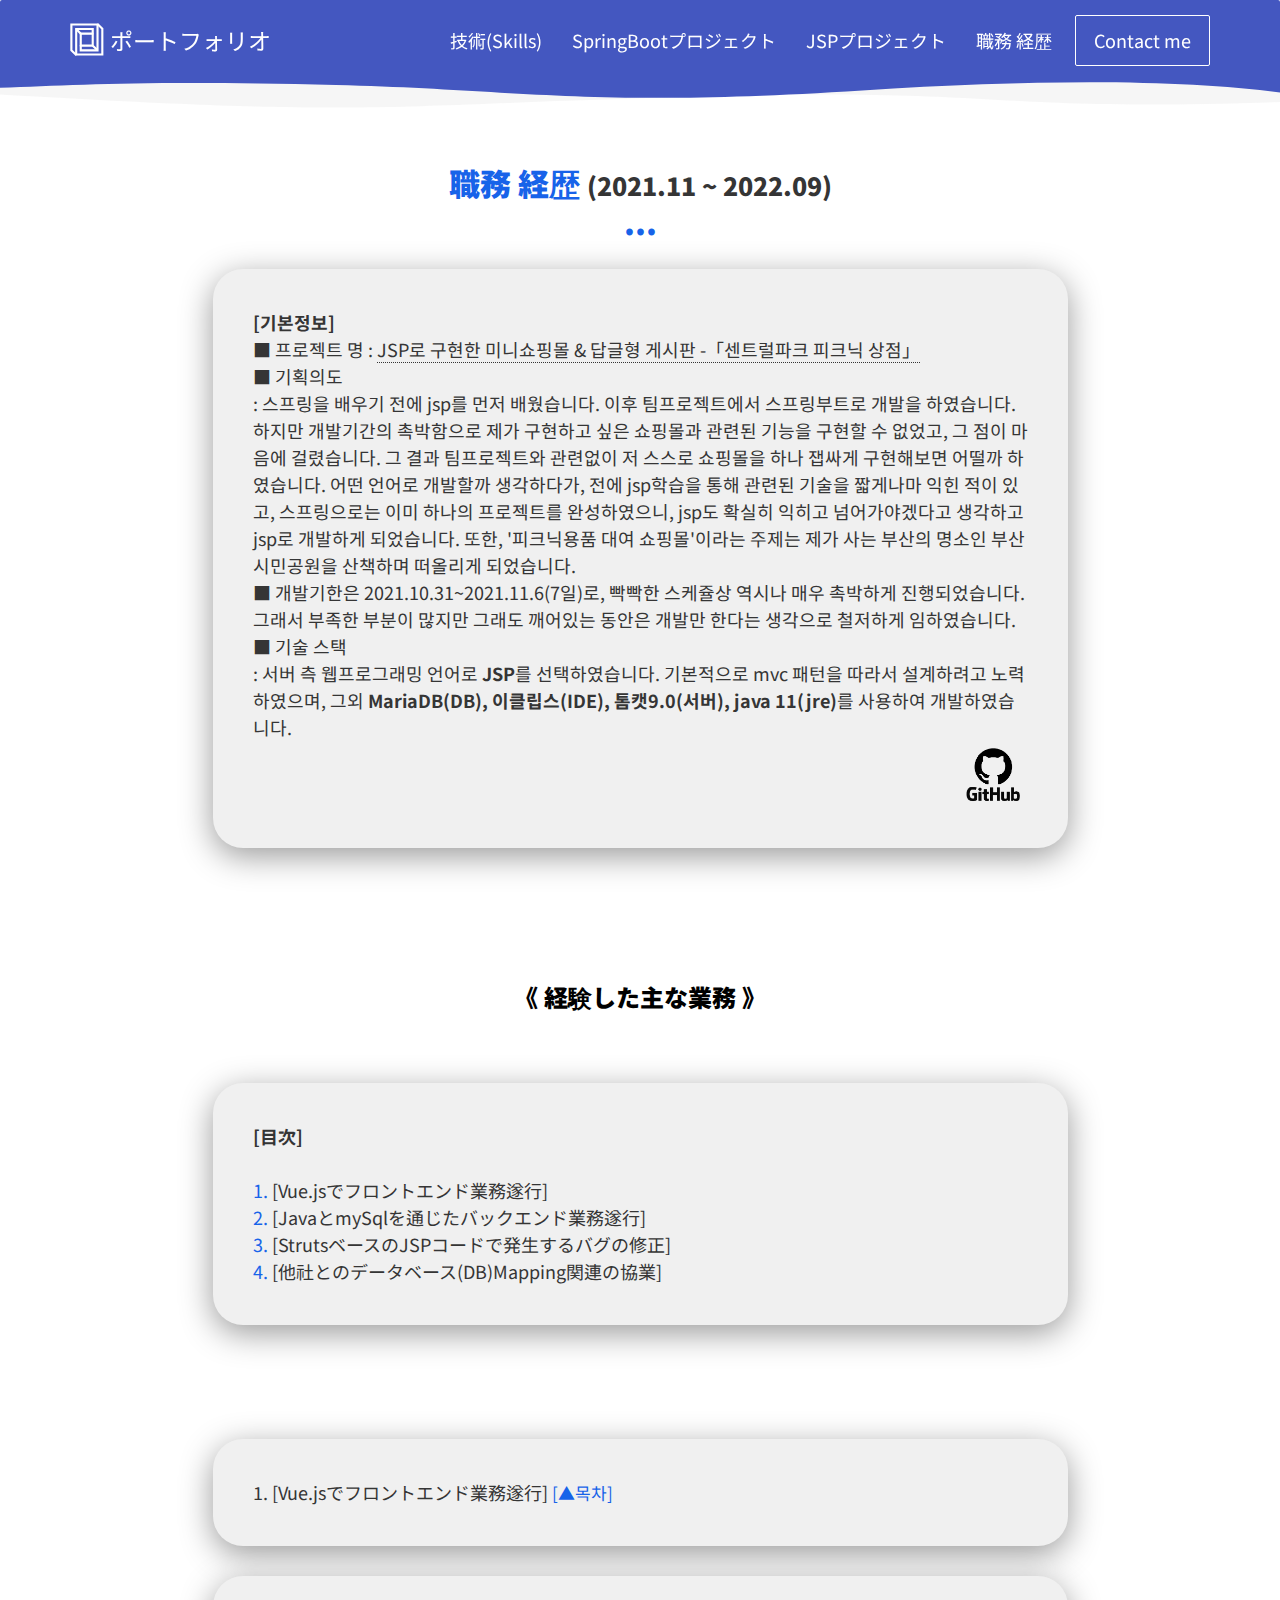
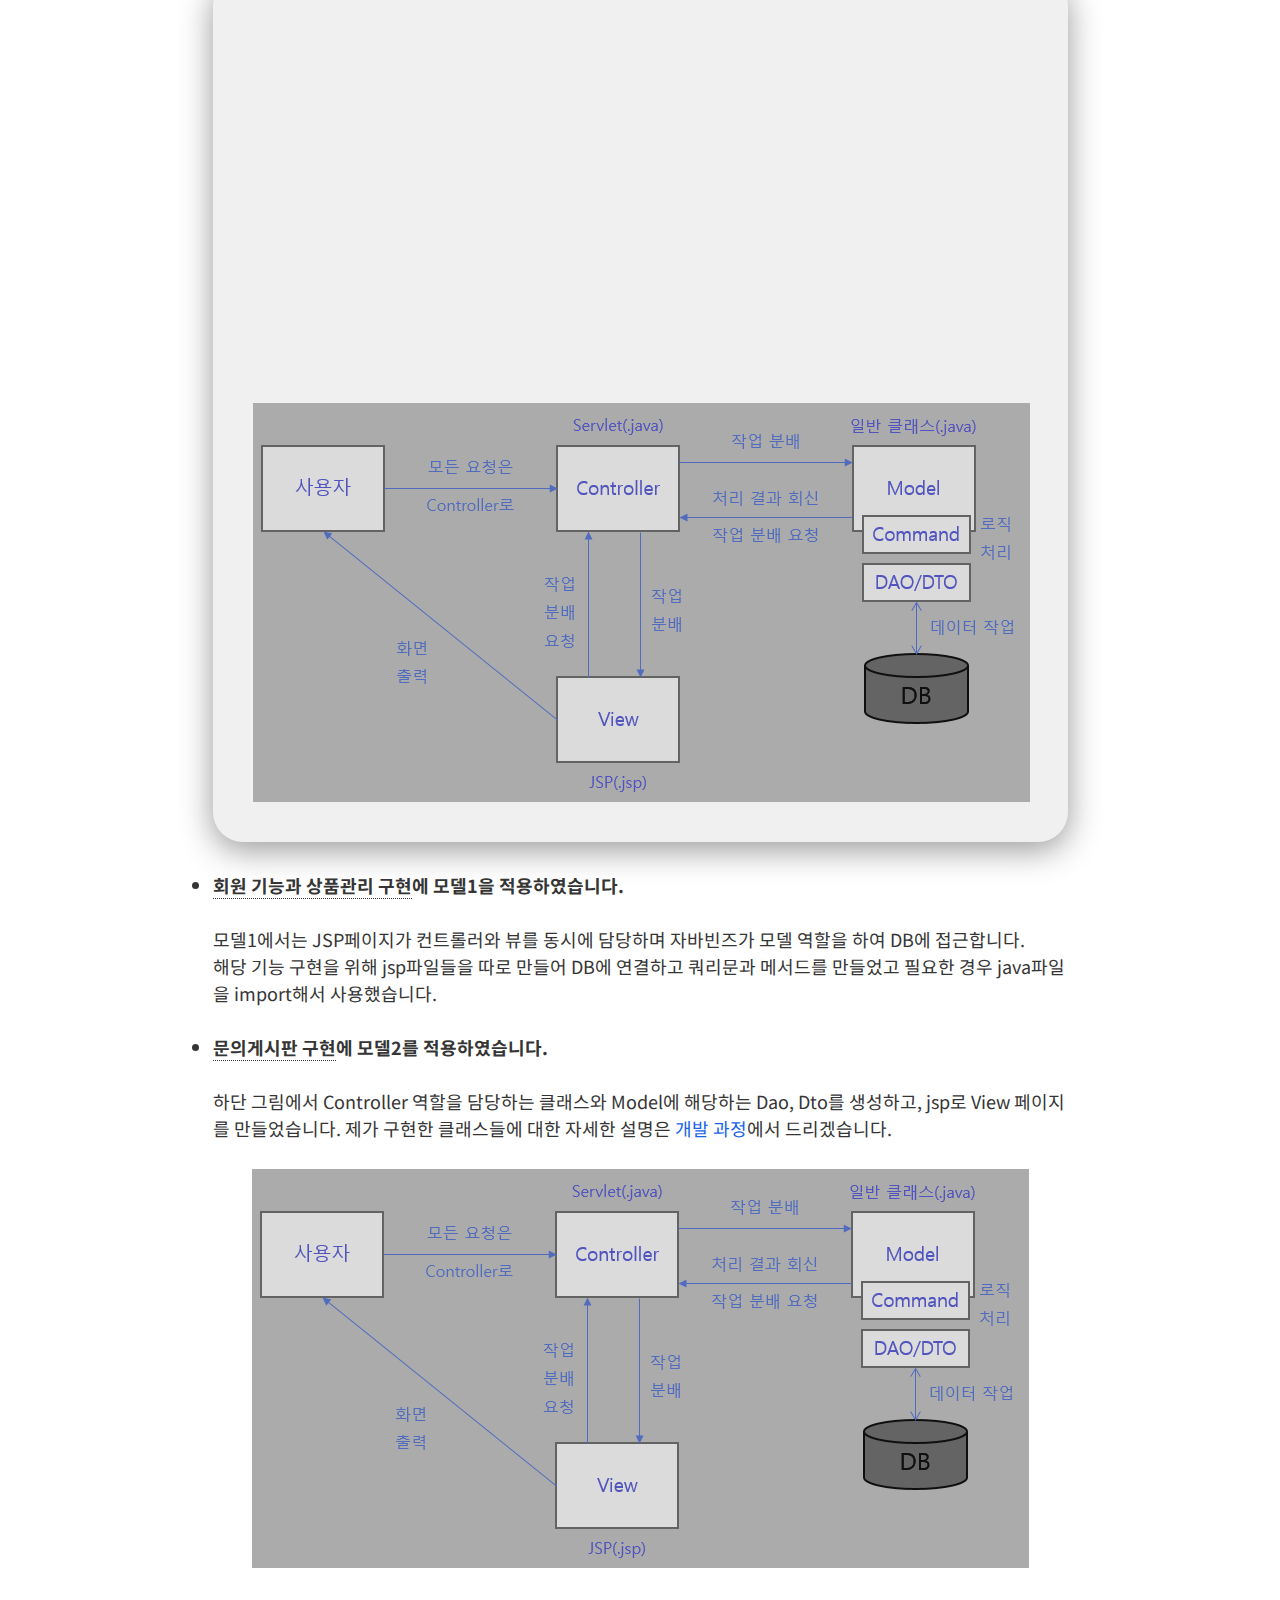
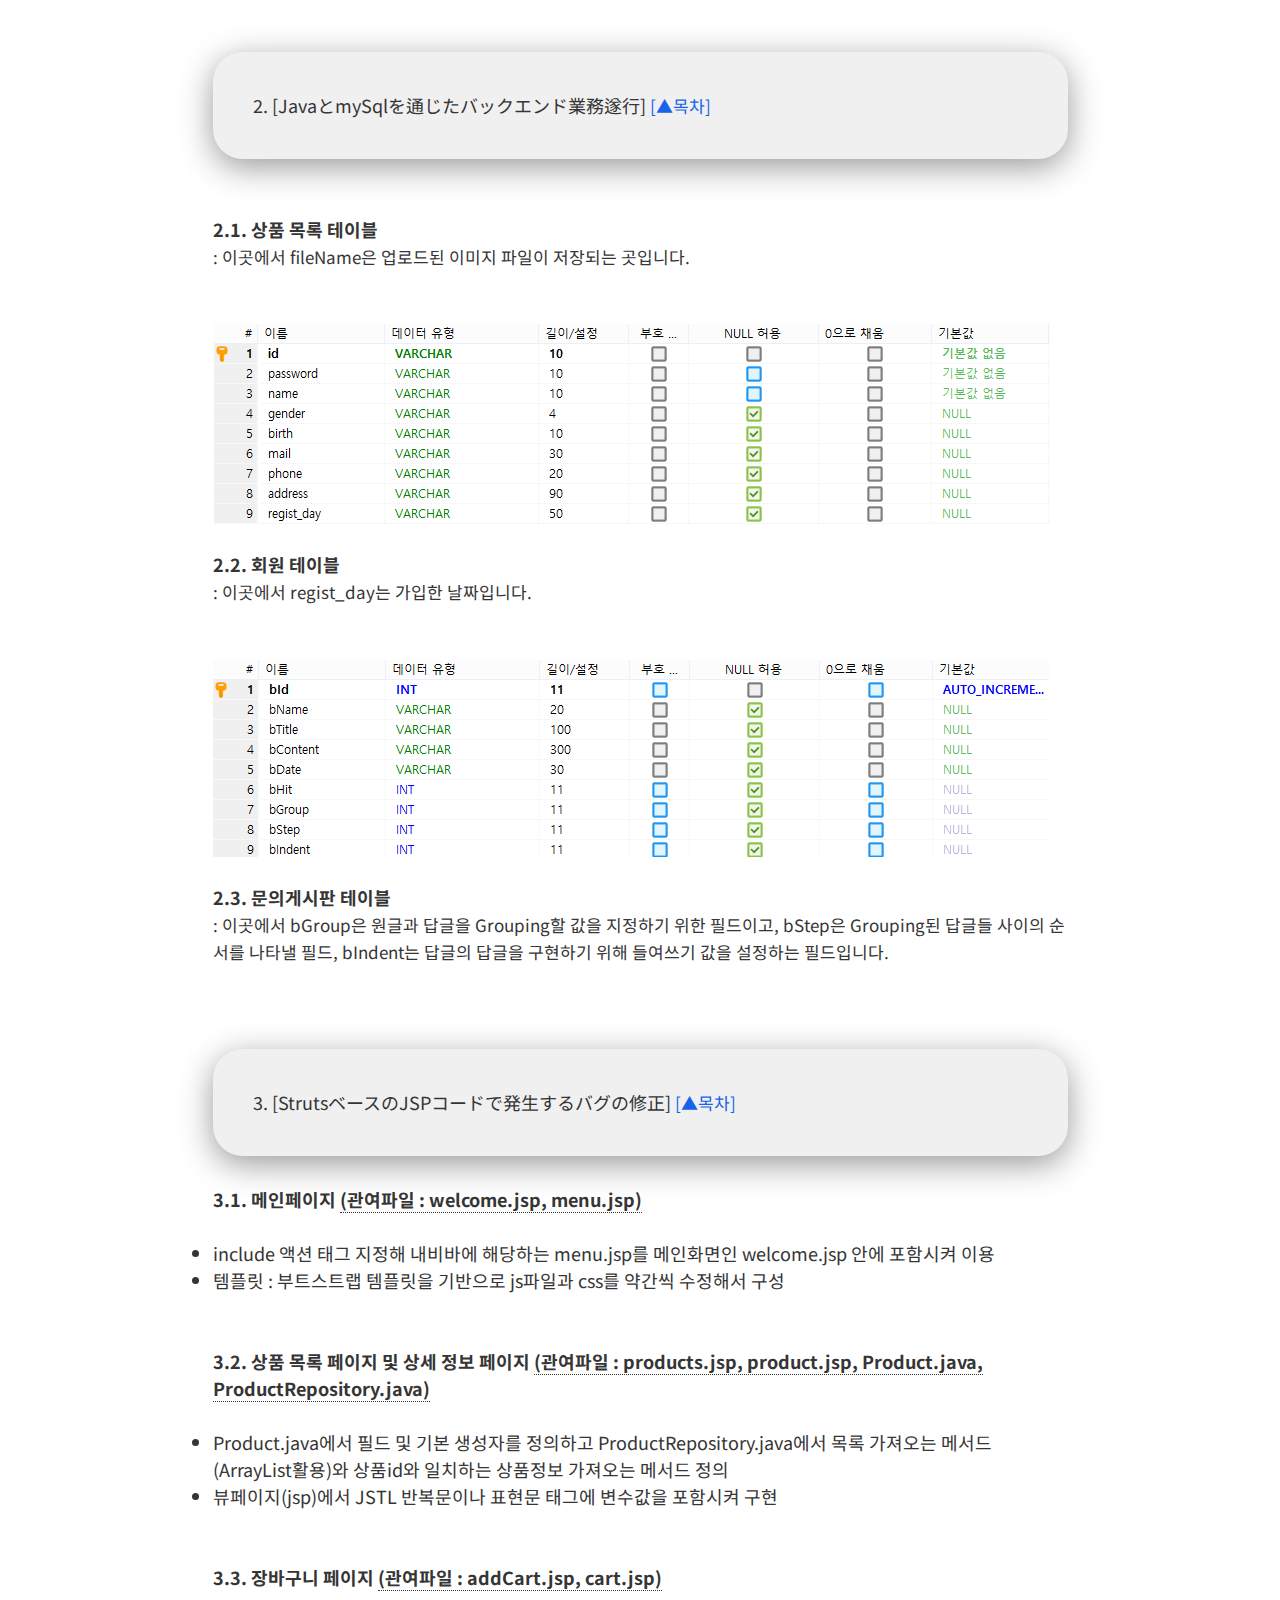
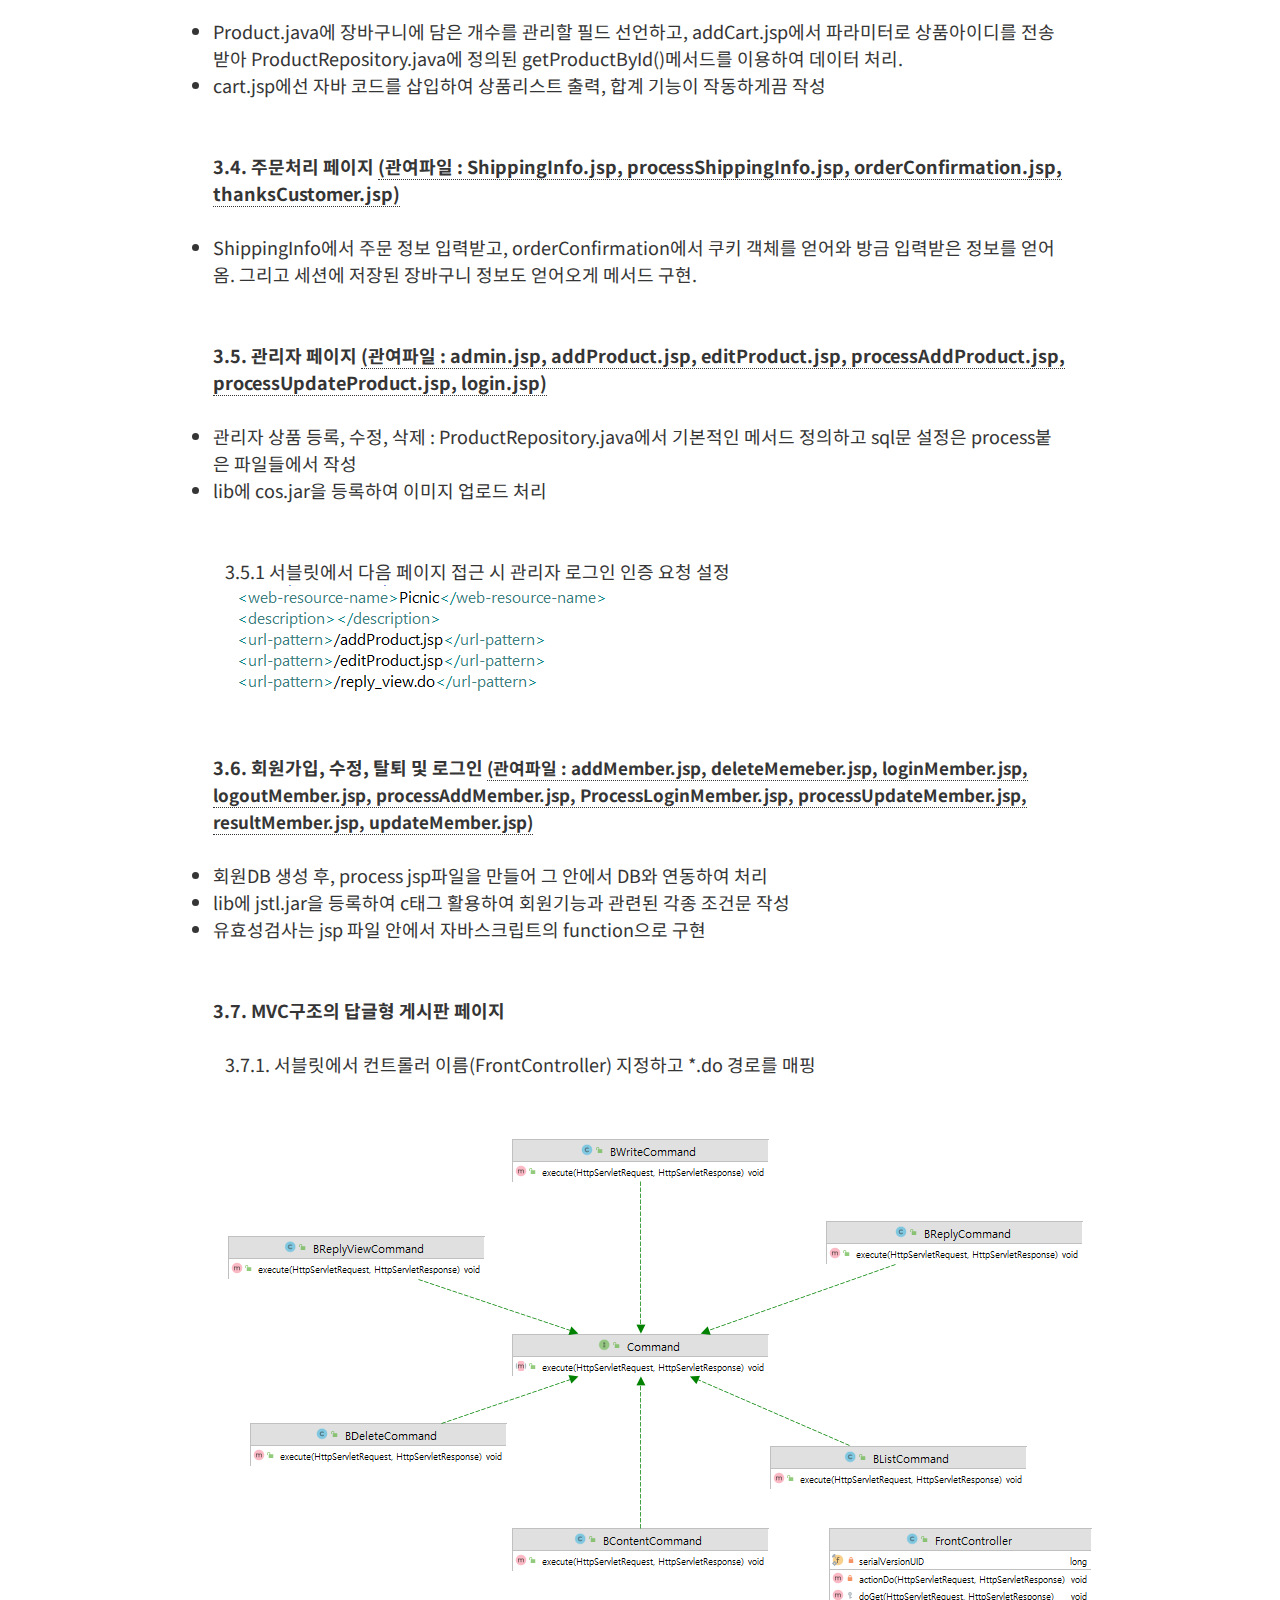
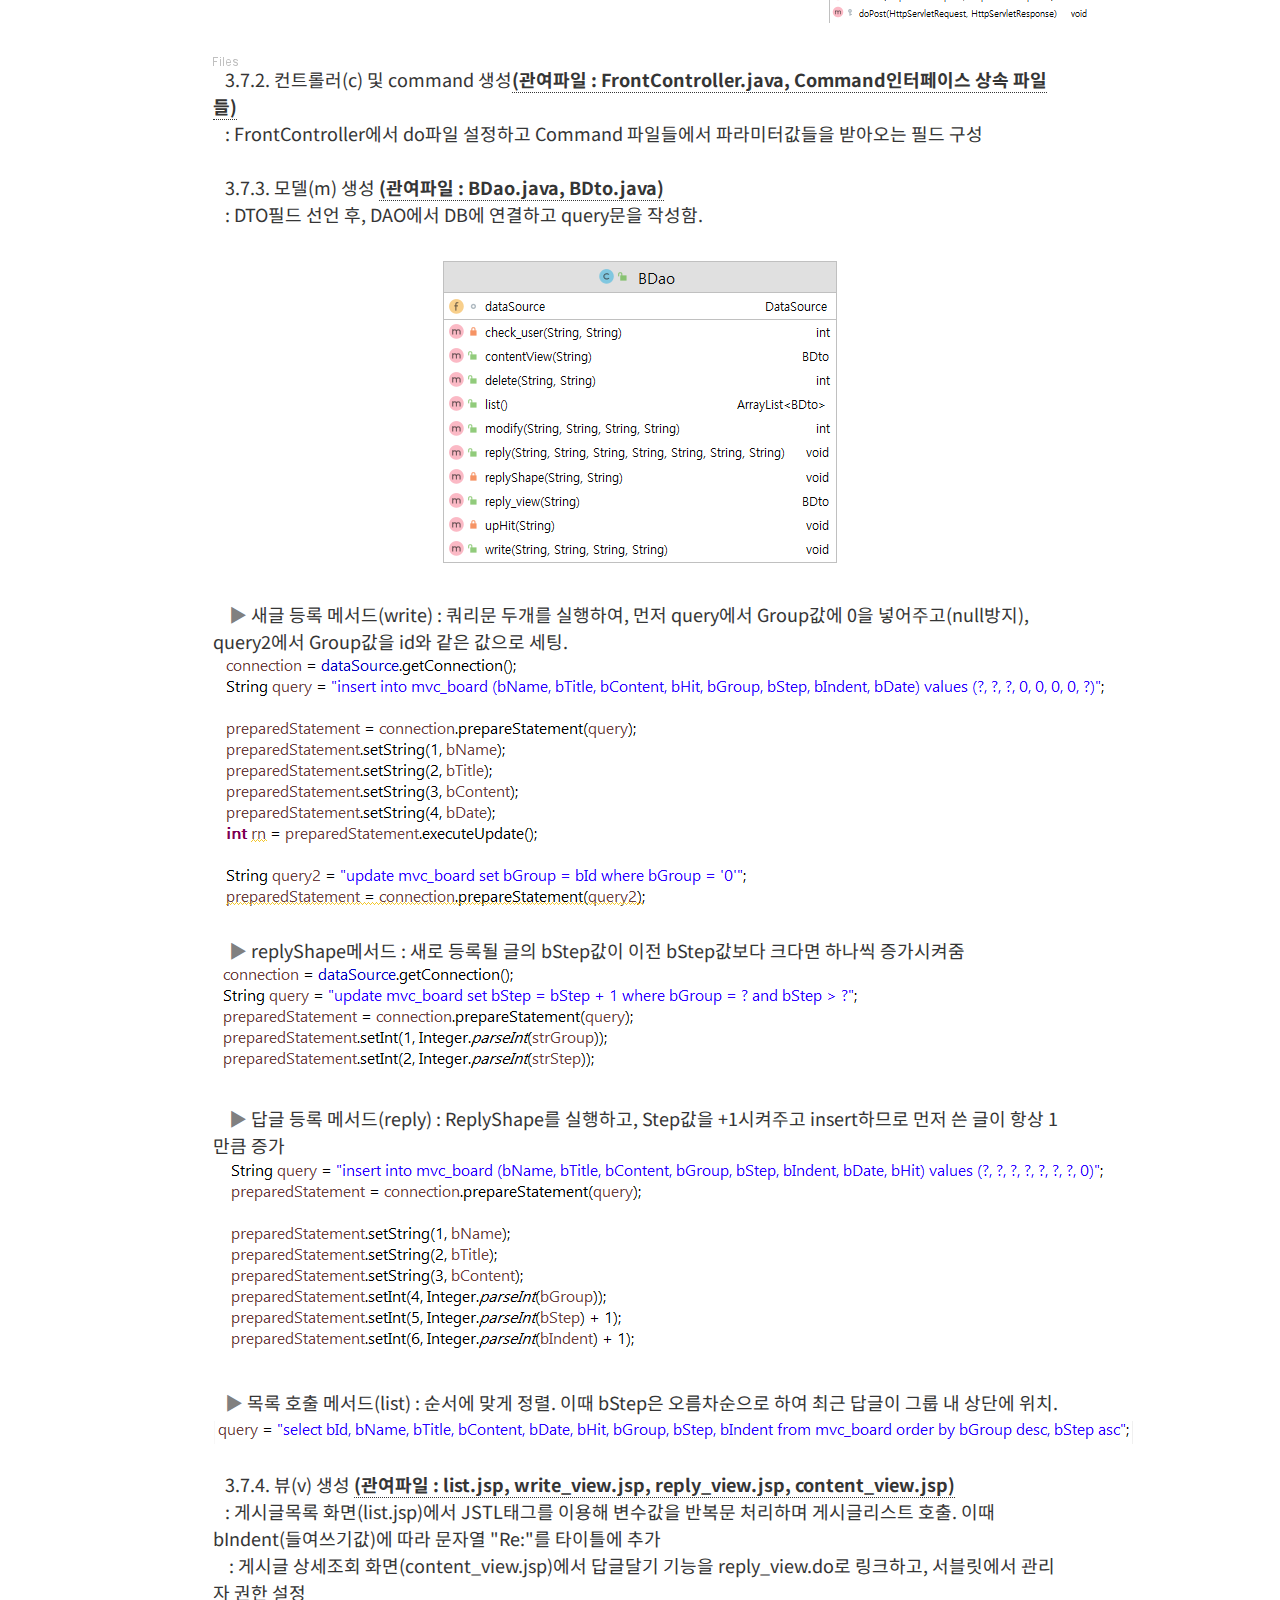
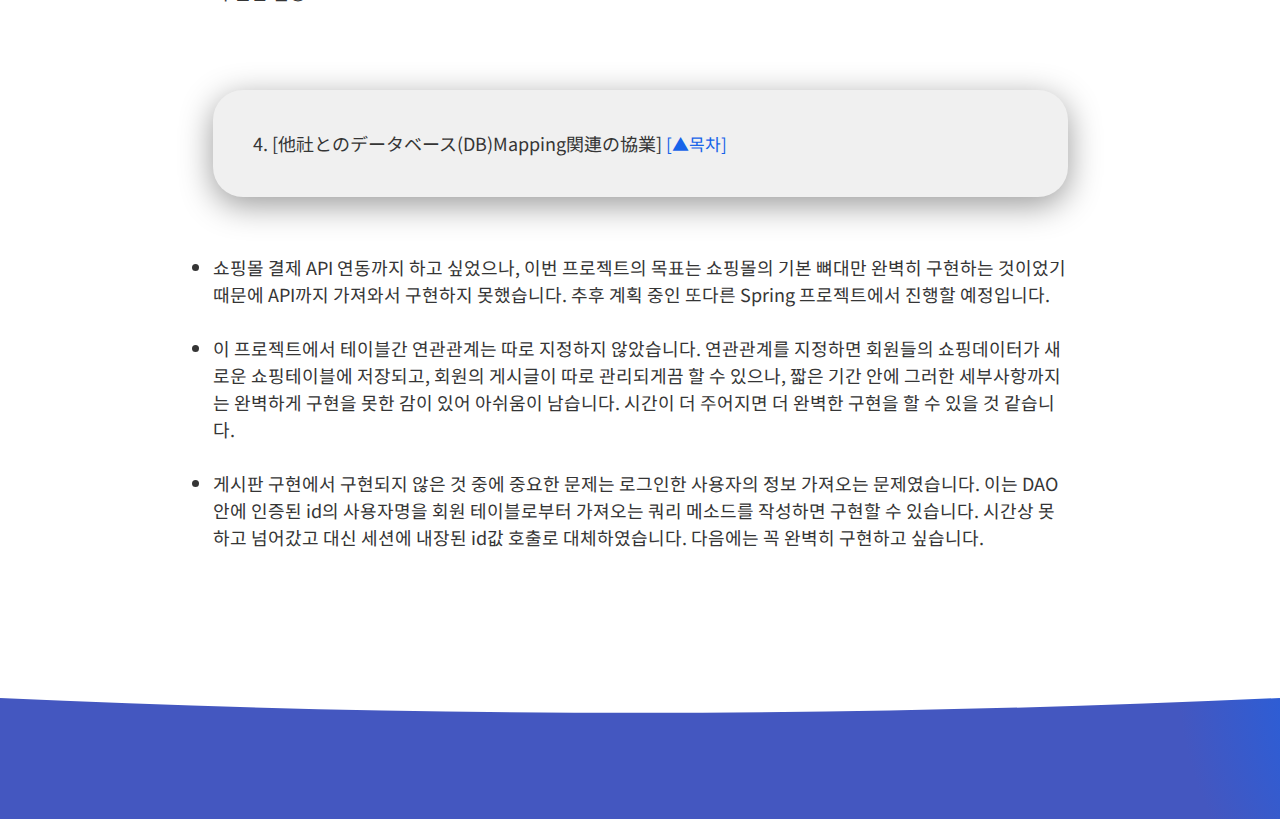
==== career.html @ 06908268 "Update career.html" ====
<!DOCTYPE html>
<html lang="en">

<head>
  <meta charset="UTF-8">
  <meta content="IE=edge" http-equiv="X-UA-Compatible">
  <meta content="width=device-width,initial-scale=1" name="viewport">
  <meta content="description" name="description">
  <meta name="google" content="notranslate" />
  <meta content="Mashup templates have been developped by Orson.io team" name="author">

  <!-- Disable tap highlight on IE -->
  <meta name="msapplication-tap-highlight" content="no">
  
  
  <link rel="apple-touch-icon" sizes="180x180" href="./assets/apple-icon-180x180.png">
  <link href="./assets/favicon.ico" rel="icon">

  <link href="" rel="stylesheet">
  <link rel="preconnect" href="https://fonts.googleapis.com">
  <link rel="preconnect" href="https://fonts.gstatic.com" crossorigin>
  <link href="https://fonts.googleapis.com/css2?family=Noto+Sans+KR&display=swap" rel="stylesheet">

  <title>ポートフォリオ</title>

  <link href="./main.550dcf66.css" rel="stylesheet"></head><style>*{
    font-family: 'Noto Sans KR', sans-serif;
    color:#353535;
    
  line-height: 150%;
  } 
   
  
  .video {
    width: 100%;
    max-width: 900px;
    margin: 30px auto;
    border-radius: 30px;
    background-color: #f0f0f0;
    padding: 40px;
    box-sizing: border-box;
    box-shadow: 0px 8px 33px #999;
  }
  
  .video-container {
    position: relative;
    width: 100%;
    height: auto;
    padding-top: 50%;
  }
  
  iframe {
    z-index: 1;
    top: 0;
    left: 0;
    position: absolute;
    width: 100%;
    height: 100%;
  }
  
  .ddd{
     width: 70%; /* 정렬하려는 요소의 넓이를 반드시 지정 */ margin: 0 auto; 
     text-align: left; 
  
  }
  
  
  .ddd1{
     width: 75%; /* 정렬하려는 요소의 넓이를 반드시 지정 */ margin: 0 auto; 
     text-align: left; 
  
  } 

@media screen and (max-width: 1011px) { 
#data{width:100%;} 

.g{width:100%;}
.ddd1{
     width: 100%; /* 정렬하려는 요소의 넓이를 반드시 지정 */ margin: 0 auto; 
     text-align: left; 
  
  }

  .ddd{
     width: 100%; /* 정렬하려는 요소의 넓이를 반드시 지정 */ margin: 0 auto; 
     text-align: left; 
  
  }


}
 
  </style>
  <body>
      <header>
          <nav class="navbar navbar-default active">
            <div class="container">
              <div class="navbar-header">
                <button type="button" class="navbar-toggle collapsed" data-toggle="collapse" data-target="#navbar-collapse" aria-expanded="false">
                  <span class="sr-only">Toggle navigation</span>
                  <span class="icon-bar"></span>
                  <span class="icon-bar"></span>
                  <span class="icon-bar"></span>
                </button>
                <a class="navbar-brand" href="./index.html" title="">
                  <img src="./assets/images/mashup-icon.svg" class="navbar-logo-img" alt="">
                  ポートフォリオ
                </a>
              </div>
        
              <div class="collapse navbar-collapse" id="navbar-collapse">
                <ul class="nav navbar-nav navbar-right"> 
                  
                <li><a href="./skills.html" title="">技術(Skills)</a></li> 
                
                <li><a href="./projectSpring.html" title="">SpringBootプロジェクト</a></li>
            
                <li><a href="./projectJSP.html" title="">JSPプロジェクト</a></li>
                
                 <li><a href="./career.html">職務 経歴&nbsp;&nbsp;</a></li> 
        
                  <li>
                    <p>
                      <a href="./index.html#contact" class="btn btn-default navbar-btn" title="">Contact me</a>
                    </p>
                  </li>
        
                </ul>
              </div> 
            </div>
          </nav>
        </header>
        
         
        <div class="section-container" id="d">
          <div class="container text-center">
            <div class="row section-container-spacer">
              <div class="col-xs-12 col-md-12" style="font-family: 'Noto Sans KR', sans-serif;">
                <br><br><br>
                <h2>職務 経歴 <span style="font-size: 25px;">(2021.11 ~ 2022.09)</span></h2>
             <div class="ddd1">   <div class="video">
                 <b> [기본정보]<br></b>
                 ■ 프로젝트 명 : <span style=" border-bottom: 1px dotted #353535;">JSP로 구현한 미니쇼핑몰 & 답글형 게시판 -「센트럴파크 피크닉 상점」 </span><br>
                 ■ 기획의도<br>: 스프링을 배우기 전에 jsp를 먼저 배웠습니다. 이후 팀프로젝트에서 스프링부트로 개발을 하였습니다. 하지만 개발기간의 촉박함으로 제가 구현하고 싶은 쇼핑몰과 관련된 기능을 구현할 수 없었고, 그 점이 마음에 걸렸습니다. 그 결과 팀프로젝트와 관련없이 저 스스로 쇼핑몰을 하나 잽싸게 구현해보면 어떨까 하였습니다. 어떤 언어로 개발할까 생각하다가, 전에 jsp학습을 통해 관련된 기술을 짧게나마 익힌 적이 있고, 스프링으로는 이미 하나의 프로젝트를 완성하였으니, jsp도 확실히 익히고 넘어가야겠다고 생각하고 jsp로 개발하게 되었습니다. 또한, '피크닉용품 대여 쇼핑몰'이라는 주제는 제가 사는 부산의 명소인 부산시민공원을 산책하며 떠올리게 되었습니다.  <br> 
  ■ 개발기한은 2021.10.31~2021.11.6(7일)로, 빡빡한 스케쥴상 역시나 매우 촉박하게 진행되었습니다. 그래서 부족한 부분이 많지만 그래도 깨어있는 동안은 개발만 한다는 생각으로 철저하게 임하였습니다.<br>
  ■ 기술 스택 <br>
  : 서버 측 웹프로그래밍 언어로 <b>JSP</b>를 선택하였습니다. 기본적으로 mvc 패턴을 따라서 설계하려고 노력하였으며, 그외 <b>MariaDB(DB), 이클립스(IDE), 톰캣9.0(서버), java 11(jre)</b>를 사용하여 개발하였습니다.
   <br>
   <a href="https://github.com/KGWon/Picnic_mall.git"  target="_blank" ><img src ="./assets/images/output/10.png" style="width:70px; display:block; margin : 0 0 0 auto ;"></a>

  </div></div>
              <div id="aa">
  <br>
          <br><br>    
                <!--<h3>1) 経験した主な業務<span style="font-size: 18px;"></span></h3><br>
  <div class="video">
      <div class="video-container">
        <iframe width="100%" height="100%" src="https://www.youtube.com/embed/Kf-r8ZPbB6E" frameborder="0" allow="accelerometer; autoplay; encrypted-media; gyroscope; picture-in-picture" allowfullscreen></iframe>
      </div> 
  </div> 
 

  <div class="ddd"><br>
  <b>[상품 주문 및 관리자 상품 관리(CRUD) 기능 구현]</b><br>
  <br>
  ■ 메인페이지에서 상품 목록 페이지로 이동 <br>
  ■ 상품 목록 페이지 : 상품 데이터 불러오기<br>
  ■ 상품 상세정보 조회 페이지 : 상품 장바구니 추가<br>
  ■ 장바구니에서 결제 영수증으로 이어지게 구현<br>
  ■ 관리자 페이지에서 관리자로 로그인 후 상품 등록, 수정, 삭제 기능<br>
  <br>
  <br></div>
  <div class="video"> 
    <div class="video-container">
      <iframe width="100%" height="100%" src="https://www.youtube.com/embed/4EKLRb3iBXA" frameborder="0" allow="accelerometer; autoplay; encrypted-media; gyroscope; picture-in-picture" allowfullscreen></iframe>
    </div> 
  </div>  
  <div class="ddd"><br>
  <b>[답글형 게시판 및 회원 기능 구현]</b><br>
  <br>
  ■ 게시판 새글 등록 기능 구현<br>
  ■ 회원가입 구현 및 회원가입 후 세션ID값을 작성자명으로 자동 등록 <br>
  ■ 답글은 관리자만 권한 부여, 답글 작성시 관리자로 로그인<br>
  ■ 게시판 답글 작성 구현<br>
  ■ 로그인한 회원에게만 '마이페이지' 메뉴 노출<br>
  ■ 마이페이지에서 회원정보 수정과 삭제 가능<br>
   
  
  </div> 
  <div id="tt">
  <br><br><br>
  <h3>2) 活かせる経験、知識、技術<span style="font-size: 18px;"></span></h3>-->
                
                
                <h3>《 経験した主な業務 》<span style="font-size: 18px;"></span></h3>
                
  <div id="list">
    
    <br>
  <div class="ddd1">   <div class="video">
    <b> [目次] </b>
  <br><br>
    <a href="#list1">1.</a> [Vue.jsでフロントエンド業務遂行]<br>
    <a href="#list2">2.</a> [JavaとmySqlを通じたバックエンド業務遂行]<br>
    <a href="#list3">3.</a> [StrutsベースのJSPコードで発生するバグの修正]<br>
    <a href="#list4">4.</a> [他社とのデータベース(DB)Mapping関連の協業]
  
  </div></div> </div>
  <div id = "list1">  
    <br><br>
  <div class="ddd1" >
    <div class="video">
      1. [Vue.jsでフロントエンド業務遂行] <span style="font-size:17px;"><a href="#list">[▲목차]</a></span>
  </div> 
  <div class="video">
      <div class="video-container">
        <img src="./assets/images/output/d001.png">

    </div> 
  </div> 
 <li><b><span style=" border-bottom: 1px dotted #353535;">회원 기능과 상품관리 구현</span>에 모델1을 적용하였습니다.</b></li> <br>
모델1에서는 JSP페이지가 컨트롤러와 뷰를 동시에 담당하며 자바빈즈가 모델 역할을 하여 DB에 접근합니다.<br>해당 기능 구현을 위해 jsp파일들을 따로 만들어 DB에 연결하고 쿼리문과 메서드를 만들었고 필요한 경우 java파일을 import해서 사용했습니다. <br>
  <br>
<li><b><span style=" border-bottom: 1px dotted #353535;">문의게시판 구현</span>에 모델2를 적용하였습니다.</b></li><br>
하단 그림에서 Controller 역할을 담당하는 클래스와 Model에 해당하는 Dao, Dto를 생성하고, jsp로 View 페이지를 만들었습니다. 제가 구현한 클래스들에 대한 자세한 설명은 <a href="#list3">개발 과정</a>에서 드리겠습니다.
 <br>  <br>

</div> 
 <img  class="g" src="./assets/images/output/d001.png" >
</div>
  <div id = "list2">
    
    <br><br>
  <div class="ddd1">   
    <div class="video">
  2. [JavaとmySqlを通じたバックエンド業務遂行] <span style="font-size:17px;"><a href="#list">[▲목차]</a></span></div>

<br> 
<b>2.1. 상품 목록 테이블</b><br>
<span style="font-size: 17px;">: 이곳에서 fileName은 업로드된 이미지 파일이 저장되는 곳입니다.</span>
<br> 
<br> <br>  

<img class="g"  src="./assets/images/pic/member.png" ><br><br>   <b>2.2. 회원 테이블</b><br>
<span style="font-size: 17px;">: 이곳에서 regist_day는 가입한 날짜입니다.</span>
<br><br>  
<br>
<img  class="g" src="./assets/images/pic/mvc_board.png" ><br> <br>   <b>2.3. 문의게시판 테이블</b> <br>
<span style="font-size: 17px;">: 이곳에서 bGroup은 원글과 답글을 Grouping할 값을 지정하기 위한 필드이고, bStep은 Grouping된 답글들 사이의 순서를 나타낼 필드, bIndent는 답글의 답글을 구현하기 위해 들여쓰기 값을 설정하는 필드입니다.</span>


</div></div>
  <div id = "list3">
    <br><br> <div class="ddd1">   <div class="video">

    3. [StrutsベースのJSPコードで発生するバグの修正] <span style="font-size:17px;"><a href="#list">[▲목차]</a></span></div>
  
  <b>3.1. 메인페이지  <span style=" border-bottom: 1px dotted #353535;">(관여파일 : welcome.jsp, menu.jsp)</span><br></b><br>
<li>include 액션 태그 지정해 내비바에 해당하는 menu.jsp를 메인화면인 welcome.jsp 안에 포함시켜 이용</li>
<li>템플릿 : 부트스트랩 템플릿을 기반으로 js파일과 css를 약간씩 수정해서 구성</li><br>
  <br>
 <b> 3.2. 상품 목록 페이지 및 상세 정보 페이지  <span style=" border-bottom: 1px dotted #353535;">(관여파일 : products.jsp, product.jsp, Product.java, ProductRepository.java)</span><br><br></b>
 <li>Product.java에서 필드 및 기본 생성자를 정의하고 ProductRepository.java에서 목록 가져오는 메서드(ArrayList활용)와 상품id와 일치하는 상품정보 가져오는 메서드 정의</li>
  <li>뷰페이지(jsp)에서 JSTL 반복문이나 표현문 태그에 변수값을 포함시켜 구현</li><br>
  <br>
  <b>3.3. 장바구니 페이지  <span style=" border-bottom: 1px dotted #353535;">(관여파일 : addCart.jsp, cart.jsp)</b></span><br><br>
  <li>Product.java에 장바구니에 담은 개수를 관리할 필드 선언하고, addCart.jsp에서 파라미터로 상품아이디를 전송받아 ProductRepository.java에 정의된 getProductById()메서드를 이용하여 데이터 처리.</li>
  <li>cart.jsp에선 자바 코드를 삽입하여 상품리스트 출력, 합계 기능이 작동하게끔 작성</li>
  <br><br>
 <b>3.4. 주문처리 페이지  <span style=" border-bottom: 1px dotted #353535;">(관여파일 : ShippingInfo.jsp, processShippingInfo.jsp, orderConfirmation.jsp, thanksCustomer.jsp)</b></span> <br><br>
 <li>ShippingInfo에서 주문 정보 입력받고, orderConfirmation에서 쿠키 객체를 얻어와 방금 입력받은 정보를 얻어옴. 그리고 세션에 저장된 장바구니 정보도 얻어오게 메서드 구현.</li>
  <br><br> 
  <b>3.5. 관리자 페이지  <span style=" border-bottom: 1px dotted #353535;">(관여파일 : admin.jsp, addProduct.jsp, editProduct.jsp, processAddProduct.jsp, processUpdateProduct.jsp, login.jsp)</span><br></b><br> 
  <li>관리자 상품 등록, 수정, 삭제 : ProductRepository.java에서 기본적인 메서드 정의하고 sql문 설정은 process붙은 파일들에서 작성</li> 
  <li>lib에 cos.jar을 등록하여 이미지 업로드 처리</li><br>
  <br>&nbsp;&nbsp;&nbsp;3.5.1 서블릿에서 다음 페이지 접근 시 관리자 로그인 인증 요청 설정<br>  
  <img class="g"  src="./assets/images/pic/serv-auth.png" ><br><br>  
 <br>
 <b> 3.6. 회원가입, 수정, 탈퇴 및 로그인  <span style=" border-bottom: 1px dotted #353535;"><span style="font-size: 17px;">(관여파일 : addMember.jsp, deleteMemeber.jsp, loginMember.jsp, logoutMember.jsp, processAddMember.jsp, ProcessLoginMember.jsp, processUpdateMember.jsp, resultMember.jsp, updateMember.jsp)</span></b></span><br><br>
  <li>회원DB 생성 후, process jsp파일을 만들어 그 안에서 DB와 연동하여 처리</li>  
  <li> lib에 jstl.jar을 등록하여 c태그 활용하여 회원기능과 관련된 각종 조건문 작성</li> 
 <li>유효성검사는 jsp 파일 안에서 자바스크립트의 function으로 구현 </li>
  <br> 
  <b><br>3.7. MVC구조의 답글형 게시판 페이지 </b><br>
  <br>&nbsp;&nbsp;&nbsp;3.7.1. 서블릿에서 컨트롤러 이름(FrontController) 지정하고 *.do 경로를 매핑<br><br><br>  
  <img class="g"  src="./assets/images/picpic/command.png" >
  <br>&nbsp;&nbsp;&nbsp;3.7.2. 컨트롤러(c) 및 command 생성<b><span style=" border-bottom: 1px dotted #353535;">(관여파일 : FrontController.java, Command인터페이스 상속 파일들)</b></span> <br>
  &nbsp;&nbsp;&nbsp;: FrontController에서 do파일 설정하고 Command 파일들에서 파라미터값들을 받아오는 필드 구성<br>
  <br>&nbsp;&nbsp;&nbsp;3.7.3. 모델(m) 생성  <b><span style=" border-bottom: 1px dotted #353535;">(관여파일 : BDao.java, BDto.java)</b></span><br>

  &nbsp;&nbsp;&nbsp;: DTO필드 선언 후, DAO에서 DB에 연결하고 query문을 작성함.<br> <br> <img class="g"  src="./assets/images/picpic/Bdao.png" style=" display:block; margin:0 auto;" ><br>
  &nbsp;&nbsp;&nbsp; <span style="color:gray;">▶</span> 새글 등록 메서드(write) : 쿼리문 두개를 실행하여, 먼저 query에서 Group값에 0을 넣어주고(null방지), query2에서 Group값을 id와 같은 값으로 세팅.<br>  
  <img class="g"  src="./assets/images/pic/111.png" ><br><br>  
  &nbsp;&nbsp;&nbsp; <span style="color:gray;">▶</span> replyShape메서드 : 새로 등록될 글의 bStep값이 이전 bStep값보다 크다면 하나씩 증가시켜줌<br>  
  <img  class="g" src="./assets/images/pic/replyShape.png" ><br><br>  
  &nbsp;&nbsp;&nbsp; <span style="color:gray;">▶</span> 답글 등록 메서드(reply) :  ReplyShape를 실행하고, Step값을 +1시켜주고 insert하므로 먼저 쓴 글이 항상 1만큼 증가<br>  
  <img class="g"  src="./assets/images/pic/reply.png" ><br><br>  
  &nbsp;&nbsp;&nbsp;<span style="color:gray;">▶</span> 목록 호출 메서드(list) : 순서에 맞게 정렬. 이때 bStep은 오름차순으로 하여 최근 답글이 그룹 내 상단에 위치.<br>
<img class="g"  src="./assets/images/pic/query.png" ><br>

 <br>&nbsp;&nbsp;&nbsp;3.7.4. 뷰(v) 생성<b>
   <span style=" border-bottom: 1px dotted #353535;">(관여파일 : list.jsp, write_view.jsp, reply_view.jsp, content_view.jsp)</b><br>  </span> 
 &nbsp;&nbsp;&nbsp;: 게시글목록 화면(list.jsp)에서 JSTL태그를 이용해 변수값을 반복문 처리하며 게시글리스트 호출. 이때 bIndent(들여쓰기값)에 따라 문자열 "Re:"를 타이틀에 추가<br>  
 &nbsp;&nbsp;&nbsp; : 게시글 상세조회 화면(content_view.jsp)에서 답글달기 기능을 reply_view.do로 링크하고, 서블릿에서 관리자 권한 설정 


</div></div> 
  <div id = "list4">
    <br><br> <div class="ddd1">   <div class="video">
    4. [他社とのデータベース(DB)Mapping関連の協業] <span style="font-size:17px;"><a href="#list">[▲목차]</a></span></div><br>
    <li>쇼핑몰 결제 API 연동까지 하고 싶었으나, 이번 프로젝트의 목표는 쇼핑몰의 기본 뼈대만 완벽히 구현하는 것이었기 때문에 API까지 가져와서 구현하지 못했습니다. 추후 계획 중인 또다른 Spring 프로젝트에서 진행할 예정입니다. 

    </li> <br>
    
<li> 이 프로젝트에서 테이블간 연관관계는 따로 지정하지 않았습니다. 연관관계를 지정하면 회원들의 쇼핑데이터가 새로운 쇼핑테이블에 저장되고, 회원의 게시글이 따로 관리되게끔 할 수 있으나, 짧은 기간 안에 그러한 세부사항까지는 완벽하게 구현을 못한 감이 있어 아쉬움이 남습니다. 시간이 더 주어지면 더 완벽한 구현을 할 수 있을 것 같습니다. </li> <br>

  <li> 게시판 구현에서 구현되지 않은 것 중에 중요한 문제는 로그인한 사용자의 정보 가져오는 문제였습니다.
이는 DAO 안에 인증된 id의 사용자명을 회원 테이블로부터 가져오는 쿼리 메소드를 작성하면 구현할 수 있습니다. 시간상 못하고 넘어갔고 대신 세션에 내장된 id값 호출로 대체하였습니다. 다음에는 꼭 완벽히 구현하고 싶습니다.</li><br> 
  </div></div>
  <div class="ddd">
  
  </div></div>
                </div>  
            </div>
            
          </div> </div></div>
        
  <script>
    document.addEventListener("DOMContentLoaded", function (event) {
      navActivePage();
      scrollRevelation('.reveal');
    });
  </script>
  
  <!-- Google Analytics: change UA-XXXXX-X to be your site's ID 
  
  <script>
    (function (i, s, o, g, r, a, m) {
      i['GoogleAnalyticsObject'] = r; i[r] = i[r] || function () {
        (i[r].q = i[r].q || []).push(arguments)
      }, i[r].l = 1 * new Date(); a = s.createElement(o),
        m = s.getElementsByTagName(o)[0]; a.async = 1; a.src = g; m.parentNode.insertBefore(a, m)
    })(window, document, 'script', '//www.google-analytics.com/analytics.js', 'ga');
    ga('create', 'UA-XXXXX-X', 'auto');
    ga('send', 'pageview');
  </script>
  
  --> <script type="text/javascript" src="./main.0cf8b554.js"></script></body>
  
  <footer class="footer-container white-text-container">
    <div class="container">
      <div class="row">
  
       
        <div class="col-xs-12">
        <!-- <h3>Mountain</h3>
  
          <div class="row">
            <div class="col-xs-12 col-sm-7">
              <p><small>Website created with <a href="http://www.mashup-template.com/" title="Create website with free html template">Mashup Template</a>/<a href="https://www.unsplash.com/" title="Beautiful Free Images">Unsplash</a></small>
              </p>
            </div>
            <div class="col-xs-12 col-sm-5">
              <p class="text-right">
                <a href="https://facebook.com/" class="social-round-icon white-round-icon fa-icon" title="">
                  <i class="fa fa-facebook" aria-hidden="true"></i>
                </a>
                <a href="https://twitter.com/" class="social-round-icon white-round-icon fa-icon" title="">
                  <i class="fa fa-twitter" aria-hidden="true"></i>
                </a>
                <a href="https://www.linkedin.com/" class="social-round-icon white-round-icon fa-icon" title="">
                  <i class="fa fa-linkedin" aria-hidden="true"></i>
                </a>
              </p>
            </div>
          </div>--> 
          
          
        </div>
      </div>
    </div>
  </footer>
  
  </body></html>
---- main.550dcf66.css ----
@import url(https://fonts.googleapis.com/css?family=Hind+Siliguri:300,600|Martel:400,900);@import url(https://maxcdn.bootstrapcdn.com/font-awesome/4.7.0/css/font-awesome.min.css);/*!
 * Bootstrap v3.3.7 (http://getbootstrap.com)
 * Copyright 2011-2016 Twitter, Inc.
 * Licensed under MIT (https://github.com/twbs/bootstrap/blob/master/LICENSE)
 */
/*! normalize.css v3.0.3 | MIT License | github.com/necolas/normalize.css */html{-ms-text-size-adjust:100%;-webkit-text-size-adjust:100%}body{margin:0}article,aside,details,figcaption,figure,footer,header,hgroup,main,menu,nav,section,summary{display:block}audio,canvas,progress,video{display:inline-block;vertical-align:baseline}audio:not([controls]){display:none;height:0}[hidden],template{display:none}a{background-color:transparent}a:active,a:hover{outline:0}abbr[title]{border-bottom:1px dotted}b,strong{font-weight:700}dfn{font-style:italic}h1{font-size:2em;margin:.67em 0}mark{background:#ff0;color:#000}small{font-size:80%}sub,sup{font-size:75%;line-height:0;position:relative;vertical-align:baseline}sup{top:-.5em}sub{bottom:-.25em}img{border:0}svg:not(:root){overflow:hidden}figure{margin:1em 40px}hr{box-sizing:content-box;height:0}pre{overflow:auto}code,kbd,pre,samp{ font-size:1em}button,input,optgroup,select,textarea{color:inherit;font:inherit;margin:0}button{overflow:visible}button,select{text-transform:none}button,html input[type=button],input[type=reset],input[type=submit]{-webkit-appearance:button;cursor:pointer}button[disabled],html input[disabled]{cursor:default}button::-moz-focus-inner,input::-moz-focus-inner{border:0;padding:0}input{line-height:normal}input[type=checkbox],input[type=radio]{box-sizing:border-box;padding:0}input[type=number]::-webkit-inner-spin-button,input[type=number]::-webkit-outer-spin-button{height:auto}input[type=search]{-webkit-appearance:textfield;box-sizing:content-box}input[type=search]::-webkit-search-cancel-button,input[type=search]::-webkit-search-decoration{-webkit-appearance:none}fieldset{border:1px solid silver;margin:0 2px;padding:.35em .625em .75em}textarea{overflow:auto}optgroup{font-weight:700}table{border-collapse:collapse;border-spacing:0}td,th{padding:0}

/*! Source: https://github.com/h5bp/html5-boilerplate/blob/master/src/css/main.css */@media print{*,:after,:before{background:transparent!important;color:#000!important;box-shadow:none!important;text-shadow:none!important}a,a:visited{text-decoration:underline}a[href]:after{content:" (" attr(href) ")"}abbr[title]:after{content:" (" attr(title) ")"}a[href^="#"]:after,a[href^="javascript:"]:after{content:""}blockquote,pre{border:1px solid #999;page-break-inside:avoid}thead{display:table-header-group}img,tr{page-break-inside:avoid}img{max-width:100%!important}h2,h3,p{orphans:3;widows:3}h2,h3{page-break-after:avoid}.navbar{display:none}.btn>.caret,.dropup>.btn>.caret{border-top-color:#000!important}.label{border:1px solid #000}.table{border-collapse:collapse!important}.table td,.table th{background-color:#fff!important}.table-bordered td,.table-bordered th{border:1px solid #ddd!important}}*,:after,:before{-webkit-box-sizing:border-box;-moz-box-sizing:border-box;box-sizing:border-box}html{font-size:10px;-webkit-tap-highlight-color:transparent}body{font-size:18px;line-height:1.42857;color:#838383;background-color:#fff}button,input,select,textarea{font-family:inherit;font-size:inherit;line-height:inherit}a{color:#1763e9;text-decoration:none}a:focus,a:hover{color:#1045a4;text-decoration:underline}a:focus{outline:5px auto -webkit-focus-ring-color;outline-offset:-2px}figure{margin:0}img{vertical-align:middle}.img-responsive{display:block;max-width:100%;height:auto}.img-rounded{border-radius:4px}.img-thumbnail{padding:4px;line-height:1.42857;background-color:#fff;border:1px solid #ddd;border-radius:2px;-webkit-transition:all .2s ease-in-out;-o-transition:all .2s ease-in-out;transition:all .2s ease-in-out;display:inline-block;max-width:100%;height:auto}.img-circle{border-radius:50%}hr{margin-top:25px;margin-bottom:25px;border:0;border-top:1px solid #eee}.sr-only{position:absolute;width:1px;height:1px;margin:-1px;padding:0;overflow:hidden;clip:rect(0,0,0,0);border:0}.sr-only-focusable:active,.sr-only-focusable:focus{position:static;width:auto;height:auto;margin:0;overflow:visible;clip:auto}[role=button]{cursor:pointer}.h1,.h2,.h3,.h4,.h5,.h6,h1,h2,h3,h4,h5,h6{font-weight:900;line-height:1.1;color:#1763e9}.h1 .small,.h1 small,.h2 .small,.h2 small,.h3 .small,.h3 small,.h4 .small,.h4 small,.h5 .small,.h5 small,.h6 .small,.h6 small,h1 .small,h1 small,h2 .small,h2 small,h3 .small,h3 small,h4 .small,h4 small,h5 .small,h5 small,h6 .small,h6 small{font-weight:400;line-height:1;color:#777}.h1,.h2,.h3,h1,h2,h3{margin-top:25px;margin-bottom:12.5px}.h1 .small,.h1 small,.h2 .small,.h2 small,.h3 .small,.h3 small,h1 .small,h1 small,h2 .small,h2 small,h3 .small,h3 small{font-size:65%}.h4,.h5,.h6,h4,h5,h6{margin-top:12.5px;margin-bottom:12.5px}.h4 .small,.h4 small,.h5 .small,.h5 small,.h6 .small,.h6 small,h4 .small,h4 small,h5 .small,h5 small,h6 .small,h6 small{font-size:75%}.h1,h1{font-size:49px}.h2,h2{font-size:31px}.h3,h3{font-size:24px}.h4,.h5,h4,h5{font-size:18px}.h6,h6{font-size:16px}p{margin:0 0 12.5px}.lead{margin-bottom:25px;font-size:20px;font-weight:300;line-height:1.4}@media (min-width:768px){.lead{font-size:27px}}.small,small{font-size:77%}.mark,mark{background-color:#fcf8e3;padding:.2em}.text-left{text-align:left}.text-right{text-align:right}.text-center{text-align:center}.text-justify{text-align:justify}.text-nowrap{white-space:nowrap}.text-lowercase{text-transform:lowercase}.initialism,.text-uppercase{text-transform:uppercase}.text-capitalize{text-transform:capitalize}.text-muted{color:#777}.text-primary{color:#1763e9}a.text-primary:focus,a.text-primary:hover{color:#124fbb}.text-success{color:#fff}a.text-success:focus,a.text-success:hover{color:#e6e6e6}.text-info{color:#31708f}a.text-info:focus,a.text-info:hover{color:#245269}.text-warning{color:#8a6d3b}a.text-warning:focus,a.text-warning:hover{color:#66512c}.text-danger{color:#fff}a.text-danger:focus,a.text-danger:hover{color:#e6e6e6}.bg-primary{color:#fff;background-color:#1763e9}a.bg-primary:focus,a.bg-primary:hover{background-color:#124fbb}.bg-success{background-color:#08005f}a.bg-success:focus,a.bg-success:hover{background-color:#04002c}.bg-info{background-color:#d9edf7}a.bg-info:focus,a.bg-info:hover{background-color:#afd9ee}.bg-warning{background-color:#fcf8e3}a.bg-warning:focus,a.bg-warning:hover{background-color:#f7ecb5}.bg-danger{background-color:#ca044b}a.bg-danger:focus,a.bg-danger:hover{background-color:#980338}.page-header{padding-bottom:11.5px;margin:50px 0 25px;border-bottom:1px solid #eee}ol,ul{margin-top:0;margin-bottom:12.5px}ol ol,ol ul,ul ol,ul ul{margin-bottom:0}.list-inline,.list-unstyled{padding-left:0;list-style:none}.list-inline{margin-left:-5px}.list-inline>li{display:inline-block;padding-left:5px;padding-right:5px}dl{margin-top:0;margin-bottom:25px}dd,dt{line-height:1.42857}dt{font-weight:700}dd{margin-left:0}.dl-horizontal dd:after,.dl-horizontal dd:before{content:" ";display:table}.dl-horizontal dd:after{clear:both}@media (min-width:768px){.dl-horizontal dt{float:left;width:160px;clear:left;text-align:right;overflow:hidden;text-overflow:ellipsis;white-space:nowrap}.dl-horizontal dd{margin-left:180px}}abbr[data-original-title],abbr[title]{cursor:help;border-bottom:1px dotted #777}.initialism{font-size:90%}blockquote{padding:12.5px 25px;margin:0 0 25px;font-size:22.5px;border-left:5px solid #eee}blockquote ol:last-child,blockquote p:last-child,blockquote ul:last-child{margin-bottom:0}blockquote .small,blockquote footer,blockquote small{display:block;font-size:80%;line-height:1.42857;color:#777}blockquote .small:before,blockquote footer:before,blockquote small:before{content:"\2014   \A0"}.blockquote-reverse,blockquote.pull-right{padding-right:15px;padding-left:0;border-right:5px solid #eee;border-left:0;text-align:right}.blockquote-reverse .small:before,.blockquote-reverse footer:before,.blockquote-reverse small:before,blockquote.pull-right .small:before,blockquote.pull-right footer:before,blockquote.pull-right small:before{content:""}.blockquote-reverse .small:after,.blockquote-reverse footer:after,.blockquote-reverse small:after,blockquote.pull-right .small:after,blockquote.pull-right footer:after,blockquote.pull-right small:after{content:"\A0   \2014"}address{margin-bottom:25px;font-style:normal;line-height:1.42857}code,kbd,pre,samp{font-family:Menlo,Monaco,Consolas,Courier New,monospace}code{color:#c7254e;background-color:#f9f2f4}code,kbd{padding:2px 4px;font-size:90%;border-radius:2px}kbd{color:#fff;background-color:#333;box-shadow:inset 0 -1px 0 rgba(0,0,0,.25)}kbd kbd{padding:0;font-size:100%;font-weight:700;box-shadow:none}pre{display:block;padding:12px;margin:0 0 12.5px;font-size:17px;line-height:1.42857;word-break:break-all;word-wrap:break-word;color:#333;background-color:#f5f5f5;border:1px solid #ccc;border-radius:2px}pre code{padding:0;font-size:inherit;color:inherit;white-space:pre-wrap;background-color:transparent;border-radius:0}.pre-scrollable{max-height:340px;overflow-y:scroll}.container{margin-right:auto;margin-left:auto;padding-left:15px;padding-right:15px}.container:after,.container:before{content:" ";display:table}.container:after{clear:both}@media (min-width:768px){.container{width:750px}}@media (min-width:992px){.container{width:970px}}@media (min-width:1200px){.container{width:1170px}}.container-fluid{margin-right:auto;margin-left:auto;padding-left:15px;padding-right:15px}.container-fluid:after,.container-fluid:before{content:" ";display:table}.container-fluid:after{clear:both}.row{margin-left:-15px;margin-right:-15px}.row:after,.row:before{content:" ";display:table}.row:after{clear:both}.col-lg-1,.col-lg-2,.col-lg-3,.col-lg-4,.col-lg-5,.col-lg-6,.col-lg-7,.col-lg-8,.col-lg-9,.col-lg-10,.col-lg-11,.col-lg-12,.col-md-1,.col-md-2,.col-md-3,.col-md-4,.col-md-5,.col-md-6,.col-md-7,.col-md-8,.col-md-9,.col-md-10,.col-md-11,.col-md-12,.col-sm-1,.col-sm-2,.col-sm-3,.col-sm-4,.col-sm-5,.col-sm-6,.col-sm-7,.col-sm-8,.col-sm-9,.col-sm-10,.col-sm-11,.col-sm-12,.col-xs-1,.col-xs-2,.col-xs-3,.col-xs-4,.col-xs-5,.col-xs-6,.col-xs-7,.col-xs-8,.col-xs-9,.col-xs-10,.col-xs-11,.col-xs-12{position:relative;min-height:1px;padding-left:15px;padding-right:15px}.col-xs-1,.col-xs-2,.col-xs-3,.col-xs-4,.col-xs-5,.col-xs-6,.col-xs-7,.col-xs-8,.col-xs-9,.col-xs-10,.col-xs-11,.col-xs-12{float:left}.col-xs-1{width:8.33333%}.col-xs-2{width:16.66667%}.col-xs-3{width:25%}.col-xs-4{width:33.33333%}.col-xs-5{width:41.66667%}.col-xs-6{width:50%}.col-xs-7{width:58.33333%}.col-xs-8{width:66.66667%}.col-xs-9{width:75%}.col-xs-10{width:83.33333%}.col-xs-11{width:91.66667%}.col-xs-12{width:100%}.col-xs-pull-0{right:auto}.col-xs-pull-1{right:8.33333%}.col-xs-pull-2{right:16.66667%}.col-xs-pull-3{right:25%}.col-xs-pull-4{right:33.33333%}.col-xs-pull-5{right:41.66667%}.col-xs-pull-6{right:50%}.col-xs-pull-7{right:58.33333%}.col-xs-pull-8{right:66.66667%}.col-xs-pull-9{right:75%}.col-xs-pull-10{right:83.33333%}.col-xs-pull-11{right:91.66667%}.col-xs-pull-12{right:100%}.col-xs-push-0{left:auto}.col-xs-push-1{left:8.33333%}.col-xs-push-2{left:16.66667%}.col-xs-push-3{left:25%}.col-xs-push-4{left:33.33333%}.col-xs-push-5{left:41.66667%}.col-xs-push-6{left:50%}.col-xs-push-7{left:58.33333%}.col-xs-push-8{left:66.66667%}.col-xs-push-9{left:75%}.col-xs-push-10{left:83.33333%}.col-xs-push-11{left:91.66667%}.col-xs-push-12{left:100%}.col-xs-offset-0{margin-left:0}.col-xs-offset-1{margin-left:8.33333%}.col-xs-offset-2{margin-left:16.66667%}.col-xs-offset-3{margin-left:25%}.col-xs-offset-4{margin-left:33.33333%}.col-xs-offset-5{margin-left:41.66667%}.col-xs-offset-6{margin-left:50%}.col-xs-offset-7{margin-left:58.33333%}.col-xs-offset-8{margin-left:66.66667%}.col-xs-offset-9{margin-left:75%}.col-xs-offset-10{margin-left:83.33333%}.col-xs-offset-11{margin-left:91.66667%}.col-xs-offset-12{margin-left:100%}@media (min-width:768px){.col-sm-1,.col-sm-2,.col-sm-3,.col-sm-4,.col-sm-5,.col-sm-6,.col-sm-7,.col-sm-8,.col-sm-9,.col-sm-10,.col-sm-11,.col-sm-12{float:left}.col-sm-1{width:8.33333%}.col-sm-2{width:16.66667%}.col-sm-3{width:25%}.col-sm-4{width:33.33333%}.col-sm-5{width:41.66667%}.col-sm-6{width:50%}.col-sm-7{width:58.33333%}.col-sm-8{width:66.66667%}.col-sm-9{width:75%}.col-sm-10{width:83.33333%}.col-sm-11{width:91.66667%}.col-sm-12{width:100%}.col-sm-pull-0{right:auto}.col-sm-pull-1{right:8.33333%}.col-sm-pull-2{right:16.66667%}.col-sm-pull-3{right:25%}.col-sm-pull-4{right:33.33333%}.col-sm-pull-5{right:41.66667%}.col-sm-pull-6{right:50%}.col-sm-pull-7{right:58.33333%}.col-sm-pull-8{right:66.66667%}.col-sm-pull-9{right:75%}.col-sm-pull-10{right:83.33333%}.col-sm-pull-11{right:91.66667%}.col-sm-pull-12{right:100%}.col-sm-push-0{left:auto}.col-sm-push-1{left:8.33333%}.col-sm-push-2{left:16.66667%}.col-sm-push-3{left:25%}.col-sm-push-4{left:33.33333%}.col-sm-push-5{left:41.66667%}.col-sm-push-6{left:50%}.col-sm-push-7{left:58.33333%}.col-sm-push-8{left:66.66667%}.col-sm-push-9{left:75%}.col-sm-push-10{left:83.33333%}.col-sm-push-11{left:91.66667%}.col-sm-push-12{left:100%}.col-sm-offset-0{margin-left:0}.col-sm-offset-1{margin-left:8.33333%}.col-sm-offset-2{margin-left:16.66667%}.col-sm-offset-3{margin-left:25%}.col-sm-offset-4{margin-left:33.33333%}.col-sm-offset-5{margin-left:41.66667%}.col-sm-offset-6{margin-left:50%}.col-sm-offset-7{margin-left:58.33333%}.col-sm-offset-8{margin-left:66.66667%}.col-sm-offset-9{margin-left:75%}.col-sm-offset-10{margin-left:83.33333%}.col-sm-offset-11{margin-left:91.66667%}.col-sm-offset-12{margin-left:100%}}@media (min-width:992px){.col-md-1,.col-md-2,.col-md-3,.col-md-4,.col-md-5,.col-md-6,.col-md-7,.col-md-8,.col-md-9,.col-md-10,.col-md-11,.col-md-12{float:left}.col-md-1{width:8.33333%}.col-md-2{width:16.66667%}.col-md-3{width:25%}.col-md-4{width:33.33333%}.col-md-5{width:41.66667%}.col-md-6{width:50%}.col-md-7{width:58.33333%}.col-md-8{width:66.66667%}.col-md-9{width:75%}.col-md-10{width:83.33333%}.col-md-11{width:91.66667%}.col-md-12{width:100%}.col-md-pull-0{right:auto}.col-md-pull-1{right:8.33333%}.col-md-pull-2{right:16.66667%}.col-md-pull-3{right:25%}.col-md-pull-4{right:33.33333%}.col-md-pull-5{right:41.66667%}.col-md-pull-6{right:50%}.col-md-pull-7{right:58.33333%}.col-md-pull-8{right:66.66667%}.col-md-pull-9{right:75%}.col-md-pull-10{right:83.33333%}.col-md-pull-11{right:91.66667%}.col-md-pull-12{right:100%}.col-md-push-0{left:auto}.col-md-push-1{left:8.33333%}.col-md-push-2{left:16.66667%}.col-md-push-3{left:25%}.col-md-push-4{left:33.33333%}.col-md-push-5{left:41.66667%}.col-md-push-6{left:50%}.col-md-push-7{left:58.33333%}.col-md-push-8{left:66.66667%}.col-md-push-9{left:75%}.col-md-push-10{left:83.33333%}.col-md-push-11{left:91.66667%}.col-md-push-12{left:100%}.col-md-offset-0{margin-left:0}.col-md-offset-1{margin-left:8.33333%}.col-md-offset-2{margin-left:16.66667%}.col-md-offset-3{margin-left:25%}.col-md-offset-4{margin-left:33.33333%}.col-md-offset-5{margin-left:41.66667%}.col-md-offset-6{margin-left:50%}.col-md-offset-7{margin-left:58.33333%}.col-md-offset-8{margin-left:66.66667%}.col-md-offset-9{margin-left:75%}.col-md-offset-10{margin-left:83.33333%}.col-md-offset-11{margin-left:91.66667%}.col-md-offset-12{margin-left:100%}}@media (min-width:1200px){.col-lg-1,.col-lg-2,.col-lg-3,.col-lg-4,.col-lg-5,.col-lg-6,.col-lg-7,.col-lg-8,.col-lg-9,.col-lg-10,.col-lg-11,.col-lg-12{float:left}.col-lg-1{width:8.33333%}.col-lg-2{width:16.66667%}.col-lg-3{width:25%}.col-lg-4{width:33.33333%}.col-lg-5{width:41.66667%}.col-lg-6{width:50%}.col-lg-7{width:58.33333%}.col-lg-8{width:66.66667%}.col-lg-9{width:75%}.col-lg-10{width:83.33333%}.col-lg-11{width:91.66667%}.col-lg-12{width:100%}.col-lg-pull-0{right:auto}.col-lg-pull-1{right:8.33333%}.col-lg-pull-2{right:16.66667%}.col-lg-pull-3{right:25%}.col-lg-pull-4{right:33.33333%}.col-lg-pull-5{right:41.66667%}.col-lg-pull-6{right:50%}.col-lg-pull-7{right:58.33333%}.col-lg-pull-8{right:66.66667%}.col-lg-pull-9{right:75%}.col-lg-pull-10{right:83.33333%}.col-lg-pull-11{right:91.66667%}.col-lg-pull-12{right:100%}.col-lg-push-0{left:auto}.col-lg-push-1{left:8.33333%}.col-lg-push-2{left:16.66667%}.col-lg-push-3{left:25%}.col-lg-push-4{left:33.33333%}.col-lg-push-5{left:41.66667%}.col-lg-push-6{left:50%}.col-lg-push-7{left:58.33333%}.col-lg-push-8{left:66.66667%}.col-lg-push-9{left:75%}.col-lg-push-10{left:83.33333%}.col-lg-push-11{left:91.66667%}.col-lg-push-12{left:100%}.col-lg-offset-0{margin-left:0}.col-lg-offset-1{margin-left:8.33333%}.col-lg-offset-2{margin-left:16.66667%}.col-lg-offset-3{margin-left:25%}.col-lg-offset-4{margin-left:33.33333%}.col-lg-offset-5{margin-left:41.66667%}.col-lg-offset-6{margin-left:50%}.col-lg-offset-7{margin-left:58.33333%}.col-lg-offset-8{margin-left:66.66667%}.col-lg-offset-9{margin-left:75%}.col-lg-offset-10{margin-left:83.33333%}.col-lg-offset-11{margin-left:91.66667%}.col-lg-offset-12{margin-left:100%}}table{background-color:transparent}caption{padding-top:8px;padding-bottom:8px;color:#777}caption,th{text-align:left}.table{width:100%;max-width:100%;margin-bottom:25px}.table>tbody>tr>td,.table>tbody>tr>th,.table>tfoot>tr>td,.table>tfoot>tr>th,.table>thead>tr>td,.table>thead>tr>th{padding:8px;line-height:1.42857;vertical-align:top;border-top:1px solid #ddd}.table>thead>tr>th{vertical-align:bottom;border-bottom:2px solid #ddd}.table>caption+thead>tr:first-child>td,.table>caption+thead>tr:first-child>th,.table>colgroup+thead>tr:first-child>td,.table>colgroup+thead>tr:first-child>th,.table>thead:first-child>tr:first-child>td,.table>thead:first-child>tr:first-child>th{border-top:0}.table>tbody+tbody{border-top:2px solid #ddd}.table .table{background-color:#fff}.table-condensed>tbody>tr>td,.table-condensed>tbody>tr>th,.table-condensed>tfoot>tr>td,.table-condensed>tfoot>tr>th,.table-condensed>thead>tr>td,.table-condensed>thead>tr>th{padding:5px}.table-bordered,.table-bordered>tbody>tr>td,.table-bordered>tbody>tr>th,.table-bordered>tfoot>tr>td,.table-bordered>tfoot>tr>th,.table-bordered>thead>tr>td,.table-bordered>thead>tr>th{border:1px solid #ddd}.table-bordered>thead>tr>td,.table-bordered>thead>tr>th{border-bottom-width:2px}.table-striped>tbody>tr:nth-of-type(odd){background-color:#f9f9f9}.table-hover>tbody>tr:hover{background-color:#f5f5f5}table col[class*=col-]{position:static;float:none;display:table-column}table td[class*=col-],table th[class*=col-]{position:static;float:none;display:table-cell}.table>tbody>tr.active>td,.table>tbody>tr.active>th,.table>tbody>tr>td.active,.table>tbody>tr>th.active,.table>tfoot>tr.active>td,.table>tfoot>tr.active>th,.table>tfoot>tr>td.active,.table>tfoot>tr>th.active,.table>thead>tr.active>td,.table>thead>tr.active>th,.table>thead>tr>td.active,.table>thead>tr>th.active{background-color:#f5f5f5}.table-hover>tbody>tr.active:hover>td,.table-hover>tbody>tr.active:hover>th,.table-hover>tbody>tr:hover>.active,.table-hover>tbody>tr>td.active:hover,.table-hover>tbody>tr>th.active:hover{background-color:#e8e8e8}.table>tbody>tr.success>td,.table>tbody>tr.success>th,.table>tbody>tr>td.success,.table>tbody>tr>th.success,.table>tfoot>tr.success>td,.table>tfoot>tr.success>th,.table>tfoot>tr>td.success,.table>tfoot>tr>th.success,.table>thead>tr.success>td,.table>thead>tr.success>th,.table>thead>tr>td.success,.table>thead>tr>th.success{background-color:#08005f}.table-hover>tbody>tr.success:hover>td,.table-hover>tbody>tr.success:hover>th,.table-hover>tbody>tr:hover>.success,.table-hover>tbody>tr>td.success:hover,.table-hover>tbody>tr>th.success:hover{background-color:#060046}.table>tbody>tr.info>td,.table>tbody>tr.info>th,.table>tbody>tr>td.info,.table>tbody>tr>th.info,.table>tfoot>tr.info>td,.table>tfoot>tr.info>th,.table>tfoot>tr>td.info,.table>tfoot>tr>th.info,.table>thead>tr.info>td,.table>thead>tr.info>th,.table>thead>tr>td.info,.table>thead>tr>th.info{background-color:#d9edf7}.table-hover>tbody>tr.info:hover>td,.table-hover>tbody>tr.info:hover>th,.table-hover>tbody>tr:hover>.info,.table-hover>tbody>tr>td.info:hover,.table-hover>tbody>tr>th.info:hover{background-color:#c4e3f3}.table>tbody>tr.warning>td,.table>tbody>tr.warning>th,.table>tbody>tr>td.warning,.table>tbody>tr>th.warning,.table>tfoot>tr.warning>td,.table>tfoot>tr.warning>th,.table>tfoot>tr>td.warning,.table>tfoot>tr>th.warning,.table>thead>tr.warning>td,.table>thead>tr.warning>th,.table>thead>tr>td.warning,.table>thead>tr>th.warning{background-color:#fcf8e3}.table-hover>tbody>tr.warning:hover>td,.table-hover>tbody>tr.warning:hover>th,.table-hover>tbody>tr:hover>.warning,.table-hover>tbody>tr>td.warning:hover,.table-hover>tbody>tr>th.warning:hover{background-color:#faf2cc}.table>tbody>tr.danger>td,.table>tbody>tr.danger>th,.table>tbody>tr>td.danger,.table>tbody>tr>th.danger,.table>tfoot>tr.danger>td,.table>tfoot>tr.danger>th,.table>tfoot>tr>td.danger,.table>tfoot>tr>th.danger,.table>thead>tr.danger>td,.table>thead>tr.danger>th,.table>thead>tr>td.danger,.table>thead>tr>th.danger{background-color:#ca044b}.table-hover>tbody>tr.danger:hover>td,.table-hover>tbody>tr.danger:hover>th,.table-hover>tbody>tr:hover>.danger,.table-hover>tbody>tr>td.danger:hover,.table-hover>tbody>tr>th.danger:hover{background-color:#b10442}.table-responsive{overflow-x:auto;min-height:.01%}@media screen and (max-width:767px){.table-responsive{width:100%;margin-bottom:18.75px;overflow-y:hidden;-ms-overflow-style:-ms-autohiding-scrollbar;border:1px solid #ddd}.table-responsive>.table{margin-bottom:0}.table-responsive>.table>tbody>tr>td,.table-responsive>.table>tbody>tr>th,.table-responsive>.table>tfoot>tr>td,.table-responsive>.table>tfoot>tr>th,.table-responsive>.table>thead>tr>td,.table-responsive>.table>thead>tr>th{white-space:nowrap}.table-responsive>.table-bordered{border:0}.table-responsive>.table-bordered>tbody>tr>td:first-child,.table-responsive>.table-bordered>tbody>tr>th:first-child,.table-responsive>.table-bordered>tfoot>tr>td:first-child,.table-responsive>.table-bordered>tfoot>tr>th:first-child,.table-responsive>.table-bordered>thead>tr>td:first-child,.table-responsive>.table-bordered>thead>tr>th:first-child{border-left:0}.table-responsive>.table-bordered>tbody>tr>td:last-child,.table-responsive>.table-bordered>tbody>tr>th:last-child,.table-responsive>.table-bordered>tfoot>tr>td:last-child,.table-responsive>.table-bordered>tfoot>tr>th:last-child,.table-responsive>.table-bordered>thead>tr>td:last-child,.table-responsive>.table-bordered>thead>tr>th:last-child{border-right:0}.table-responsive>.table-bordered>tbody>tr:last-child>td,.table-responsive>.table-bordered>tbody>tr:last-child>th,.table-responsive>.table-bordered>tfoot>tr:last-child>td,.table-responsive>.table-bordered>tfoot>tr:last-child>th{border-bottom:0}}fieldset{margin:0;min-width:0}fieldset,legend{padding:0;border:0}legend{display:block;width:100%;margin-bottom:25px;font-size:27px;line-height:inherit;color:#333;border-bottom:1px solid #e5e5e5}label{display:inline-block;max-width:100%;margin-bottom:5px;font-weight:700}input[type=search]{-webkit-box-sizing:border-box;-moz-box-sizing:border-box;box-sizing:border-box}input[type=checkbox],input[type=radio]{margin:4px 0 0;margin-top:1px\9;line-height:normal}input[type=file]{display:block}input[type=range]{display:block;width:100%}select[multiple],select[size]{height:auto}input[type=checkbox]:focus,input[type=file]:focus,input[type=radio]:focus{outline:5px auto -webkit-focus-ring-color;outline-offset:-2px}output{padding-top:13px}.form-control,output{display:block;font-size:18px;line-height:1.42857;color:#555}.form-control{width:100%;height:51px;padding:12px 18px;background-color:#fff;background-image:none;border:1px solid #ddd;border-radius:2px;-webkit-box-shadow:inset 0 1px 1px rgba(0,0,0,.075);box-shadow:inset 0 1px 1px rgba(0,0,0,.075);-webkit-transition:border-color .15s ease-in-out,box-shadow .15s ease-in-out;-o-transition:border-color ease-in-out .15s,box-shadow ease-in-out .15s;transition:border-color .15s ease-in-out,box-shadow .15s ease-in-out}.form-control:focus{border-color:#66afe9;-webkit-box-shadow:inset 0 1px 1px rgba(0,0,0,.075),0 0 8px rgba(102,175,233,.6);box-shadow:inset 0 1px 1px rgba(0,0,0,.075),0 0 8px rgba(102,175,233,.6)}.form-control::-moz-placeholder{color:#999;opacity:1}.form-control:-ms-input-placeholder{color:#999}.form-control::-webkit-input-placeholder{color:#999}.form-control::-ms-expand{border:0;background-color:transparent}.form-control[disabled],.form-control[readonly],fieldset[disabled] .form-control{background-color:#eee;opacity:1}.form-control[disabled],fieldset[disabled] .form-control{cursor:not-allowed}textarea.form-control{height:auto}input[type=search]{-webkit-appearance:none}@media screen and (-webkit-min-device-pixel-ratio:0){input[type=date].form-control,input[type=datetime-local].form-control,input[type=month].form-control,input[type=time].form-control{line-height:51px}.input-group-sm>.input-group-btn>input[type=date].btn,.input-group-sm>.input-group-btn>input[type=datetime-local].btn,.input-group-sm>.input-group-btn>input[type=month].btn,.input-group-sm>.input-group-btn>input[type=time].btn,.input-group-sm>input[type=date].form-control,.input-group-sm>input[type=date].input-group-addon,.input-group-sm>input[type=datetime-local].form-control,.input-group-sm>input[type=datetime-local].input-group-addon,.input-group-sm>input[type=month].form-control,.input-group-sm>input[type=month].input-group-addon,.input-group-sm>input[type=time].form-control,.input-group-sm>input[type=time].input-group-addon,.input-group-sm input[type=date],.input-group-sm input[type=datetime-local],.input-group-sm input[type=month],.input-group-sm input[type=time],input[type=date].input-sm,input[type=datetime-local].input-sm,input[type=month].input-sm,input[type=time].input-sm{line-height:37px}.input-group-lg>.input-group-btn>input[type=date].btn,.input-group-lg>.input-group-btn>input[type=datetime-local].btn,.input-group-lg>.input-group-btn>input[type=month].btn,.input-group-lg>.input-group-btn>input[type=time].btn,.input-group-lg>input[type=date].form-control,.input-group-lg>input[type=date].input-group-addon,.input-group-lg>input[type=datetime-local].form-control,.input-group-lg>input[type=datetime-local].input-group-addon,.input-group-lg>input[type=month].form-control,.input-group-lg>input[type=month].input-group-addon,.input-group-lg>input[type=time].form-control,.input-group-lg>input[type=time].input-group-addon,.input-group-lg input[type=date],.input-group-lg input[type=datetime-local],.input-group-lg input[type=month],.input-group-lg input[type=time],input[type=date].input-lg,input[type=datetime-local].input-lg,input[type=month].input-lg,input[type=time].input-lg{line-height:61px}}.form-group{margin-bottom:15px}.checkbox,.radio{position:relative;display:block;margin-top:10px;margin-bottom:10px}.checkbox label,.radio label{min-height:25px;padding-left:20px;margin-bottom:0;font-weight:400;cursor:pointer}.checkbox-inline input[type=checkbox],.checkbox input[type=checkbox],.radio-inline input[type=radio],.radio input[type=radio]{position:absolute;margin-left:-20px;margin-top:4px\9}.checkbox+.checkbox,.radio+.radio{margin-top:-5px}.checkbox-inline,.radio-inline{position:relative;display:inline-block;padding-left:20px;margin-bottom:0;vertical-align:middle;font-weight:400;cursor:pointer}.checkbox-inline+.checkbox-inline,.radio-inline+.radio-inline{margin-top:0;margin-left:10px}.checkbox-inline.disabled,.checkbox.disabled label,.radio-inline.disabled,.radio.disabled label,fieldset[disabled] .checkbox-inline,fieldset[disabled] .checkbox label,fieldset[disabled] .radio-inline,fieldset[disabled] .radio label,fieldset[disabled] input[type=checkbox],fieldset[disabled] input[type=radio],input[type=checkbox].disabled,input[type=checkbox][disabled],input[type=radio].disabled,input[type=radio][disabled]{cursor:not-allowed}.form-control-static{padding-top:13px;padding-bottom:13px;margin-bottom:0;min-height:43px}.form-control-static.input-lg,.form-control-static.input-sm,.input-group-lg>.form-control-static.form-control,.input-group-lg>.form-control-static.input-group-addon,.input-group-lg>.input-group-btn>.form-control-static.btn,.input-group-sm>.form-control-static.form-control,.input-group-sm>.form-control-static.input-group-addon,.input-group-sm>.input-group-btn>.form-control-static.btn{padding-left:0;padding-right:0}.input-group-sm>.form-control,.input-group-sm>.input-group-addon,.input-group-sm>.input-group-btn>.btn,.input-sm{height:37px;padding:7px 10px;font-size:14px;line-height:1.5;border-radius:2px}.input-group-sm>.input-group-btn>select.btn,.input-group-sm>select.form-control,.input-group-sm>select.input-group-addon,select.input-sm{height:37px;line-height:37px}.input-group-sm>.input-group-btn>select[multiple].btn,.input-group-sm>.input-group-btn>textarea.btn,.input-group-sm>select[multiple].form-control,.input-group-sm>select[multiple].input-group-addon,.input-group-sm>textarea.form-control,.input-group-sm>textarea.input-group-addon,select[multiple].input-sm,textarea.input-sm{height:auto}.form-group-sm .form-control{height:37px;padding:7px 10px;font-size:14px;line-height:1.5;border-radius:2px}.form-group-sm select.form-control{height:37px;line-height:37px}.form-group-sm select[multiple].form-control,.form-group-sm textarea.form-control{height:auto}.form-group-sm .form-control-static{height:37px;min-height:39px;padding:8px 10px;font-size:14px;line-height:1.5}.input-group-lg>.form-control,.input-group-lg>.input-group-addon,.input-group-lg>.input-group-btn>.btn,.input-lg{height:61px;padding:14px 22px;font-size:23px;line-height:1.33333;border-radius:4px}.input-group-lg>.input-group-btn>select.btn,.input-group-lg>select.form-control,.input-group-lg>select.input-group-addon,select.input-lg{height:61px;line-height:61px}.input-group-lg>.input-group-btn>select[multiple].btn,.input-group-lg>.input-group-btn>textarea.btn,.input-group-lg>select[multiple].form-control,.input-group-lg>select[multiple].input-group-addon,.input-group-lg>textarea.form-control,.input-group-lg>textarea.input-group-addon,select[multiple].input-lg,textarea.input-lg{height:auto}.form-group-lg .form-control{height:61px;padding:14px 22px;font-size:23px;line-height:1.33333;border-radius:4px}.form-group-lg select.form-control{height:61px;line-height:61px}.form-group-lg select[multiple].form-control,.form-group-lg textarea.form-control{height:auto}.form-group-lg .form-control-static{height:61px;min-height:48px;padding:15px 22px;font-size:23px;line-height:1.33333}.has-feedback{position:relative}.has-feedback .form-control{padding-right:63.75px}.form-control-feedback{position:absolute;top:0;right:0;z-index:2;display:block;width:51px;height:51px;line-height:51px;text-align:center;pointer-events:none}.form-group-lg .form-control+.form-control-feedback,.input-group-lg+.form-control-feedback,.input-group-lg>.form-control+.form-control-feedback,.input-group-lg>.input-group-addon+.form-control-feedback,.input-group-lg>.input-group-btn>.btn+.form-control-feedback,.input-lg+.form-control-feedback{width:61px;height:61px;line-height:61px}.form-group-sm .form-control+.form-control-feedback,.input-group-sm+.form-control-feedback,.input-group-sm>.form-control+.form-control-feedback,.input-group-sm>.input-group-addon+.form-control-feedback,.input-group-sm>.input-group-btn>.btn+.form-control-feedback,.input-sm+.form-control-feedback{width:37px;height:37px;line-height:37px}.has-success .checkbox,.has-success .checkbox-inline,.has-success.checkbox-inline label,.has-success.checkbox label,.has-success .control-label,.has-success .help-block,.has-success .radio,.has-success .radio-inline,.has-success.radio-inline label,.has-success.radio label{color:#fff}.has-success .form-control{border-color:#fff;-webkit-box-shadow:inset 0 1px 1px rgba(0,0,0,.075);box-shadow:inset 0 1px 1px rgba(0,0,0,.075)}.has-success .form-control:focus{border-color:#e6e6e6;-webkit-box-shadow:inset 0 1px 1px rgba(0,0,0,.075),0 0 6px #fff;box-shadow:inset 0 1px 1px rgba(0,0,0,.075),0 0 6px #fff}.has-success .input-group-addon{color:#fff;border-color:#fff;background-color:#08005f}.has-success .form-control-feedback{color:#fff}.has-warning .checkbox,.has-warning .checkbox-inline,.has-warning.checkbox-inline label,.has-warning.checkbox label,.has-warning .control-label,.has-warning .help-block,.has-warning .radio,.has-warning .radio-inline,.has-warning.radio-inline label,.has-warning.radio label{color:#8a6d3b}.has-warning .form-control{border-color:#8a6d3b;-webkit-box-shadow:inset 0 1px 1px rgba(0,0,0,.075);box-shadow:inset 0 1px 1px rgba(0,0,0,.075)}.has-warning .form-control:focus{border-color:#66512c;-webkit-box-shadow:inset 0 1px 1px rgba(0,0,0,.075),0 0 6px #c0a16b;box-shadow:inset 0 1px 1px rgba(0,0,0,.075),0 0 6px #c0a16b}.has-warning .input-group-addon{color:#8a6d3b;border-color:#8a6d3b;background-color:#fcf8e3}.has-warning .form-control-feedback{color:#8a6d3b}.has-error .checkbox,.has-error .checkbox-inline,.has-error.checkbox-inline label,.has-error.checkbox label,.has-error .control-label,.has-error .help-block,.has-error .radio,.has-error .radio-inline,.has-error.radio-inline label,.has-error.radio label{color:#fff}.has-error .form-control{border-color:#fff;-webkit-box-shadow:inset 0 1px 1px rgba(0,0,0,.075);box-shadow:inset 0 1px 1px rgba(0,0,0,.075)}.has-error .form-control:focus{border-color:#e6e6e6;-webkit-box-shadow:inset 0 1px 1px rgba(0,0,0,.075),0 0 6px #fff;box-shadow:inset 0 1px 1px rgba(0,0,0,.075),0 0 6px #fff}.has-error .input-group-addon{color:#fff;border-color:#fff;background-color:#ca044b}.has-error .form-control-feedback{color:#fff}.has-feedback label~.form-control-feedback{top:30px}.has-feedback label.sr-only~.form-control-feedback{top:0}.help-block{display:block;margin-top:5px;margin-bottom:10px;color:#c3c3c3}@media (min-width:768px){.form-inline .form-group{display:inline-block;margin-bottom:0;vertical-align:middle}.form-inline .form-control{display:inline-block;width:auto;vertical-align:middle}.form-inline .form-control-static{display:inline-block}.form-inline .input-group{display:inline-table;vertical-align:middle}.form-inline .input-group .form-control,.form-inline .input-group .input-group-addon,.form-inline .input-group .input-group-btn{width:auto}.form-inline .input-group>.form-control{width:100%}.form-inline .control-label{margin-bottom:0;vertical-align:middle}.form-inline .checkbox,.form-inline .radio{display:inline-block;margin-top:0;margin-bottom:0;vertical-align:middle}.form-inline .checkbox label,.form-inline .radio label{padding-left:0}.form-inline .checkbox input[type=checkbox],.form-inline .radio input[type=radio]{position:relative;margin-left:0}.form-inline .has-feedback .form-control-feedback{top:0}}.form-horizontal .checkbox,.form-horizontal .checkbox-inline,.form-horizontal .radio,.form-horizontal .radio-inline{margin-top:0;margin-bottom:0;padding-top:13px}.form-horizontal .checkbox,.form-horizontal .radio{min-height:38px}.form-horizontal .form-group{margin-left:-15px;margin-right:-15px}.form-horizontal .form-group:after,.form-horizontal .form-group:before{content:" ";display:table}.form-horizontal .form-group:after{clear:both}@media (min-width:768px){.form-horizontal .control-label{text-align:right;margin-bottom:0;padding-top:13px}}.form-horizontal .has-feedback .form-control-feedback{right:15px}@media (min-width:768px){.form-horizontal .form-group-lg .control-label{padding-top:15px;font-size:23px}}@media (min-width:768px){.form-horizontal .form-group-sm .control-label{padding-top:8px;font-size:14px}}.btn{display:inline-block;margin-bottom:0;font-weight:400;text-align:center;vertical-align:middle;touch-action:manipulation;cursor:pointer;background-image:none;border:1px solid transparent;white-space:nowrap;padding:12px 18px;font-size:18px;line-height:1.42857;border-radius:2px;-webkit-user-select:none;-moz-user-select:none;-ms-user-select:none;user-select:none}.btn.active.focus,.btn.active:focus,.btn.focus,.btn:active.focus,.btn:active:focus,.btn:focus{outline:5px auto -webkit-focus-ring-color;outline-offset:-2px}.btn.focus,.btn:focus,.btn:hover{color:#fff;text-decoration:none}.btn.active,.btn:active{outline:0;background-image:none;-webkit-box-shadow:inset 0 3px 5px rgba(0,0,0,.125);box-shadow:inset 0 3px 5px rgba(0,0,0,.125)}.btn.disabled,.btn[disabled],fieldset[disabled] .btn{cursor:not-allowed;opacity:.65;filter:alpha(opacity=65);-webkit-box-shadow:none;box-shadow:none}a.btn.disabled,fieldset[disabled] a.btn{pointer-events:none}.btn-default{color:#fff;background-color:transparent;border-color:#fff}.btn-default.focus,.btn-default:focus{color:#fff;background-color:transparent;border-color:#bfbfbf}.btn-default.active,.btn-default:active,.btn-default:hover,.open>.btn-default.dropdown-toggle{color:#fff;background-color:transparent;border-color:#e0e0e0}.btn-default.active.focus,.btn-default.active:focus,.btn-default.active:hover,.btn-default:active.focus,.btn-default:active:focus,.btn-default:active:hover,.open>.btn-default.dropdown-toggle.focus,.open>.btn-default.dropdown-toggle:focus,.open>.btn-default.dropdown-toggle:hover{color:#fff;background-color:transparent;border-color:#bfbfbf}.btn-default.active,.btn-default:active,.open>.btn-default.dropdown-toggle{background-image:none}.btn-default.disabled.focus,.btn-default.disabled:focus,.btn-default.disabled:hover,.btn-default[disabled].focus,.btn-default[disabled]:focus,.btn-default[disabled]:hover,fieldset[disabled] .btn-default.focus,fieldset[disabled] .btn-default:focus,fieldset[disabled] .btn-default:hover{background-color:transparent;border-color:#fff}.btn-default .badge{color:transparent;background-color:#fff}.btn-primary{color:#1763e9;background-color:transparent;border-color:#1763e9}.btn-primary.focus,.btn-primary:focus{color:#1763e9;background-color:transparent;border-color:#0b3275}.btn-primary.active,.btn-primary:active,.btn-primary:hover,.open>.btn-primary.dropdown-toggle{color:#1763e9;background-color:transparent;border-color:#114bb2}.btn-primary.active.focus,.btn-primary.active:focus,.btn-primary.active:hover,.btn-primary:active.focus,.btn-primary:active:focus,.btn-primary:active:hover,.open>.btn-primary.dropdown-toggle.focus,.open>.btn-primary.dropdown-toggle:focus,.open>.btn-primary.dropdown-toggle:hover{color:#1763e9;background-color:transparent;border-color:#0b3275}.btn-primary.active,.btn-primary:active,.open>.btn-primary.dropdown-toggle{background-image:none}.btn-primary.disabled.focus,.btn-primary.disabled:focus,.btn-primary.disabled:hover,.btn-primary[disabled].focus,.btn-primary[disabled]:focus,.btn-primary[disabled]:hover,fieldset[disabled] .btn-primary.focus,fieldset[disabled] .btn-primary:focus,fieldset[disabled] .btn-primary:hover{background-color:transparent;border-color:#1763e9}.btn-primary .badge{color:transparent;background-color:#1763e9}.btn-success{color:#5cb85c;background-color:transparent;border-color:#5cb85c}.btn-success.focus,.btn-success:focus{color:#5cb85c;background-color:transparent;border-color:#2d672d}.btn-success.active,.btn-success:active,.btn-success:hover,.open>.btn-success.dropdown-toggle{color:#5cb85c;background-color:transparent;border-color:#419641}.btn-success.active.focus,.btn-success.active:focus,.btn-success.active:hover,.btn-success:active.focus,.btn-success:active:focus,.btn-success:active:hover,.open>.btn-success.dropdown-toggle.focus,.open>.btn-success.dropdown-toggle:focus,.open>.btn-success.dropdown-toggle:hover{color:#5cb85c;background-color:transparent;border-color:#2d672d}.btn-success.active,.btn-success:active,.open>.btn-success.dropdown-toggle{background-image:none}.btn-success.disabled.focus,.btn-success.disabled:focus,.btn-success.disabled:hover,.btn-success[disabled].focus,.btn-success[disabled]:focus,.btn-success[disabled]:hover,fieldset[disabled] .btn-success.focus,fieldset[disabled] .btn-success:focus,fieldset[disabled] .btn-success:hover{background-color:transparent;border-color:#5cb85c}.btn-success .badge{color:transparent;background-color:#5cb85c}.btn-info{border-color:#08005f}.btn-info,.btn-info.focus,.btn-info:focus{color:#08005f;background-color:transparent}.btn-info.focus,.btn-info:focus{border-color:#000}.btn-info.active,.btn-info:active,.btn-info:hover,.open>.btn-info.dropdown-toggle{color:#08005f;background-color:transparent;border-color:#030022}.btn-info.active.focus,.btn-info.active:focus,.btn-info.active:hover,.btn-info:active.focus,.btn-info:active:focus,.btn-info:active:hover,.open>.btn-info.dropdown-toggle.focus,.open>.btn-info.dropdown-toggle:focus,.open>.btn-info.dropdown-toggle:hover{color:#08005f;background-color:transparent;border-color:#000}.btn-info.active,.btn-info:active,.open>.btn-info.dropdown-toggle{background-image:none}.btn-info.disabled.focus,.btn-info.disabled:focus,.btn-info.disabled:hover,.btn-info[disabled].focus,.btn-info[disabled]:focus,.btn-info[disabled]:hover,fieldset[disabled] .btn-info.focus,fieldset[disabled] .btn-info:focus,fieldset[disabled] .btn-info:hover{background-color:transparent;border-color:#08005f}.btn-info .badge{color:transparent;background-color:#08005f}.btn-warning{color:#f0ad4e;background-color:transparent;border-color:#f0ad4e}.btn-warning.focus,.btn-warning:focus{color:#f0ad4e;background-color:transparent;border-color:#b06d0f}.btn-warning.active,.btn-warning:active,.btn-warning:hover,.open>.btn-warning.dropdown-toggle{color:#f0ad4e;background-color:transparent;border-color:#eb9316}.btn-warning.active.focus,.btn-warning.active:focus,.btn-warning.active:hover,.btn-warning:active.focus,.btn-warning:active:focus,.btn-warning:active:hover,.open>.btn-warning.dropdown-toggle.focus,.open>.btn-warning.dropdown-toggle:focus,.open>.btn-warning.dropdown-toggle:hover{color:#f0ad4e;background-color:transparent;border-color:#b06d0f}.btn-warning.active,.btn-warning:active,.open>.btn-warning.dropdown-toggle{background-image:none}.btn-warning.disabled.focus,.btn-warning.disabled:focus,.btn-warning.disabled:hover,.btn-warning[disabled].focus,.btn-warning[disabled]:focus,.btn-warning[disabled]:hover,fieldset[disabled] .btn-warning.focus,fieldset[disabled] .btn-warning:focus,fieldset[disabled] .btn-warning:hover{background-color:transparent;border-color:#f0ad4e}.btn-warning .badge{color:transparent;background-color:#f0ad4e}.btn-danger{color:#d9534f;background-color:transparent;border-color:#d9534f}.btn-danger.focus,.btn-danger:focus{color:#d9534f;background-color:transparent;border-color:#8b211e}.btn-danger.active,.btn-danger:active,.btn-danger:hover,.open>.btn-danger.dropdown-toggle{color:#d9534f;background-color:transparent;border-color:#c12e2a}.btn-danger.active.focus,.btn-danger.active:focus,.btn-danger.active:hover,.btn-danger:active.focus,.btn-danger:active:focus,.btn-danger:active:hover,.open>.btn-danger.dropdown-toggle.focus,.open>.btn-danger.dropdown-toggle:focus,.open>.btn-danger.dropdown-toggle:hover{color:#d9534f;background-color:transparent;border-color:#8b211e}.btn-danger.active,.btn-danger:active,.open>.btn-danger.dropdown-toggle{background-image:none}.btn-danger.disabled.focus,.btn-danger.disabled:focus,.btn-danger.disabled:hover,.btn-danger[disabled].focus,.btn-danger[disabled]:focus,.btn-danger[disabled]:hover,fieldset[disabled] .btn-danger.focus,fieldset[disabled] .btn-danger:focus,fieldset[disabled] .btn-danger:hover{background-color:transparent;border-color:#d9534f}.btn-danger .badge{color:transparent;background-color:#d9534f}.btn-link{color:#1763e9;font-weight:400;border-radius:0}.btn-link,.btn-link.active,.btn-link:active,.btn-link[disabled],fieldset[disabled] .btn-link{background-color:transparent;-webkit-box-shadow:none;box-shadow:none}.btn-link,.btn-link:active,.btn-link:focus,.btn-link:hover{border-color:transparent}.btn-link:focus,.btn-link:hover{color:#1045a4;text-decoration:underline;background-color:transparent}.btn-link[disabled]:focus,.btn-link[disabled]:hover,fieldset[disabled] .btn-link:focus,fieldset[disabled] .btn-link:hover{color:#777;text-decoration:none}.btn-group-lg>.btn,.btn-lg{padding:14px 22px;font-size:23px;line-height:1.33333;border-radius:4px}.btn-group-sm>.btn,.btn-sm{padding:7px 10px;font-size:14px;line-height:1.5;border-radius:2px}.btn-group-xs>.btn,.btn-xs{padding:1px 5px;font-size:14px;line-height:1.5;border-radius:2px}.btn-block{display:block;width:100%}.btn-block+.btn-block{margin-top:5px}input[type=button].btn-block,input[type=reset].btn-block,input[type=submit].btn-block{width:100%}.fade{opacity:0;-webkit-transition:opacity .15s linear;-o-transition:opacity .15s linear;transition:opacity .15s linear}.fade.in{opacity:1}.collapse{display:none}.collapse.in{display:block}tr.collapse.in{display:table-row}tbody.collapse.in{display:table-row-group}.collapsing{position:relative;height:0;overflow:hidden;-webkit-transition-property:height,visibility;transition-property:height,visibility;-webkit-transition-duration:.35s;transition-duration:.35s;-webkit-transition-timing-function:ease;transition-timing-function:ease}.caret{display:inline-block;width:0;height:0;margin-left:2px;vertical-align:middle;border-top:4px dashed;border-top:4px solid\9;border-right:4px solid transparent;border-left:4px solid transparent}.dropdown,.dropup{position:relative}.dropdown-toggle:focus{outline:0}.dropdown-menu{position:absolute;top:100%;left:0;z-index:1000;display:none;float:left;min-width:160px;padding:5px 0;margin:2px 0 0;list-style:none;font-size:18px;text-align:left;background-color:#fff;border:1px solid #ccc;border:1px solid rgba(0,0,0,.15);border-radius:2px;-webkit-box-shadow:0 6px 12px rgba(0,0,0,.175);box-shadow:0 6px 12px rgba(0,0,0,.175);background-clip:padding-box}.dropdown-menu.pull-right{right:0;left:auto}.dropdown-menu .divider{height:1px;margin:11.5px 0;overflow:hidden;background-color:#e5e5e5}.dropdown-menu>li>a{display:block;padding:3px 20px;clear:both;font-weight:400;line-height:1.42857;color:#333;white-space:nowrap}.dropdown-menu>li>a:focus,.dropdown-menu>li>a:hover{text-decoration:none;color:#262626;background-color:#f5f5f5}.dropdown-menu>.active>a,.dropdown-menu>.active>a:focus,.dropdown-menu>.active>a:hover{color:#fff;text-decoration:none;outline:0;background-color:#1763e9}.dropdown-menu>.disabled>a,.dropdown-menu>.disabled>a:focus,.dropdown-menu>.disabled>a:hover{color:#777}.dropdown-menu>.disabled>a:focus,.dropdown-menu>.disabled>a:hover{text-decoration:none;background-color:transparent;background-image:none;filter:progid:DXImageTransform.Microsoft.gradient(enabled = false);cursor:not-allowed}.open>.dropdown-menu{display:block}.open>a{outline:0}.dropdown-menu-right{left:auto;right:0}.dropdown-menu-left{left:0;right:auto}.dropdown-header{display:block;padding:3px 20px;font-size:14px;line-height:1.42857;color:#777;white-space:nowrap}.dropdown-backdrop{position:fixed;left:0;right:0;bottom:0;top:0;z-index:990}.pull-right>.dropdown-menu{right:0;left:auto}.dropup .caret,.navbar-fixed-bottom .dropdown .caret{border-top:0;border-bottom:4px dashed;border-bottom:4px solid\9;content:""}.dropup .dropdown-menu,.navbar-fixed-bottom .dropdown .dropdown-menu{top:auto;bottom:100%;margin-bottom:2px}@media (min-width:768px){.navbar-right .dropdown-menu{right:0;left:auto}.navbar-right .dropdown-menu-left{left:0;right:auto}}.btn-group,.btn-group-vertical{position:relative;display:inline-block;vertical-align:middle}.btn-group-vertical>.btn,.btn-group>.btn{position:relative;float:left}.btn-group-vertical>.btn.active,.btn-group-vertical>.btn:active,.btn-group-vertical>.btn:focus,.btn-group-vertical>.btn:hover,.btn-group>.btn.active,.btn-group>.btn:active,.btn-group>.btn:focus,.btn-group>.btn:hover{z-index:2}.btn-group .btn+.btn,.btn-group .btn+.btn-group,.btn-group .btn-group+.btn,.btn-group .btn-group+.btn-group{margin-left:-1px}.btn-toolbar{margin-left:-5px}.btn-toolbar:after,.btn-toolbar:before{content:" ";display:table}.btn-toolbar:after{clear:both}.btn-toolbar .btn,.btn-toolbar .btn-group,.btn-toolbar .input-group{float:left}.btn-toolbar>.btn,.btn-toolbar>.btn-group,.btn-toolbar>.input-group{margin-left:5px}.btn-group>.btn:not(:first-child):not(:last-child):not(.dropdown-toggle){border-radius:0}.btn-group>.btn:first-child{margin-left:0}.btn-group>.btn:first-child:not(:last-child):not(.dropdown-toggle){border-bottom-right-radius:0;border-top-right-radius:0}.btn-group>.btn:last-child:not(:first-child),.btn-group>.dropdown-toggle:not(:first-child){border-bottom-left-radius:0;border-top-left-radius:0}.btn-group>.btn-group{float:left}.btn-group>.btn-group:not(:first-child):not(:last-child)>.btn{border-radius:0}.btn-group>.btn-group:first-child:not(:last-child)>.btn:last-child,.btn-group>.btn-group:first-child:not(:last-child)>.dropdown-toggle{border-bottom-right-radius:0;border-top-right-radius:0}.btn-group>.btn-group:last-child:not(:first-child)>.btn:first-child{border-bottom-left-radius:0;border-top-left-radius:0}.btn-group .dropdown-toggle:active,.btn-group.open .dropdown-toggle{outline:0}.btn-group>.btn+.dropdown-toggle{padding-left:8px;padding-right:8px}.btn-group-lg.btn-group>.btn+.dropdown-toggle,.btn-group>.btn-lg+.dropdown-toggle{padding-left:12px;padding-right:12px}.btn-group.open .dropdown-toggle{-webkit-box-shadow:inset 0 3px 5px rgba(0,0,0,.125);box-shadow:inset 0 3px 5px rgba(0,0,0,.125)}.btn-group.open .dropdown-toggle.btn-link{-webkit-box-shadow:none;box-shadow:none}.btn .caret{margin-left:0}.btn-group-lg>.btn .caret,.btn-lg .caret{border-width:5px 5px 0;border-bottom-width:0}.dropup .btn-group-lg>.btn .caret,.dropup .btn-lg .caret{border-width:0 5px 5px}.btn-group-vertical>.btn,.btn-group-vertical>.btn-group,.btn-group-vertical>.btn-group>.btn{display:block;float:none;width:100%;max-width:100%}.btn-group-vertical>.btn-group:after,.btn-group-vertical>.btn-group:before{content:" ";display:table}.btn-group-vertical>.btn-group:after{clear:both}.btn-group-vertical>.btn-group>.btn{float:none}.btn-group-vertical>.btn+.btn,.btn-group-vertical>.btn+.btn-group,.btn-group-vertical>.btn-group+.btn,.btn-group-vertical>.btn-group+.btn-group{margin-top:-1px;margin-left:0}.btn-group-vertical>.btn:not(:first-child):not(:last-child){border-radius:0}.btn-group-vertical>.btn:first-child:not(:last-child){border-top-right-radius:2px;border-top-left-radius:2px;border-bottom-right-radius:0;border-bottom-left-radius:0}.btn-group-vertical>.btn:last-child:not(:first-child){border-top-right-radius:0;border-top-left-radius:0;border-bottom-right-radius:2px;border-bottom-left-radius:2px}.btn-group-vertical>.btn-group:not(:first-child):not(:last-child)>.btn{border-radius:0}.btn-group-vertical>.btn-group:first-child:not(:last-child)>.btn:last-child,.btn-group-vertical>.btn-group:first-child:not(:last-child)>.dropdown-toggle{border-bottom-right-radius:0;border-bottom-left-radius:0}.btn-group-vertical>.btn-group:last-child:not(:first-child)>.btn:first-child{border-top-right-radius:0;border-top-left-radius:0}.btn-group-justified{display:table;width:100%;table-layout:fixed;border-collapse:separate}.btn-group-justified>.btn,.btn-group-justified>.btn-group{float:none;display:table-cell;width:1%}.btn-group-justified>.btn-group .btn{width:100%}.btn-group-justified>.btn-group .dropdown-menu{left:auto}[data-toggle=buttons]>.btn-group>.btn input[type=checkbox],[data-toggle=buttons]>.btn-group>.btn input[type=radio],[data-toggle=buttons]>.btn input[type=checkbox],[data-toggle=buttons]>.btn input[type=radio]{position:absolute;clip:rect(0,0,0,0);pointer-events:none}.input-group{position:relative;display:table;border-collapse:separate}.input-group[class*=col-]{float:none;padding-left:0;padding-right:0}.input-group .form-control{position:relative;z-index:2;float:left;width:100%;margin-bottom:0}.input-group .form-control:focus{z-index:3}.input-group-addon,.input-group-btn,.input-group .form-control{display:table-cell}.input-group-addon:not(:first-child):not(:last-child),.input-group-btn:not(:first-child):not(:last-child),.input-group .form-control:not(:first-child):not(:last-child){border-radius:0}.input-group-addon,.input-group-btn{width:1%;white-space:nowrap;vertical-align:middle}.input-group-addon{padding:12px 18px;font-size:18px;font-weight:400;line-height:1;color:#555;text-align:center;background-color:#eee;border:1px solid #ddd;border-radius:2px}.input-group-addon.input-sm,.input-group-sm>.input-group-addon,.input-group-sm>.input-group-btn>.input-group-addon.btn{padding:7px 10px;font-size:14px;border-radius:2px}.input-group-addon.input-lg,.input-group-lg>.input-group-addon,.input-group-lg>.input-group-btn>.input-group-addon.btn{padding:14px 22px;font-size:23px;border-radius:4px}.input-group-addon input[type=checkbox],.input-group-addon input[type=radio]{margin-top:0}.input-group-addon:first-child,.input-group-btn:first-child>.btn,.input-group-btn:first-child>.btn-group>.btn,.input-group-btn:first-child>.dropdown-toggle,.input-group-btn:last-child>.btn-group:not(:last-child)>.btn,.input-group-btn:last-child>.btn:not(:last-child):not(.dropdown-toggle),.input-group .form-control:first-child{border-bottom-right-radius:0;border-top-right-radius:0}.input-group-addon:first-child{border-right:0}.input-group-addon:last-child,.input-group-btn:first-child>.btn-group:not(:first-child)>.btn,.input-group-btn:first-child>.btn:not(:first-child),.input-group-btn:last-child>.btn,.input-group-btn:last-child>.btn-group>.btn,.input-group-btn:last-child>.dropdown-toggle,.input-group .form-control:last-child{border-bottom-left-radius:0;border-top-left-radius:0}.input-group-addon:last-child{border-left:0}.input-group-btn{font-size:0;white-space:nowrap}.input-group-btn,.input-group-btn>.btn{position:relative}.input-group-btn>.btn+.btn{margin-left:-1px}.input-group-btn>.btn:active,.input-group-btn>.btn:focus,.input-group-btn>.btn:hover{z-index:2}.input-group-btn:first-child>.btn,.input-group-btn:first-child>.btn-group{margin-right:-1px}.input-group-btn:last-child>.btn,.input-group-btn:last-child>.btn-group{z-index:2;margin-left:-1px}.nav{margin-bottom:0;padding-left:0;list-style:none}.nav:after,.nav:before{content:" ";display:table}.nav:after{clear:both}.nav>li,.nav>li>a{position:relative;display:block}.nav>li>a{padding:10px 15px}.nav>li>a:focus,.nav>li>a:hover{text-decoration:none;background-color:#eee}.nav>li.disabled>a{color:#777}.nav>li.disabled>a:focus,.nav>li.disabled>a:hover{color:#777;text-decoration:none;background-color:transparent;cursor:not-allowed}.nav .open>a,.nav .open>a:focus,.nav .open>a:hover{background-color:#eee;border-color:#1763e9}.nav .nav-divider{height:1px;margin:11.5px 0;overflow:hidden;background-color:#e5e5e5}.nav>li>a>img{max-width:none}.nav-tabs{border-bottom:1px solid #ddd}.nav-tabs>li{float:left;margin-bottom:-1px}.nav-tabs>li>a{margin-right:2px;line-height:1.42857;border:1px solid transparent;border-radius:2px 2px 0 0}.nav-tabs>li>a:hover{border-color:#eee #eee #ddd}.nav-tabs>li.active>a,.nav-tabs>li.active>a:focus,.nav-tabs>li.active>a:hover{color:#555;background-color:#fff;border:1px solid #ddd;border-bottom-color:transparent;cursor:default}.nav-pills>li{float:left}.nav-pills>li>a{border-radius:2px}.nav-pills>li+li{margin-left:2px}.nav-pills>li.active>a,.nav-pills>li.active>a:focus,.nav-pills>li.active>a:hover{color:#fff;background-color:#1763e9}.nav-stacked>li{float:none}.nav-stacked>li+li{margin-top:2px;margin-left:0}.nav-justified,.nav-tabs.nav-justified{width:100%}.nav-justified>li,.nav-tabs.nav-justified>li{float:none}.nav-justified>li>a,.nav-tabs.nav-justified>li>a{text-align:center;margin-bottom:5px}.nav-justified>.dropdown .dropdown-menu{top:auto;left:auto}@media (min-width:768px){.nav-justified>li,.nav-tabs.nav-justified>li{display:table-cell;width:1%}.nav-justified>li>a,.nav-tabs.nav-justified>li>a{margin-bottom:0}}.nav-tabs-justified,.nav-tabs.nav-justified{border-bottom:0}.nav-tabs-justified>li>a,.nav-tabs.nav-justified>li>a{margin-right:0;border-radius:2px}.nav-tabs-justified>.active>a,.nav-tabs-justified>.active>a:focus,.nav-tabs-justified>.active>a:hover,.nav-tabs.nav-justified>.active>a,.nav-tabs.nav-justified>.active>a:focus,.nav-tabs.nav-justified>.active>a:hover{border:1px solid #ddd}@media (min-width:768px){.nav-tabs-justified>li>a,.nav-tabs.nav-justified>li>a{border-bottom:1px solid #ddd;border-radius:2px 2px 0 0}.nav-tabs-justified>.active>a,.nav-tabs-justified>.active>a:focus,.nav-tabs-justified>.active>a:hover,.nav-tabs.nav-justified>.active>a,.nav-tabs.nav-justified>.active>a:focus,.nav-tabs.nav-justified>.active>a:hover{border-bottom-color:#fff}}.tab-content>.tab-pane{display:none}.tab-content>.active{display:block}.nav-tabs .dropdown-menu{margin-top:-1px;border-top-right-radius:0;border-top-left-radius:0}.navbar{position:fixed;
    margin: 0 auto;
    left: 0;
    right: 0; 
    z-index: 1000;
    
    min-height:80px;margin-bottom:25px;border:0px solid transparent}.navbar:after,.navbar:before{content:" ";display:table}.navbar:after{clear:both}@media (min-width:768px){.navbar{border-radius:2px}}.navbar-header:after,.navbar-header:before{content:" ";display:table}.navbar-header:after{clear:both}@media (min-width:768px){.navbar-header{float:left}}.navbar-collapse{overflow-x:visible;padding-right:15px;padding-left:15px;border-top:1px solid transparent;box-shadow:inset 0 1px 0 hsla(0,0%,100%,.1);-webkit-overflow-scrolling:touch}.navbar-collapse:after,.navbar-collapse:before{content:" ";display:table}.navbar-collapse:after{clear:both}.navbar-collapse.in{overflow-y:auto}@media (min-width:768px){.navbar-collapse{width:auto;border-top:0;box-shadow:none}.navbar-collapse.collapse{display:block!important;height:auto!important;padding-bottom:0;overflow:visible!important}.navbar-collapse.in{overflow-y:visible}.navbar-fixed-bottom .navbar-collapse,.navbar-fixed-top .navbar-collapse,.navbar-static-top .navbar-collapse{padding-left:0;padding-right:0}}.navbar-fixed-bottom .navbar-collapse,.navbar-fixed-top .navbar-collapse{max-height:340px}@media (max-device-width:480px) and (orientation:landscape){.navbar-fixed-bottom .navbar-collapse,.navbar-fixed-top .navbar-collapse{max-height:200px}}.container-fluid>.navbar-collapse,.container-fluid>.navbar-header,.container>.navbar-collapse,.container>.navbar-header{margin-right:-15px;margin-left:-15px}@media (min-width:768px){.container-fluid>.navbar-collapse,.container-fluid>.navbar-header,.container>.navbar-collapse,.container>.navbar-header{margin-right:0;margin-left:0}}.navbar-static-top{z-index:1000;border-width:0 0 1px}@media (min-width:768px){.navbar-static-top{border-radius:0}}.navbar-fixed-bottom,.navbar-fixed-top{position:fixed;right:0;left:0;z-index:1030}@media (min-width:768px){.navbar-fixed-bottom,.navbar-fixed-top{border-radius:0}}.navbar-fixed-top{top:0;border-width:0 0 1px}.navbar-fixed-bottom{bottom:0;margin-bottom:0;border-width:1px 0 0}.navbar-brand{float:left;padding:27.5px 15px;font-size:23px;line-height:25px;height:80px}.navbar-brand:focus,.navbar-brand:hover{text-decoration:none}.navbar-brand>img{display:block}@media (min-width:768px){.navbar>.container-fluid .navbar-brand,.navbar>.container .navbar-brand{margin-left:-15px}}.navbar-toggle{position:fixed;
        
        
    right: 0; 
    top: 0;

        
        float:right;margin-right:15px;padding:9px 10px;margin-top:23px;margin-bottom:23px;background-color:transparent;background-image:none;border:1px solid transparent;border-radius:2px}.navbar-toggle:focus{outline:0}.navbar-toggle .icon-bar{display:block;width:22px;height:2px;border-radius:1px}.navbar-toggle .icon-bar+.icon-bar{margin-top:4px}@media (min-width:768px){.navbar-toggle{display:none}}.navbar-nav{margin:13.75px -15px}.navbar-nav>li>a{padding-top:10px;padding-bottom:10px;line-height:25px}@media (max-width:767px){.navbar-nav .open .dropdown-menu{position:static;float:none;width:auto;margin-top:0;background-color:transparent;border:0;box-shadow:none}.navbar-nav .open .dropdown-menu .dropdown-header,.navbar-nav .open .dropdown-menu>li>a{padding:5px 15px 5px 25px}.navbar-nav .open .dropdown-menu>li>a{line-height:25px}.navbar-nav .open .dropdown-menu>li>a:focus,.navbar-nav .open .dropdown-menu>li>a:hover{background-image:none}}@media (min-width:768px){.navbar-nav{float:left;margin:0}.navbar-nav>li{float:left}.navbar-nav>li>a{padding-top:27.5px;padding-bottom:27.5px}}.navbar-form{margin:14.5px -15px;padding:10px 15px;border-top:1px solid transparent;border-bottom:1px solid transparent;-webkit-box-shadow:inset 0 1px 0 hsla(0,0%,100%,.1),0 1px 0 hsla(0,0%,100%,.1);box-shadow:inset 0 1px 0 hsla(0,0%,100%,.1),0 1px 0 hsla(0,0%,100%,.1)}@media (min-width:768px){.navbar-form .form-group{display:inline-block;margin-bottom:0;vertical-align:middle}.navbar-form .form-control{display:inline-block;width:auto;vertical-align:middle}.navbar-form .form-control-static{display:inline-block}.navbar-form .input-group{display:inline-table;vertical-align:middle}.navbar-form .input-group .form-control,.navbar-form .input-group .input-group-addon,.navbar-form .input-group .input-group-btn{width:auto}.navbar-form .input-group>.form-control{width:100%}.navbar-form .control-label{margin-bottom:0;vertical-align:middle}.navbar-form .checkbox,.navbar-form .radio{display:inline-block;margin-top:0;margin-bottom:0;vertical-align:middle}.navbar-form .checkbox label,.navbar-form .radio label{padding-left:0}.navbar-form .checkbox input[type=checkbox],.navbar-form .radio input[type=radio]{position:relative;margin-left:0}.navbar-form .has-feedback .form-control-feedback{top:0}}@media (max-width:767px){.navbar-form .form-group{margin-bottom:5px}.navbar-form .form-group:last-child{margin-bottom:0}}@media (min-width:768px){.navbar-form{width:auto;border:0;margin-left:0;margin-right:0;padding-top:0;padding-bottom:0;-webkit-box-shadow:none;box-shadow:none}}.navbar-nav>li>.dropdown-menu{margin-top:0;border-top-right-radius:0;border-top-left-radius:0}.navbar-fixed-bottom .navbar-nav>li>.dropdown-menu{margin-bottom:0;border-top-right-radius:2px;border-top-left-radius:2px;border-bottom-right-radius:0;border-bottom-left-radius:0}.navbar-btn{margin-top:14.5px;margin-bottom:14.5px}.btn-group-sm>.navbar-btn.btn,.navbar-btn.btn-sm{margin-top:21.5px;margin-bottom:21.5px}.btn-group-xs>.navbar-btn.btn,.navbar-btn.btn-xs{margin-top:29px;margin-bottom:29px}.navbar-text{margin-top:27.5px;margin-bottom:27.5px}@media (min-width:768px){.navbar-text{float:left;margin-left:15px;margin-right:15px}}@media (min-width:768px){.navbar-left{float:left!important}.navbar-right{float:right!important;margin-right:-15px}.navbar-right~.navbar-right{margin-right:0}}.navbar-default{background-color:transparent;border-color:transparent}.navbar-default .navbar-brand{color:#fff}.navbar-default .navbar-brand:focus,.navbar-default .navbar-brand:hover{color:#e6e6e6;background-color:transparent}.navbar-default .navbar-text{color:#838383}.navbar-default .navbar-nav>li>a{color:#fff}.navbar-default .navbar-nav>li>a:focus,.navbar-default .navbar-nav>li>a:hover{color:#e6e6e6;background-color:transparent}.navbar-default .navbar-nav>.active>a,.navbar-default .navbar-nav>.active>a:focus,.navbar-default .navbar-nav>.active>a:hover{color:#fff;background-color:transparent}.navbar-default .navbar-nav>.disabled>a,.navbar-default .navbar-nav>.disabled>a:focus,.navbar-default .navbar-nav>.disabled>a:hover{color:#ccc;background-color:transparent}.navbar-default .navbar-toggle{border-color:#ddd}.navbar-default .navbar-toggle:focus,.navbar-default .navbar-toggle:hover{background-color:#ddd}.navbar-default .navbar-toggle .icon-bar{background-color:#888}.navbar-default .navbar-collapse,.navbar-default .navbar-form{border-color:transparent}.navbar-default .navbar-nav>.open>a,.navbar-default .navbar-nav>.open>a:focus,.navbar-default .navbar-nav>.open>a:hover{background-color:transparent;color:#fff}@media (max-width:767px){.navbar-default .navbar-nav .open .dropdown-menu>li>a{color:#fff}.navbar-default .navbar-nav .open .dropdown-menu>li>a:focus,.navbar-default .navbar-nav .open .dropdown-menu>li>a:hover{color:#e6e6e6;background-color:transparent}.navbar-default .navbar-nav .open .dropdown-menu>.active>a,.navbar-default .navbar-nav .open .dropdown-menu>.active>a:focus,.navbar-default .navbar-nav .open .dropdown-menu>.active>a:hover{color:#fff;background-color:transparent}.navbar-default .navbar-nav .open .dropdown-menu>.disabled>a,.navbar-default .navbar-nav .open .dropdown-menu>.disabled>a:focus,.navbar-default .navbar-nav .open .dropdown-menu>.disabled>a:hover{color:#ccc;background-color:transparent}}.navbar-default .navbar-link{color:#fff}.navbar-default .navbar-link:hover{color:#e6e6e6}.navbar-default .btn-link{color:#fff}.navbar-default .btn-link:focus,.navbar-default .btn-link:hover{color:#e6e6e6}.navbar-default .btn-link[disabled]:focus,.navbar-default .btn-link[disabled]:hover,fieldset[disabled] .navbar-default .btn-link:focus,fieldset[disabled] .navbar-default .btn-link:hover{color:#ccc}.navbar-inverse{background-color:#222;border-color:#1763e9}.navbar-inverse .navbar-brand{color:#fff}.navbar-inverse .navbar-brand:focus,.navbar-inverse .navbar-brand:hover{color:#fff;background-color:transparent}.navbar-inverse .navbar-nav>li>a,.navbar-inverse .navbar-text{color:#fff}.navbar-inverse .navbar-nav>li>a:focus,.navbar-inverse .navbar-nav>li>a:hover{color:#fff;background-color:transparent}.navbar-inverse .navbar-nav>.active>a,.navbar-inverse .navbar-nav>.active>a:focus,.navbar-inverse .navbar-nav>.active>a:hover{color:#fff;background-color:#090909}.navbar-inverse .navbar-nav>.disabled>a,.navbar-inverse .navbar-nav>.disabled>a:focus,.navbar-inverse .navbar-nav>.disabled>a:hover{color:#444;background-color:transparent}.navbar-inverse .navbar-toggle{border-color:#333}.navbar-inverse .navbar-toggle:focus,.navbar-inverse .navbar-toggle:hover{background-color:#333}.navbar-inverse .navbar-toggle .icon-bar{background-color:#fff}.navbar-inverse .navbar-collapse,.navbar-inverse .navbar-form{border-color:#101010}.navbar-inverse .navbar-nav>.open>a,.navbar-inverse .navbar-nav>.open>a:focus,.navbar-inverse .navbar-nav>.open>a:hover{background-color:#090909;color:#fff}@media (max-width:767px){.navbar-inverse .navbar-nav .open .dropdown-menu>.dropdown-header{border-color:#1763e9}.navbar-inverse .navbar-nav .open .dropdown-menu .divider{background-color:#1763e9}.navbar-inverse .navbar-nav .open .dropdown-menu>li>a{color:#fff}.navbar-inverse .navbar-nav .open .dropdown-menu>li>a:focus,.navbar-inverse .navbar-nav .open .dropdown-menu>li>a:hover{color:#fff;background-color:transparent}.navbar-inverse .navbar-nav .open .dropdown-menu>.active>a,.navbar-inverse .navbar-nav .open .dropdown-menu>.active>a:focus,.navbar-inverse .navbar-nav .open .dropdown-menu>.active>a:hover{color:#fff;background-color:#090909}.navbar-inverse .navbar-nav .open .dropdown-menu>.disabled>a,.navbar-inverse .navbar-nav .open .dropdown-menu>.disabled>a:focus,.navbar-inverse .navbar-nav .open .dropdown-menu>.disabled>a:hover{color:#444;background-color:transparent}}.navbar-inverse .btn-link,.navbar-inverse .btn-link:focus,.navbar-inverse .btn-link:hover,.navbar-inverse .navbar-link,.navbar-inverse .navbar-link:hover{color:#fff}.navbar-inverse .btn-link[disabled]:focus,.navbar-inverse .btn-link[disabled]:hover,fieldset[disabled] .navbar-inverse .btn-link:focus,fieldset[disabled] .navbar-inverse .btn-link:hover{color:#444}.label{display:inline;padding:.2em .6em .3em;font-size:75%;font-weight:700;line-height:1;color:#fff;text-align:center;white-space:nowrap;vertical-align:baseline;border-radius:.25em}.label:empty{display:none}.btn .label{position:relative;top:-1px}a.label:focus,a.label:hover{color:#fff;text-decoration:none;cursor:pointer}.label-default{background-color:#777}.label-default[href]:focus,.label-default[href]:hover{background-color:#5e5e5e}.label-primary{background-color:#1763e9}.label-primary[href]:focus,.label-primary[href]:hover{background-color:#124fbb}.label-success{background-color:#5cb85c}.label-success[href]:focus,.label-success[href]:hover{background-color:#449d44}.label-info{background-color:#08005f}.label-info[href]:focus,.label-info[href]:hover{background-color:#04002c}.label-warning{background-color:#f0ad4e}.label-warning[href]:focus,.label-warning[href]:hover{background-color:#ec971f}.label-danger{background-color:#d9534f}.label-danger[href]:focus,.label-danger[href]:hover{background-color:#c9302c}.badge{display:inline-block;min-width:10px;padding:3px 7px;font-size:14px;font-weight:700;color:#fff;line-height:1;vertical-align:middle;white-space:nowrap;text-align:center;background-color:#777;border-radius:10px}.badge:empty{display:none}.btn .badge{position:relative;top:-1px}.btn-group-xs>.btn .badge,.btn-xs .badge{top:0;padding:1px 5px}.list-group-item.active>.badge,.nav-pills>.active>a>.badge{color:#1763e9;background-color:#fff}.list-group-item>.badge{float:right}.list-group-item>.badge+.badge{margin-right:5px}.nav-pills>li>a>.badge{margin-left:3px}a.badge:focus,a.badge:hover{color:#fff;text-decoration:none;cursor:pointer}.alert{padding:15px;margin-bottom:25px;border:1px solid transparent;border-radius:2px}.alert h4{margin-top:0;color:inherit}.alert .alert-link{font-weight:700}.alert>p,.alert>ul{margin-bottom:0}.alert>p+p{margin-top:5px}.alert-dismissable,.alert-dismissible{padding-right:35px}.alert-dismissable .close,.alert-dismissible .close{position:relative;top:-2px;right:-21px;color:inherit}.alert-success{background-color:#08005f;border-color:#08005f;color:#fff}.alert-success hr{border-top-color:#060046}.alert-success .alert-link{color:#e6e6e6}.alert-info{background-color:#d9edf7;border-color:#bce8f1;color:#31708f}.alert-info hr{border-top-color:#a6e1ec}.alert-info .alert-link{color:#245269}.alert-warning{background-color:#fcf8e3;border-color:#faebcc;color:#8a6d3b}.alert-warning hr{border-top-color:#f7e1b5}.alert-warning .alert-link{color:#66512c}.alert-danger{background-color:#ca044b;border-color:#ca044b;color:#fff}.alert-danger hr{border-top-color:#b10442}.alert-danger .alert-link{color:#e6e6e6}.embed-responsive{position:relative;display:block;height:0;padding:0;overflow:hidden}.embed-responsive .embed-responsive-item,.embed-responsive embed,.embed-responsive iframe,.embed-responsive object,.embed-responsive video{position:absolute;top:0;left:0;bottom:0;height:100%;width:100%;border:0}.embed-responsive-16by9{padding-bottom:56.25%}.embed-responsive-4by3{padding-bottom:75%}.close{float:right;font-size:27px;font-weight:700;line-height:1;color:#000;text-shadow:0 1px 0 #fff;opacity:.2;filter:alpha(opacity=20)}.close:focus,.close:hover{color:#000;text-decoration:none;cursor:pointer;opacity:.5;filter:alpha(opacity=50)}button.close{padding:0;cursor:pointer;background:transparent;border:0;-webkit-appearance:none}.carousel,.carousel-inner{position:relative}.carousel-inner{overflow:hidden;width:100%}.carousel-inner>.item{display:none;position:relative;-webkit-transition:left .6s ease-in-out;-o-transition:.6s ease-in-out left;transition:left .6s ease-in-out}.carousel-inner>.item>a>img,.carousel-inner>.item>img{display:block;height:auto;line-height:1}@media (-webkit-transform-3d),(transform-3d){.carousel-inner>.item{-webkit-transition:-webkit-transform .6s ease-in-out;-moz-transition:-moz-transform .6s ease-in-out;-o-transition:-o-transform .6s ease-in-out;transition:transform .6s ease-in-out;-webkit-backface-visibility:hidden;-moz-backface-visibility:hidden;backface-visibility:hidden;-webkit-perspective:1000px;-moz-perspective:1000px;perspective:1000px}.carousel-inner>.item.active.right,.carousel-inner>.item.next{-webkit-transform:translate3d(100%,0,0);transform:translate3d(100%,0,0);left:0}.carousel-inner>.item.active.left,.carousel-inner>.item.prev{-webkit-transform:translate3d(-100%,0,0);transform:translate3d(-100%,0,0);left:0}.carousel-inner>.item.active,.carousel-inner>.item.next.left,.carousel-inner>.item.prev.right{-webkit-transform:translateZ(0);transform:translateZ(0);left:0}}.carousel-inner>.active,.carousel-inner>.next,.carousel-inner>.prev{display:block}.carousel-inner>.active{left:0}.carousel-inner>.next,.carousel-inner>.prev{position:absolute;top:0;width:100%}.carousel-inner>.next{left:100%}.carousel-inner>.prev{left:-100%}.carousel-inner>.next.left,.carousel-inner>.prev.right{left:0}.carousel-inner>.active.left{left:-100%}.carousel-inner>.active.right{left:100%}.carousel-control{position:absolute;top:0;left:0;bottom:0;width:15%;opacity:.5;filter:alpha(opacity=50);font-size:20px;color:#fff;text-align:center;text-shadow:0 1px 2px rgba(0,0,0,.6);background-color:transparent}.carousel-control.left{background-image:-webkit-linear-gradient(left,rgba(0,0,0,.5),rgba(0,0,0,.0001));background-image:-o-linear-gradient(left,rgba(0,0,0,.5) 0,rgba(0,0,0,.0001) 100%);background-image:linear-gradient(90deg,rgba(0,0,0,.5) 0,rgba(0,0,0,.0001));background-repeat:repeat-x;filter:progid:DXImageTransform.Microsoft.gradient(startColorstr="#80000000",endColorstr="#00000000",GradientType=1)}.carousel-control.right{left:auto;right:0;background-image:-webkit-linear-gradient(left,rgba(0,0,0,.0001),rgba(0,0,0,.5));background-image:-o-linear-gradient(left,rgba(0,0,0,.0001) 0,rgba(0,0,0,.5) 100%);background-image:linear-gradient(90deg,rgba(0,0,0,.0001) 0,rgba(0,0,0,.5));background-repeat:repeat-x;filter:progid:DXImageTransform.Microsoft.gradient(startColorstr="#00000000",endColorstr="#80000000",GradientType=1)}.carousel-control:focus,.carousel-control:hover{outline:0;color:#fff;text-decoration:none;opacity:.9;filter:alpha(opacity=90)}.carousel-control .glyphicon-chevron-left,.carousel-control .glyphicon-chevron-right,.carousel-control .icon-next,.carousel-control .icon-prev{position:absolute;top:50%;margin-top:-10px;z-index:5;display:inline-block}.carousel-control .glyphicon-chevron-left,.carousel-control .icon-prev{left:50%;margin-left:-10px}.carousel-control .glyphicon-chevron-right,.carousel-control .icon-next{right:50%;margin-right:-10px}.carousel-control .icon-next,.carousel-control .icon-prev{width:20px;height:20px;line-height:1;}.carousel-control .icon-prev:before{content:"\2039"}.carousel-control .icon-next:before{content:"\203A"}.carousel-indicators{position:absolute;bottom:10px;left:50%;z-index:15;width:60%;margin-left:-30%;padding-left:0;list-style:none;text-align:center}.carousel-indicators li{display:inline-block;width:10px;height:10px;margin:1px;text-indent:-999px;border:1px solid #fff;border-radius:10px;cursor:pointer;background-color:#000\9;background-color:transparent}.carousel-indicators .active{margin:0;width:12px;height:12px;background-color:#fff}.carousel-caption{position:absolute;left:15%;right:15%;bottom:20px;z-index:10;padding-top:20px;padding-bottom:20px;color:#fff;text-align:center;text-shadow:0 1px 2px rgba(0,0,0,.6)}.carousel-caption .btn{text-shadow:none}@media screen and (min-width:768px){.carousel-control .glyphicon-chevron-left,.carousel-control .glyphicon-chevron-right,.carousel-control .icon-next,.carousel-control .icon-prev{width:30px;height:30px;margin-top:-10px;font-size:30px}.carousel-control .glyphicon-chevron-left,.carousel-control .icon-prev{margin-left:-10px}.carousel-control .glyphicon-chevron-right,.carousel-control .icon-next{margin-right:-10px}.carousel-caption{left:20%;right:20%;padding-bottom:30px}.carousel-indicators{bottom:20px}}.clearfix:after,.clearfix:before{content:" ";display:table}.clearfix:after{clear:both}.center-block{display:block;margin-left:auto;margin-right:auto}.pull-right{float:right!important}.pull-left{float:left!important}.hide{display:none!important}.show{display:block!important}.invisible{visibility:hidden}.text-hide{font:0/0 a;color:transparent;text-shadow:none;background-color:transparent;border:0}.hidden{display:none!important}.affix{position:fixed}@-ms-viewport{width:device-width}.visible-lg,.visible-lg-block,.visible-lg-inline,.visible-lg-inline-block,.visible-md,.visible-md-block,.visible-md-inline,.visible-md-inline-block,.visible-sm,.visible-sm-block,.visible-sm-inline,.visible-sm-inline-block,.visible-xs,.visible-xs-block,.visible-xs-inline,.visible-xs-inline-block{display:none!important}@media (max-width:767px){.visible-xs{display:block!important}table.visible-xs{display:table!important}tr.visible-xs{display:table-row!important}td.visible-xs,th.visible-xs{display:table-cell!important}}@media (max-width:767px){.visible-xs-block{display:block!important}}@media (max-width:767px){.visible-xs-inline{display:inline!important}}@media (max-width:767px){.visible-xs-inline-block{display:inline-block!important}}@media (min-width:768px) and (max-width:991px){.visible-sm{display:block!important}table.visible-sm{display:table!important}tr.visible-sm{display:table-row!important}td.visible-sm,th.visible-sm{display:table-cell!important}}@media (min-width:768px) and (max-width:991px){.visible-sm-block{display:block!important}}@media (min-width:768px) and (max-width:991px){.visible-sm-inline{display:inline!important}}@media (min-width:768px) and (max-width:991px){.visible-sm-inline-block{display:inline-block!important}}@media (min-width:992px) and (max-width:1199px){.visible-md{display:block!important}table.visible-md{display:table!important}tr.visible-md{display:table-row!important}td.visible-md,th.visible-md{display:table-cell!important}}@media (min-width:992px) and (max-width:1199px){.visible-md-block{display:block!important}}@media (min-width:992px) and (max-width:1199px){.visible-md-inline{display:inline!important}}@media (min-width:992px) and (max-width:1199px){.visible-md-inline-block{display:inline-block!important}}@media (min-width:1200px){.visible-lg{display:block!important}table.visible-lg{display:table!important}tr.visible-lg{display:table-row!important}td.visible-lg,th.visible-lg{display:table-cell!important}}@media (min-width:1200px){.visible-lg-block{display:block!important}}@media (min-width:1200px){.visible-lg-inline{display:inline!important}}@media (min-width:1200px){.visible-lg-inline-block{display:inline-block!important}}@media (max-width:767px){.hidden-xs{display:none!important}}@media (min-width:768px) and (max-width:991px){.hidden-sm{display:none!important}}@media (min-width:992px) and (max-width:1199px){.hidden-md{display:none!important}}@media (min-width:1200px){.hidden-lg{display:none!important}}.visible-print{display:none!important}@media print{.visible-print{display:block!important}table.visible-print{display:table!important}tr.visible-print{display:table-row!important}td.visible-print,th.visible-print{display:table-cell!important}}.visible-print-block{display:none!important}@media print{.visible-print-block{display:block!important}}.visible-print-inline{display:none!important}@media print{.visible-print-inline{display:inline!important}}.visible-print-inline-block{display:none!important}@media print{.visible-print-inline-block{display:inline-block!important}}@media print{.hidden-print{display:none!important}}.grid,.no-space{padding:0;overflow:hidden}.list-unstyled li{line-height:1.58em}.section-container{padding:60px 0}.section-container-spacer{margin-bottom:30px}.hero-full-container{padding:20% 0}@media (min-width:992px){.hero-full-container{padding:15% 0}}.hero-container{padding:120px 0 60px}.white-text-container a,.white-text-container h1,.white-text-container h2,.white-text-container h3,.white-text-container h4,.white-text-container h5,.white-text-container p{color:#fff}@media (max-width:992px){.address-container{margin-top:20px}}.background-image-container{text-align:center;background-image:url(./assets/images/wave-hero-background.svg)}.background-image-container,.footer-container{background-size:cover;background-repeat:no-repeat;background-position:top}.footer-container{background-image:url(./assets/images/wave-footer.svg);padding:60px 0;margin-top:30px}.btn{-webkit-transition:all .1s linear;-o-transition:all .1s linear;transition:all .1s linear}.btn-primary:focus,.btn-primary:hover{background-color:#1763e9;color:#fff;border-color:#1763e9}.btn-info:focus,.btn-info:hover{background-color:#08005f;color:#fff;border-color:#08005f}.btn-success:focus,.btn-success:hover{background-color:#5cb85c;color:#fff;border-color:#5cb85c}.btn-danger:focus,.btn-danger:hover{background-color:#d9534f;color:#fff;border-color:#d9534f}.btn-warning:focus,.btn-warning:hover{background-color:#f0ad4e;color:#fff;border-color:#f0ad4e}.navbar-btn{float:left}@media (max-width:992px){.navbar-btn{margin-left:15px;margin-right:15px}}.navbar-default.active{border-color:transparent;-webkit-transition:all .5s linear;-o-transition:all .5s linear;transition:all .5s linear;background-image:url(./assets/images/wave-header.svg);background-position:0 90%;background-repeat:no-repeat;background-size:cover;padding-bottom:30px}@media (max-width:768px){.navbar-default.active .navbar-nav{margin-bottom:60px}}.navbar-brand>.navbar-logo-img{display:inline-block;margin-top:-5px}.navbar-default .navbar-toggle .icon-bar{background-color:#fff}.navbar-default .navbar-toggle:focus .icon-bar,.navbar-default .navbar-toggle:hover .icon-bar{background-color:#888}.navbar-default .navbar-nav>.active>a,.navbar-default .navbar-nav>.active>a:focus,.navbar-default .navbar-nav>.active>a:hover{font-weight:700}.h1,h1{margin-bottom:25px}.h1:after,h1:after{display:none}.h2:after,h2:after{content:"...";color:#1763e9;display:block}.h3,h3{color:#000}.h4,h4{color:#838383;font-weight:300;}img[data-action=zoom]{cursor:pointer;cursor:-webkit-zoom-in;cursor:-moz-zoom-in}.zoom-img,.zoom-img-wrap{position:relative;z-index:666;-webkit-transition:all .3s;-o-transition:all .3s;transition:all .3s}img.zoom-img{cursor:pointer;cursor:-webkit-zoom-out;cursor:-moz-zoom-out}.zoom-overlay{z-index:420;background:#fff;position:fixed;top:0;left:0;right:0;bottom:0;pointer-events:none;filter:"alpha(opacity=0)";opacity:0;-webkit-transition:opacity .3s;-o-transition:opacity .3s;transition:opacity .3s}.zoom-overlay-open .zoom-overlay{filter:"alpha(opacity=100)";opacity:1}.zoom-overlay-open,.zoom-overlay-transitioning{cursor:default}.social-round-icon{border:1px solid #838383;border-radius:50px;-webkit-transition:all .2s linear;-o-transition:all .2s linear;transition:all .2s linear}.social-round-icon:hover{background-color:#1763e9;color:#fff;border-color:#1763e9}.social-round-icon.white-round-icon{border:1px solid #fff;color:#fff}.social-round-icon.white-round-icon:hover{background-color:#fff;color:#1763e9;border-color:#fff}.fa-icon{color:#838383;width:32px;height:32px;display:inline-block;line-height:32px;font-size:15px;text-align:center}.image-center{margin:0 auto}@media (max-width:992px){.image-center{margin:20px auto}}.card-shadow{box-shadow:0 2px 2px rgba(0,0,0,.1),0 4px 4px rgba(0,0,0,.05),0 8px 8px rgba(0,0,0,.05),0 16px 16px rgba(0,0,0,.05),0 32px 32px rgba(0,0,0,.05)}@media (max-width:992px){.card-shadow{box-shadow:none}}.form-control{box-shadow:none}.form-control:focus{border-color:#1763e9;outline:0;box-shadow:0 0 8px #1763e9}label{font-weight:400}.card{background:#fff;padding:2rem;position:relative;z-index:1}@media (min-width:992px){.card{padding:5rem}}.card-container .card-image{height:300px;margin-top:-20%;background-size:cover;background-repeat:no-repeat}.carousel-fade .carousel-inner .item{transition-property:opacity}.carousel-fade .carousel-inner .active.left,.carousel-fade .carousel-inner .active.right,.carousel-fade .carousel-inner .item{opacity:0}.carousel-fade .carousel-inner .active,.carousel-fade .carousel-inner .next.left,.carousel-fade .carousel-inner .prev.right{opacity:1}.carousel-fade .carousel-inner .active.left,.carousel-fade .carousel-inner .active.right,.carousel-fade .carousel-inner .next,.carousel-fade .carousel-inner .prev{left:0;transform:translateZ(0)}.carousel-fade .carousel-control{z-index:2}.carousel-inner{overflow:inherit}.carousel-inner>.item>a>img,.carousel-inner>.item>img{max-width:100%}@media (min-width:992px){.carousel-inner>.item>a>img,.carousel-inner>.item>img{max-width:80%}}.carousel-caption{color:#838383;text-shadow:none;position:relative;background-color:#fff;padding:3rem;text-align:left;left:inherit;right:inherit;bottom:inherit}@media (min-width:992px){.carousel-caption{padding:5rem;margin-top:-20%;margin-left:40%}}.carousel-control{height:32px;background:none;left:auto;width:32px;color:#1763e9;text-shadow:none;opacity:1;top:55px;right:5rem}@media (min-width:992px){.carousel-control{top:75px}}.carousel-control:focus,.carousel-control:hover{color:#1763e9}.carousel-control.right{right:5rem;background-image:none}.carousel-control.left{margin-right:32px;background-image:none}.template-example{margin-bottom:30px}.template-example .template-title-example{font-weight:400;color:#34495e}.template-example .template-title-example:after{display:none}.template-example h2{font-size:32px}.template-example h3{font-size:20px}.template-example .table>tbody>tr>td,.template-example .table>tbody>tr>th,.template-example .table>tfoot>tr>td,.template-example .table>tfoot>tr>th,.template-example .table>thead>tr>td,.template-example .table>thead>tr>th{padding:0 15px}.list-icons{list-style:none;margin:0;padding:0;overflow:hidden}.list-icons li{float:left;margin-right:5px}
/*# sourceMappingURL=main.0cf8b554.map*/
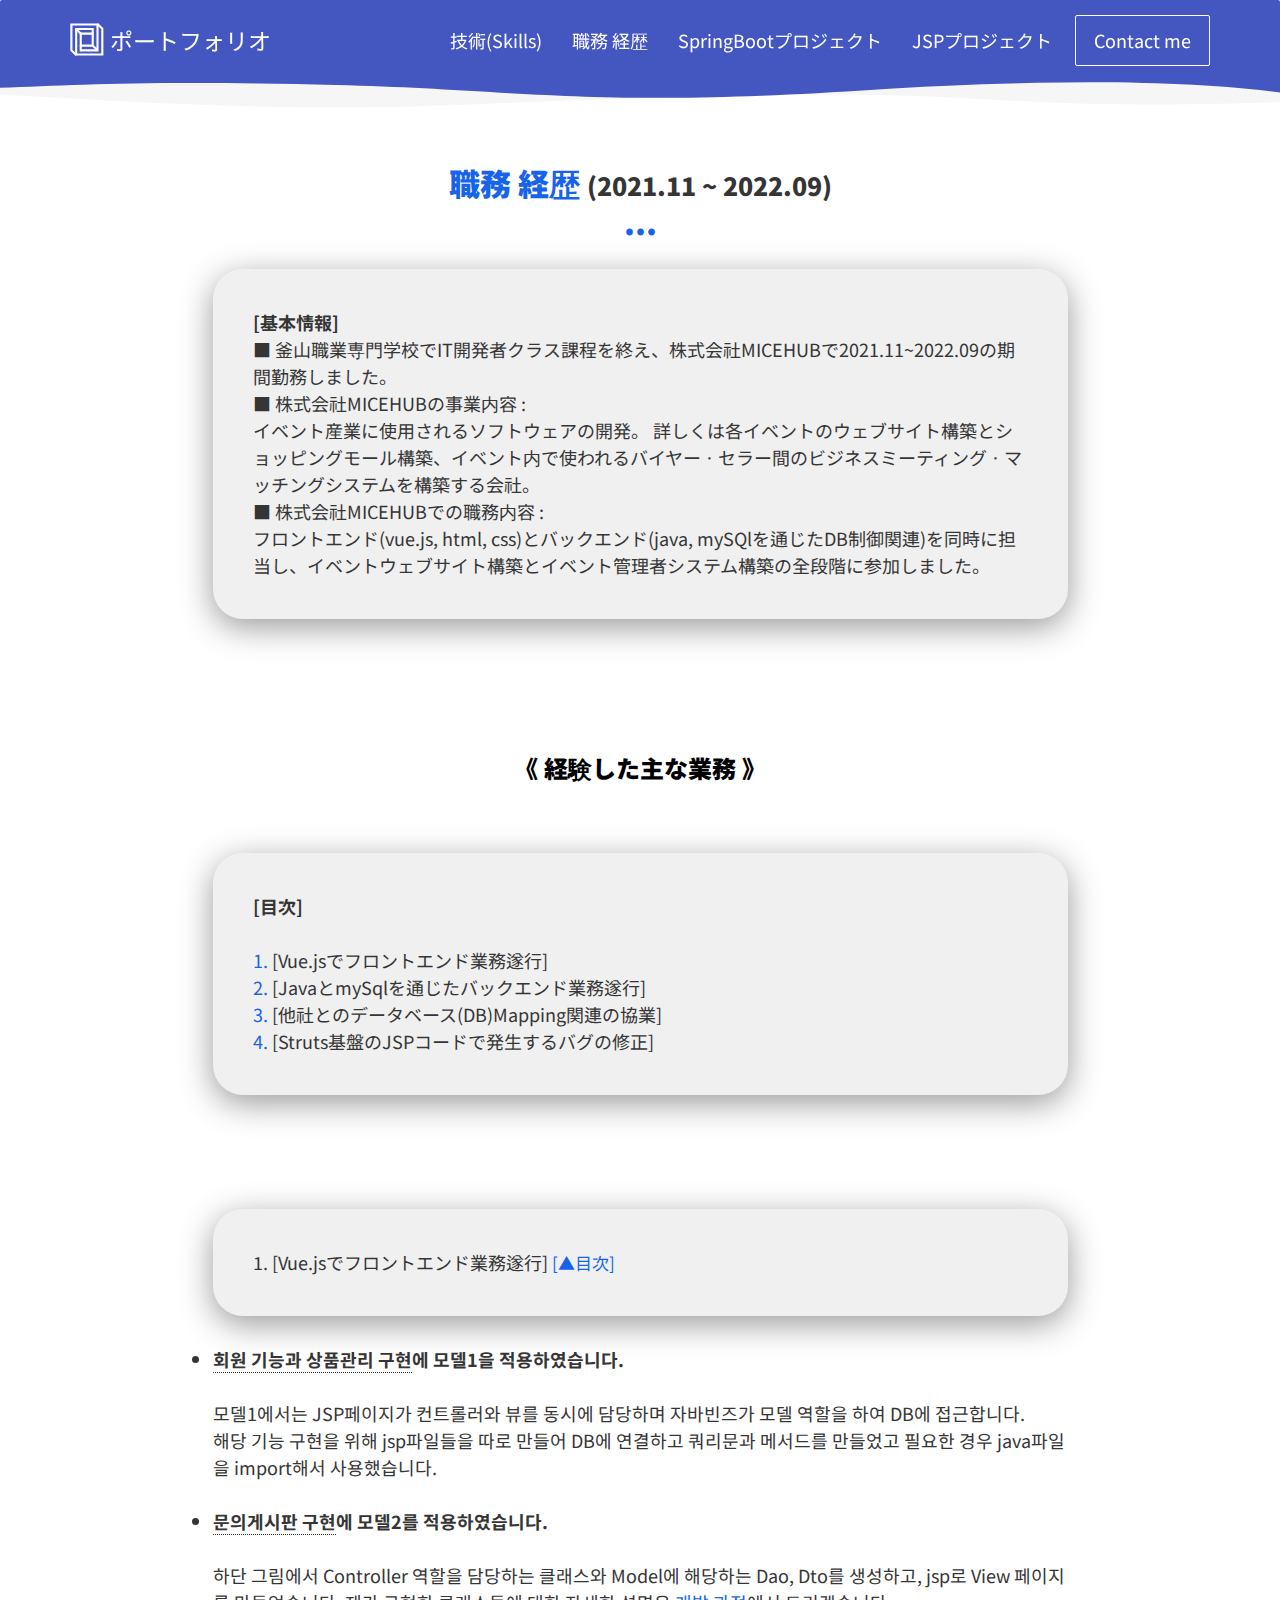
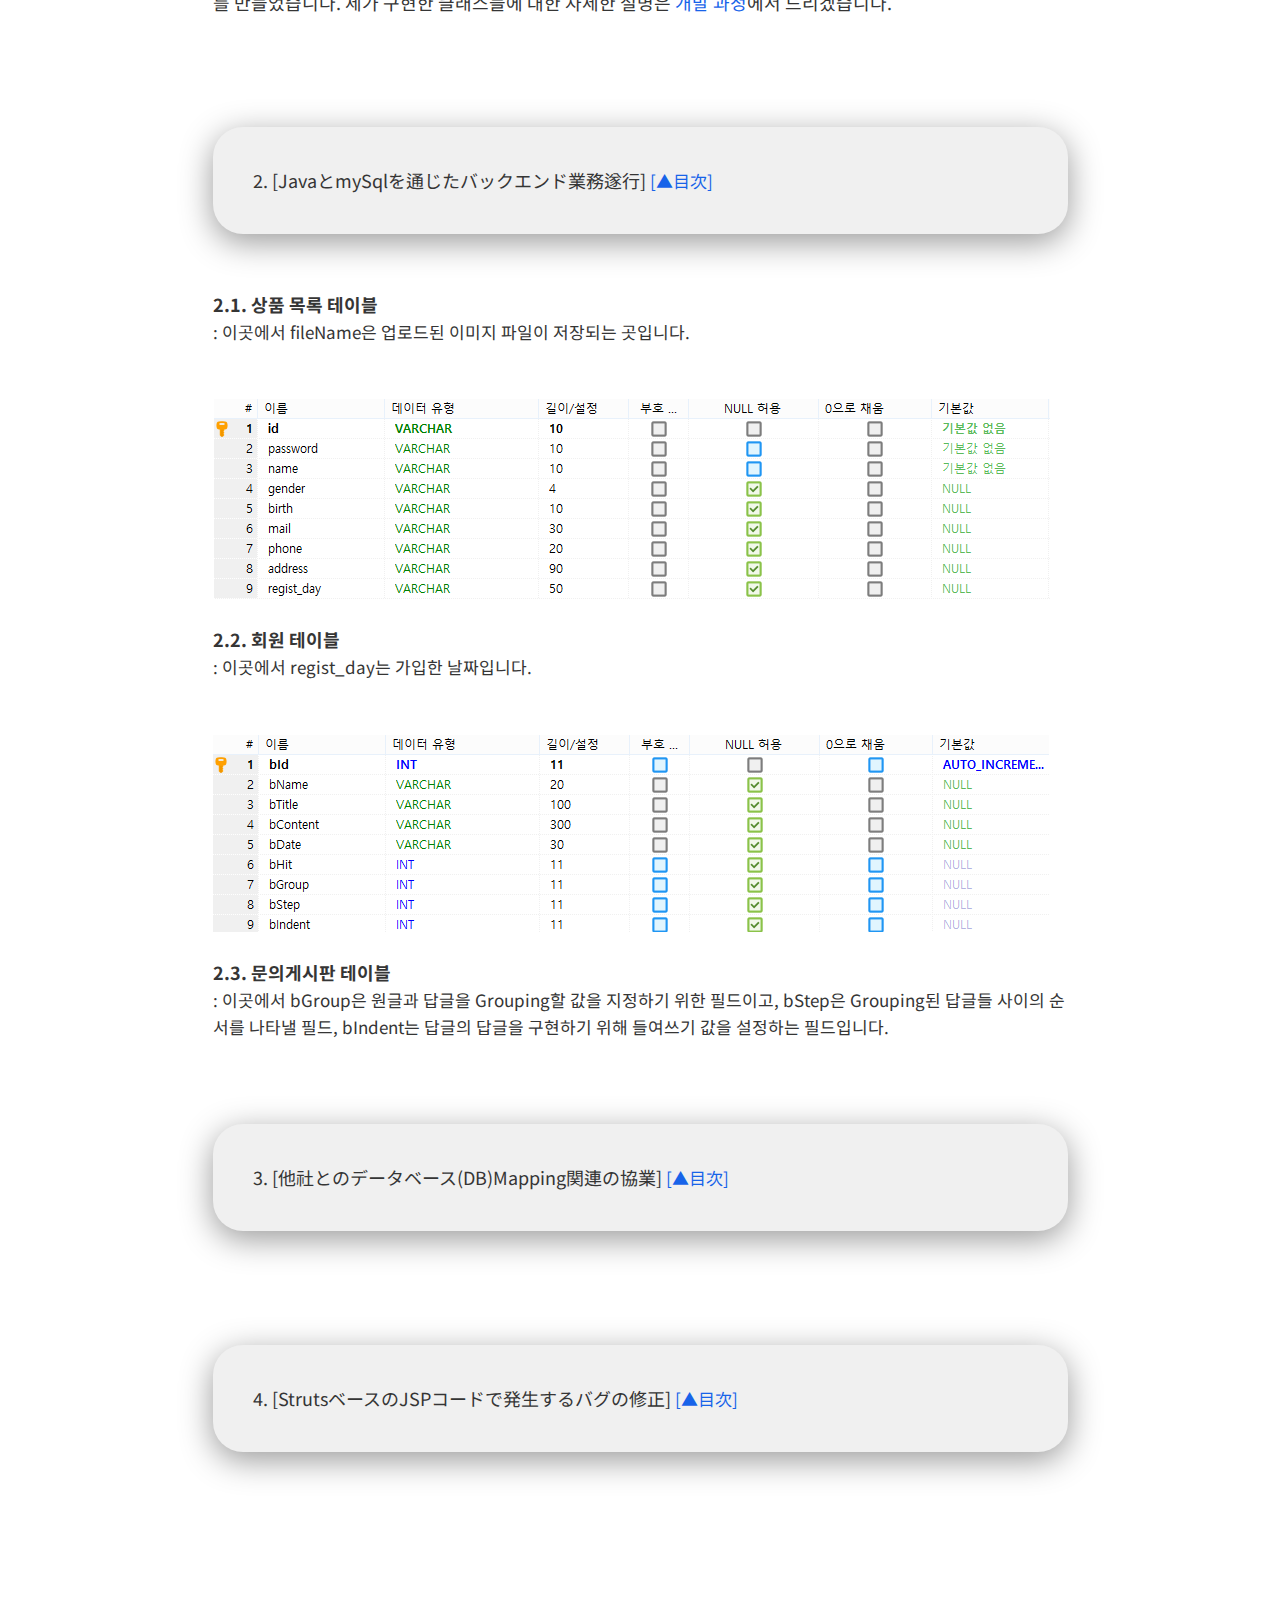
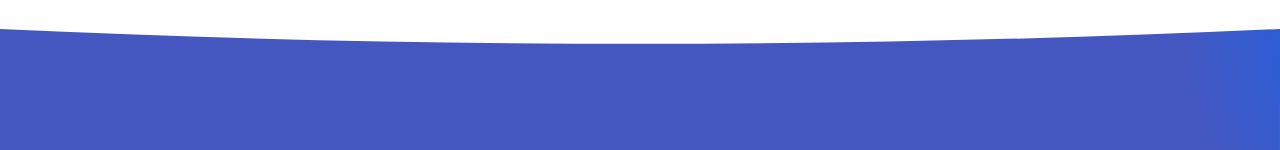
==== commit a20cca19: "Update career.html" ====
--- a/career.html
+++ b/career.html
@@ -112,12 +112,12 @@
                 <ul class="nav navbar-nav navbar-right"> 
                   
                 <li><a href="./skills.html" title="">技術(Skills)</a></li> 
-                
+                 <li><a href="./career.html">職務 経歴</a></li>      
                 <li><a href="./projectSpring.html" title="">SpringBootプロジェクト</a></li>
             
-                <li><a href="./projectJSP.html" title="">JSPプロジェクト</a></li>
-                
-                 <li><a href="./career.html">職務 経歴&nbsp;&nbsp;</a></li> 
+                <li><a href="./projectJSP.html" title="">JSPプロジェクト&nbsp;&nbsp;</a></li>
+                
+           
         
                   <li>
                     <p>
@@ -139,57 +139,18 @@
                 <br><br><br>
                 <h2>職務 経歴 <span style="font-size: 25px;">(2021.11 ~ 2022.09)</span></h2>
              <div class="ddd1">   <div class="video">
-                 <b> [기본정보]<br></b>
-                 ■ 프로젝트 명 : <span style=" border-bottom: 1px dotted #353535;">JSP로 구현한 미니쇼핑몰 & 답글형 게시판 -「센트럴파크 피크닉 상점」 </span><br>
-                 ■ 기획의도<br>: 스프링을 배우기 전에 jsp를 먼저 배웠습니다. 이후 팀프로젝트에서 스프링부트로 개발을 하였습니다. 하지만 개발기간의 촉박함으로 제가 구현하고 싶은 쇼핑몰과 관련된 기능을 구현할 수 없었고, 그 점이 마음에 걸렸습니다. 그 결과 팀프로젝트와 관련없이 저 스스로 쇼핑몰을 하나 잽싸게 구현해보면 어떨까 하였습니다. 어떤 언어로 개발할까 생각하다가, 전에 jsp학습을 통해 관련된 기술을 짧게나마 익힌 적이 있고, 스프링으로는 이미 하나의 프로젝트를 완성하였으니, jsp도 확실히 익히고 넘어가야겠다고 생각하고 jsp로 개발하게 되었습니다. 또한, '피크닉용품 대여 쇼핑몰'이라는 주제는 제가 사는 부산의 명소인 부산시민공원을 산책하며 떠올리게 되었습니다.  <br> 
-  ■ 개발기한은 2021.10.31~2021.11.6(7일)로, 빡빡한 스케쥴상 역시나 매우 촉박하게 진행되었습니다. 그래서 부족한 부분이 많지만 그래도 깨어있는 동안은 개발만 한다는 생각으로 철저하게 임하였습니다.<br>
-  ■ 기술 스택 <br>
-  : 서버 측 웹프로그래밍 언어로 <b>JSP</b>를 선택하였습니다. 기본적으로 mvc 패턴을 따라서 설계하려고 노력하였으며, 그외 <b>MariaDB(DB), 이클립스(IDE), 톰캣9.0(서버), java 11(jre)</b>를 사용하여 개발하였습니다.
+                 <b> [基本情報]<br></b>
+                 ■ 釜山職業専門学校でIT開発者クラス課程を終え、株式会社MICEHUBで2021.11~2022.09の期間勤務しました。</span><br>
+                 ■ 株式会社MICEHUBの事業内容 : <br>
+イベント産業に使用されるソフトウェアの開発。 詳しくは各イベントのウェブサイト構築とショッピングモール構築、イベント内で使われるバイヤーㆍセラー間のビジネスミーティングㆍマッチングシステムを構築する会社。
+ <br>  ■ 株式会社MICEHUBでの職務内容 : <br>
+フロントエンド(vue.js, html, css)とバックエンド(java, mySQlを通じたDB制御関連)を同時に担当し、イベントウェブサイト構築とイベント管理者システム構築の全段階に参加しました。
    <br>
-   <a href="https://github.com/KGWon/Picnic_mall.git"  target="_blank" ><img src ="./assets/images/output/10.png" style="width:70px; display:block; margin : 0 0 0 auto ;"></a>
 
   </div></div>
               <div id="aa">
   <br>
           <br><br>    
-                <!--<h3>1) 経験した主な業務<span style="font-size: 18px;"></span></h3><br>
-  <div class="video">
-      <div class="video-container">
-        <iframe width="100%" height="100%" src="https://www.youtube.com/embed/Kf-r8ZPbB6E" frameborder="0" allow="accelerometer; autoplay; encrypted-media; gyroscope; picture-in-picture" allowfullscreen></iframe>
-      </div> 
-  </div> 
- 
-
-  <div class="ddd"><br>
-  <b>[상품 주문 및 관리자 상품 관리(CRUD) 기능 구현]</b><br>
-  <br>
-  ■ 메인페이지에서 상품 목록 페이지로 이동 <br>
-  ■ 상품 목록 페이지 : 상품 데이터 불러오기<br>
-  ■ 상품 상세정보 조회 페이지 : 상품 장바구니 추가<br>
-  ■ 장바구니에서 결제 영수증으로 이어지게 구현<br>
-  ■ 관리자 페이지에서 관리자로 로그인 후 상품 등록, 수정, 삭제 기능<br>
-  <br>
-  <br></div>
-  <div class="video"> 
-    <div class="video-container">
-      <iframe width="100%" height="100%" src="https://www.youtube.com/embed/4EKLRb3iBXA" frameborder="0" allow="accelerometer; autoplay; encrypted-media; gyroscope; picture-in-picture" allowfullscreen></iframe>
-    </div> 
-  </div>  
-  <div class="ddd"><br>
-  <b>[답글형 게시판 및 회원 기능 구현]</b><br>
-  <br>
-  ■ 게시판 새글 등록 기능 구현<br>
-  ■ 회원가입 구현 및 회원가입 후 세션ID값을 작성자명으로 자동 등록 <br>
-  ■ 답글은 관리자만 권한 부여, 답글 작성시 관리자로 로그인<br>
-  ■ 게시판 답글 작성 구현<br>
-  ■ 로그인한 회원에게만 '마이페이지' 메뉴 노출<br>
-  ■ 마이페이지에서 회원정보 수정과 삭제 가능<br>
-   
-  
-  </div> 
-  <div id="tt">
-  <br><br><br>
-  <h3>2) 活かせる経験、知識、技術<span style="font-size: 18px;"></span></h3>-->
                 
                 
                 <h3>《 経験した主な業務 》<span style="font-size: 18px;"></span></h3>
@@ -202,22 +163,17 @@
   <br><br>
     <a href="#list1">1.</a> [Vue.jsでフロントエンド業務遂行]<br>
     <a href="#list2">2.</a> [JavaとmySqlを通じたバックエンド業務遂行]<br>
-    <a href="#list3">3.</a> [StrutsベースのJSPコードで発生するバグの修正]<br>
-    <a href="#list4">4.</a> [他社とのデータベース(DB)Mapping関連の協業]
+    <a href="#list3">3.</a> [他社とのデータベース(DB)Mapping関連の協業]<br>
+    <a href="#list4">4.</a> [Struts基盤のJSPコードで発生するバグの修正]
   
   </div></div> </div>
   <div id = "list1">  
     <br><br>
   <div class="ddd1" >
     <div class="video">
-      1. [Vue.jsでフロントエンド業務遂行] <span style="font-size:17px;"><a href="#list">[▲목차]</a></span>
+      1. [Vue.jsでフロントエンド業務遂行] <span style="font-size:17px;"><a href="#list">[▲目次]</a></span>
   </div> 
-  <div class="video">
-      <div class="video-container">
-        <img src="./assets/images/output/d001.png">
-
-    </div> 
-  </div> 
+  
  <li><b><span style=" border-bottom: 1px dotted #353535;">회원 기능과 상품관리 구현</span>에 모델1을 적용하였습니다.</b></li> <br>
 모델1에서는 JSP페이지가 컨트롤러와 뷰를 동시에 담당하며 자바빈즈가 모델 역할을 하여 DB에 접근합니다.<br>해당 기능 구현을 위해 jsp파일들을 따로 만들어 DB에 연결하고 쿼리문과 메서드를 만들었고 필요한 경우 java파일을 import해서 사용했습니다. <br>
   <br>
@@ -225,15 +181,14 @@
 하단 그림에서 Controller 역할을 담당하는 클래스와 Model에 해당하는 Dao, Dto를 생성하고, jsp로 View 페이지를 만들었습니다. 제가 구현한 클래스들에 대한 자세한 설명은 <a href="#list3">개발 과정</a>에서 드리겠습니다.
  <br>  <br>
 
-</div> 
- <img  class="g" src="./assets/images/output/d001.png" >
+</div>  
 </div>
   <div id = "list2">
     
     <br><br>
   <div class="ddd1">   
     <div class="video">
-  2. [JavaとmySqlを通じたバックエンド業務遂行] <span style="font-size:17px;"><a href="#list">[▲목차]</a></span></div>
+  2. [JavaとmySqlを通じたバックエンド業務遂行] <span style="font-size:17px;"><a href="#list">[▲目次]</a></span></div>
 
 <br> 
 <b>2.1. 상품 목록 테이블</b><br>
@@ -253,69 +208,14 @@
   <div id = "list3">
     <br><br> <div class="ddd1">   <div class="video">
 
-    3. [StrutsベースのJSPコードで発生するバグの修正] <span style="font-size:17px;"><a href="#list">[▲목차]</a></span></div>
-  
-  <b>3.1. 메인페이지  <span style=" border-bottom: 1px dotted #353535;">(관여파일 : welcome.jsp, menu.jsp)</span><br></b><br>
-<li>include 액션 태그 지정해 내비바에 해당하는 menu.jsp를 메인화면인 welcome.jsp 안에 포함시켜 이용</li>
-<li>템플릿 : 부트스트랩 템플릿을 기반으로 js파일과 css를 약간씩 수정해서 구성</li><br>
-  <br>
- <b> 3.2. 상품 목록 페이지 및 상세 정보 페이지  <span style=" border-bottom: 1px dotted #353535;">(관여파일 : products.jsp, product.jsp, Product.java, ProductRepository.java)</span><br><br></b>
- <li>Product.java에서 필드 및 기본 생성자를 정의하고 ProductRepository.java에서 목록 가져오는 메서드(ArrayList활용)와 상품id와 일치하는 상품정보 가져오는 메서드 정의</li>
-  <li>뷰페이지(jsp)에서 JSTL 반복문이나 표현문 태그에 변수값을 포함시켜 구현</li><br>
-  <br>
-  <b>3.3. 장바구니 페이지  <span style=" border-bottom: 1px dotted #353535;">(관여파일 : addCart.jsp, cart.jsp)</b></span><br><br>
-  <li>Product.java에 장바구니에 담은 개수를 관리할 필드 선언하고, addCart.jsp에서 파라미터로 상품아이디를 전송받아 ProductRepository.java에 정의된 getProductById()메서드를 이용하여 데이터 처리.</li>
-  <li>cart.jsp에선 자바 코드를 삽입하여 상품리스트 출력, 합계 기능이 작동하게끔 작성</li>
-  <br><br>
- <b>3.4. 주문처리 페이지  <span style=" border-bottom: 1px dotted #353535;">(관여파일 : ShippingInfo.jsp, processShippingInfo.jsp, orderConfirmation.jsp, thanksCustomer.jsp)</b></span> <br><br>
- <li>ShippingInfo에서 주문 정보 입력받고, orderConfirmation에서 쿠키 객체를 얻어와 방금 입력받은 정보를 얻어옴. 그리고 세션에 저장된 장바구니 정보도 얻어오게 메서드 구현.</li>
-  <br><br> 
-  <b>3.5. 관리자 페이지  <span style=" border-bottom: 1px dotted #353535;">(관여파일 : admin.jsp, addProduct.jsp, editProduct.jsp, processAddProduct.jsp, processUpdateProduct.jsp, login.jsp)</span><br></b><br> 
-  <li>관리자 상품 등록, 수정, 삭제 : ProductRepository.java에서 기본적인 메서드 정의하고 sql문 설정은 process붙은 파일들에서 작성</li> 
-  <li>lib에 cos.jar을 등록하여 이미지 업로드 처리</li><br>
-  <br>&nbsp;&nbsp;&nbsp;3.5.1 서블릿에서 다음 페이지 접근 시 관리자 로그인 인증 요청 설정<br>  
-  <img class="g"  src="./assets/images/pic/serv-auth.png" ><br><br>  
- <br>
- <b> 3.6. 회원가입, 수정, 탈퇴 및 로그인  <span style=" border-bottom: 1px dotted #353535;"><span style="font-size: 17px;">(관여파일 : addMember.jsp, deleteMemeber.jsp, loginMember.jsp, logoutMember.jsp, processAddMember.jsp, ProcessLoginMember.jsp, processUpdateMember.jsp, resultMember.jsp, updateMember.jsp)</span></b></span><br><br>
-  <li>회원DB 생성 후, process jsp파일을 만들어 그 안에서 DB와 연동하여 처리</li>  
-  <li> lib에 jstl.jar을 등록하여 c태그 활용하여 회원기능과 관련된 각종 조건문 작성</li> 
- <li>유효성검사는 jsp 파일 안에서 자바스크립트의 function으로 구현 </li>
-  <br> 
-  <b><br>3.7. MVC구조의 답글형 게시판 페이지 </b><br>
-  <br>&nbsp;&nbsp;&nbsp;3.7.1. 서블릿에서 컨트롤러 이름(FrontController) 지정하고 *.do 경로를 매핑<br><br><br>  
-  <img class="g"  src="./assets/images/picpic/command.png" >
-  <br>&nbsp;&nbsp;&nbsp;3.7.2. 컨트롤러(c) 및 command 생성<b><span style=" border-bottom: 1px dotted #353535;">(관여파일 : FrontController.java, Command인터페이스 상속 파일들)</b></span> <br>
-  &nbsp;&nbsp;&nbsp;: FrontController에서 do파일 설정하고 Command 파일들에서 파라미터값들을 받아오는 필드 구성<br>
-  <br>&nbsp;&nbsp;&nbsp;3.7.3. 모델(m) 생성  <b><span style=" border-bottom: 1px dotted #353535;">(관여파일 : BDao.java, BDto.java)</b></span><br>
-
-  &nbsp;&nbsp;&nbsp;: DTO필드 선언 후, DAO에서 DB에 연결하고 query문을 작성함.<br> <br> <img class="g"  src="./assets/images/picpic/Bdao.png" style=" display:block; margin:0 auto;" ><br>
-  &nbsp;&nbsp;&nbsp; <span style="color:gray;">▶</span> 새글 등록 메서드(write) : 쿼리문 두개를 실행하여, 먼저 query에서 Group값에 0을 넣어주고(null방지), query2에서 Group값을 id와 같은 값으로 세팅.<br>  
-  <img class="g"  src="./assets/images/pic/111.png" ><br><br>  
-  &nbsp;&nbsp;&nbsp; <span style="color:gray;">▶</span> replyShape메서드 : 새로 등록될 글의 bStep값이 이전 bStep값보다 크다면 하나씩 증가시켜줌<br>  
-  <img  class="g" src="./assets/images/pic/replyShape.png" ><br><br>  
-  &nbsp;&nbsp;&nbsp; <span style="color:gray;">▶</span> 답글 등록 메서드(reply) :  ReplyShape를 실행하고, Step값을 +1시켜주고 insert하므로 먼저 쓴 글이 항상 1만큼 증가<br>  
-  <img class="g"  src="./assets/images/pic/reply.png" ><br><br>  
-  &nbsp;&nbsp;&nbsp;<span style="color:gray;">▶</span> 목록 호출 메서드(list) : 순서에 맞게 정렬. 이때 bStep은 오름차순으로 하여 최근 답글이 그룹 내 상단에 위치.<br>
-<img class="g"  src="./assets/images/pic/query.png" ><br>
-
- <br>&nbsp;&nbsp;&nbsp;3.7.4. 뷰(v) 생성<b>
-   <span style=" border-bottom: 1px dotted #353535;">(관여파일 : list.jsp, write_view.jsp, reply_view.jsp, content_view.jsp)</b><br>  </span> 
- &nbsp;&nbsp;&nbsp;: 게시글목록 화면(list.jsp)에서 JSTL태그를 이용해 변수값을 반복문 처리하며 게시글리스트 호출. 이때 bIndent(들여쓰기값)에 따라 문자열 "Re:"를 타이틀에 추가<br>  
- &nbsp;&nbsp;&nbsp; : 게시글 상세조회 화면(content_view.jsp)에서 답글달기 기능을 reply_view.do로 링크하고, 서블릿에서 관리자 권한 설정 
-
+    3. [他社とのデータベース(DB)Mapping関連の協業] <span style="font-size:17px;"><a href="#list">[▲目次]</a></span></div>
+   
 
 </div></div> 
   <div id = "list4">
     <br><br> <div class="ddd1">   <div class="video">
-    4. [他社とのデータベース(DB)Mapping関連の協業] <span style="font-size:17px;"><a href="#list">[▲목차]</a></span></div><br>
-    <li>쇼핑몰 결제 API 연동까지 하고 싶었으나, 이번 프로젝트의 목표는 쇼핑몰의 기본 뼈대만 완벽히 구현하는 것이었기 때문에 API까지 가져와서 구현하지 못했습니다. 추후 계획 중인 또다른 Spring 프로젝트에서 진행할 예정입니다. 
-
-    </li> <br>
-    
-<li> 이 프로젝트에서 테이블간 연관관계는 따로 지정하지 않았습니다. 연관관계를 지정하면 회원들의 쇼핑데이터가 새로운 쇼핑테이블에 저장되고, 회원의 게시글이 따로 관리되게끔 할 수 있으나, 짧은 기간 안에 그러한 세부사항까지는 완벽하게 구현을 못한 감이 있어 아쉬움이 남습니다. 시간이 더 주어지면 더 완벽한 구현을 할 수 있을 것 같습니다. </li> <br>
-
-  <li> 게시판 구현에서 구현되지 않은 것 중에 중요한 문제는 로그인한 사용자의 정보 가져오는 문제였습니다.
-이는 DAO 안에 인증된 id의 사용자명을 회원 테이블로부터 가져오는 쿼리 메소드를 작성하면 구현할 수 있습니다. 시간상 못하고 넘어갔고 대신 세션에 내장된 id값 호출로 대체하였습니다. 다음에는 꼭 완벽히 구현하고 싶습니다.</li><br> 
+    4. [StrutsベースのJSPコードで発生するバグの修正] <span style="font-size:17px;"><a href="#list">[▲目次]</a></span></div><br>
+ 
   </div></div>
   <div class="ddd">
   
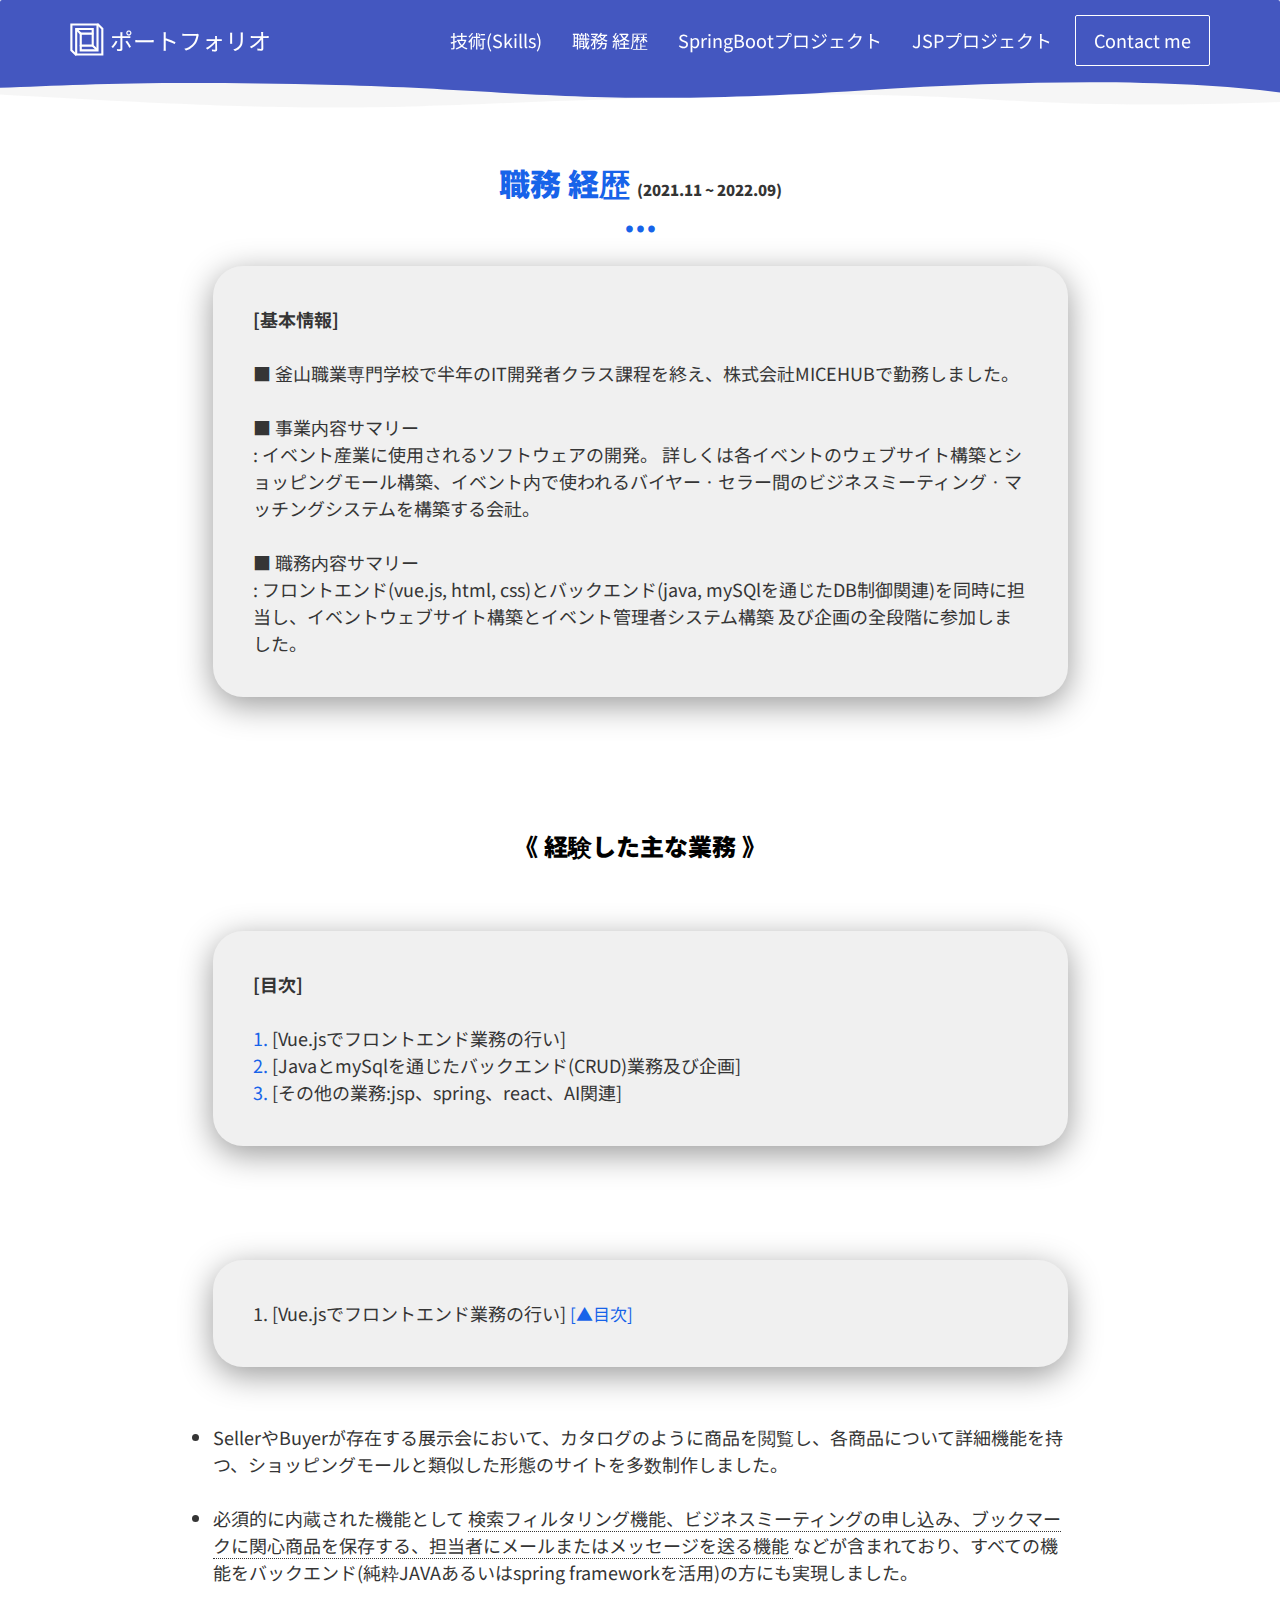
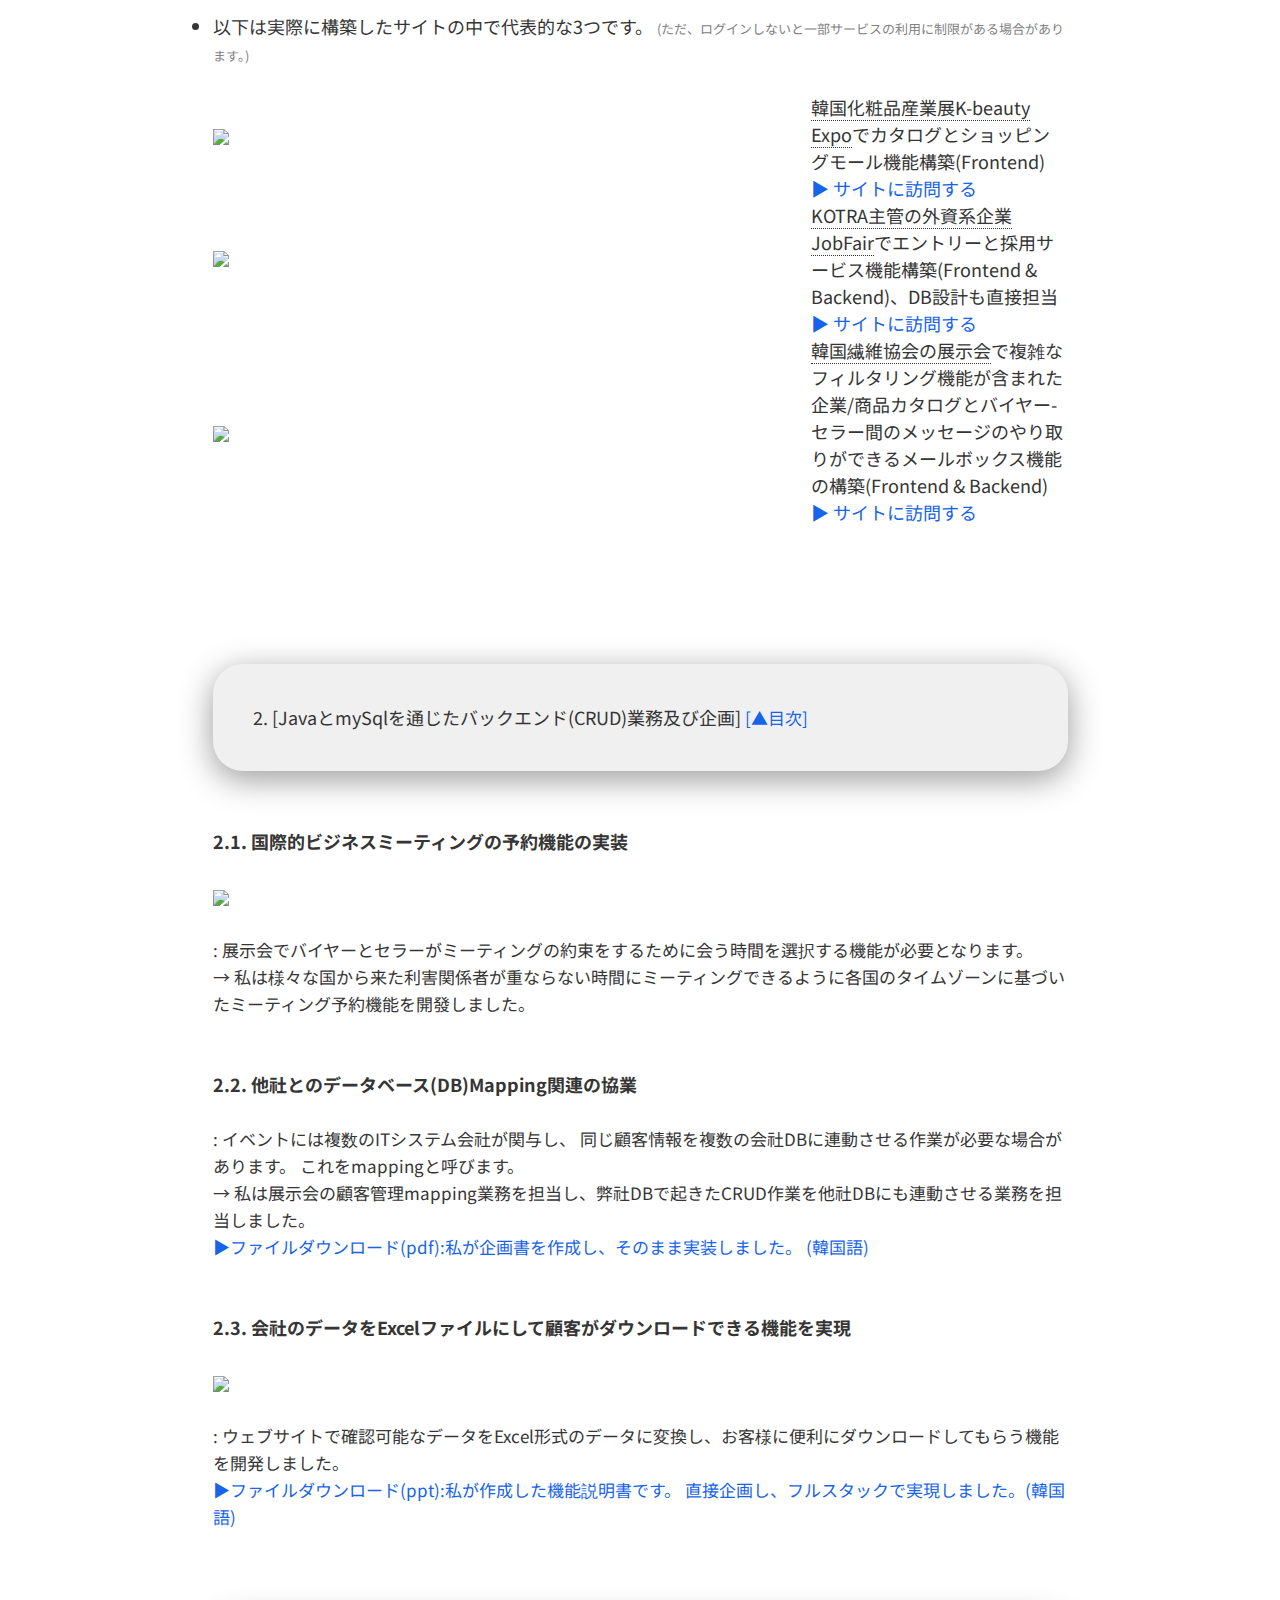
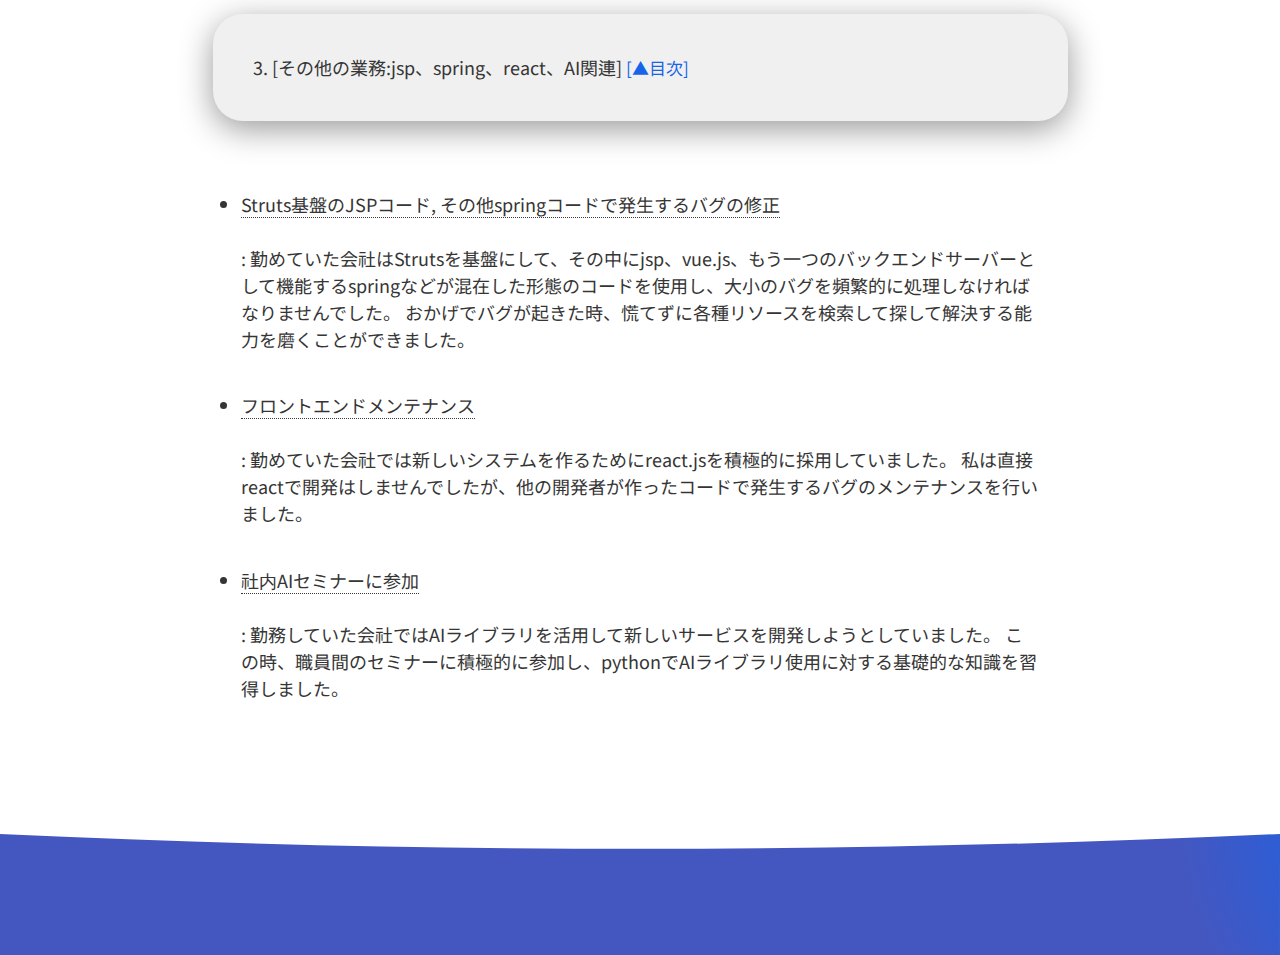
==== commit 18837324: "Add files via upload" ====
--- a/career.html
+++ b/career.html
@@ -29,7 +29,9 @@
     
   line-height: 150%;
   } 
-   
+   .g{
+    width:90%;
+   }
   
   .video {
     width: 100%;
@@ -111,20 +113,20 @@
               <div class="collapse navbar-collapse" id="navbar-collapse">
                 <ul class="nav navbar-nav navbar-right"> 
                   
-                <li><a href="./skills.html" title="">技術(Skills)</a></li> 
-                 <li><a href="./career.html">職務 経歴</a></li>      
-                <li><a href="./projectSpring.html" title="">SpringBootプロジェクト</a></li>
+                  <li><a href="./skills.html" title="">技術(Skills)</a></li> 
+                  <li><a href="./career.html">職務 経歴</a></li>      
+                 <li><a href="./projectSpring.html" title="">SpringBootプロジェクト</a></li>
+             
+                 <li><a href="./projectJSP.html" title="">JSPプロジェクト&nbsp;&nbsp;</a></li>
+                 
             
-                <li><a href="./projectJSP.html" title="">JSPプロジェクト&nbsp;&nbsp;</a></li>
-                
-           
-        
-                  <li>
-                    <p>
-                      <a href="./index.html#contact" class="btn btn-default navbar-btn" title="">Contact me</a>
-                    </p>
-                  </li>
-        
+         
+                   <li>
+                     <p>
+                       <a href="./index.html#contact" class="btn btn-default navbar-btn" title="">Contact me</a>
+                     </p>
+                   </li>
+         
                 </ul>
               </div> 
             </div>
@@ -137,14 +139,16 @@
             <div class="row section-container-spacer">
               <div class="col-xs-12 col-md-12" style="font-family: 'Noto Sans KR', sans-serif;">
                 <br><br><br>
-                <h2>職務 経歴 <span style="font-size: 25px;">(2021.11 ~ 2022.09)</span></h2>
+                <h2>職務 経歴 <span style="font-size: 15px;">(2021.11 ~ 2022.09)</span></h2>
              <div class="ddd1">   <div class="video">
                  <b> [基本情報]<br></b>
-                 ■ 釜山職業専門学校でIT開発者クラス課程を終え、株式会社MICEHUBで2021.11~2022.09の期間勤務しました。</span><br>
-                 ■ 株式会社MICEHUBの事業内容 : <br>
-イベント産業に使用されるソフトウェアの開発。 詳しくは各イベントのウェブサイト構築とショッピングモール構築、イベント内で使われるバイヤーㆍセラー間のビジネスミーティングㆍマッチングシステムを構築する会社。
- <br>  ■ 株式会社MICEHUBでの職務内容 : <br>
-フロントエンド(vue.js, html, css)とバックエンド(java, mySQlを通じたDB制御関連)を同時に担当し、イベントウェブサイト構築とイベント管理者システム構築の全段階に参加しました。
+                 <br>■ 釜山職業専門学校で半年のIT開発者クラス課程を終え、株式会社MICEHUBで勤務しました。</span><br>
+                 <br>             ■ 事業内容サマリー
+                 <br>
+: イベント産業に使用されるソフトウェアの開発。 詳しくは各イベントのウェブサイト構築とショッピングモール構築、イベント内で使われるバイヤーㆍセラー間のビジネスミーティングㆍマッチングシステムを構築する会社。
+<br><br>  ■ 職務内容サマリー
+ <br>
+: フロントエンド(vue.js, html, css)とバックエンド(java, mySQlを通じたDB制御関連)を同時に担当し、イベントウェブサイト構築とイベント管理者システム構築 及び企画の全段階に参加しました。
    <br>
 
   </div></div>
@@ -161,24 +165,60 @@
   <div class="ddd1">   <div class="video">
     <b> [目次] </b>
   <br><br>
-    <a href="#list1">1.</a> [Vue.jsでフロントエンド業務遂行]<br>
-    <a href="#list2">2.</a> [JavaとmySqlを通じたバックエンド業務遂行]<br>
-    <a href="#list3">3.</a> [他社とのデータベース(DB)Mapping関連の協業]<br>
-    <a href="#list4">4.</a> [Struts基盤のJSPコードで発生するバグの修正]
+    <a href="#list1">1.</a> [Vue.jsでフロントエンド業務の行い]<br>
+    <a href="#list2">2.</a> [JavaとmySqlを通じたバックエンド(CRUD)業務及び企画]<br>
+    <a href="#list3">3.</a> [その他の業務:jsp、spring、react、AI関連]
   
   </div></div> </div>
   <div id = "list1">  
     <br><br>
   <div class="ddd1" >
     <div class="video">
-      1. [Vue.jsでフロントエンド業務遂行] <span style="font-size:17px;"><a href="#list">[▲目次]</a></span>
+      1. [Vue.jsでフロントエンド業務の行い] <span style="font-size:17px;"><a href="#list">[▲目次]</a></span>
   </div> 
-  
- <li><b><span style=" border-bottom: 1px dotted #353535;">회원 기능과 상품관리 구현</span>에 모델1을 적용하였습니다.</b></li> <br>
-모델1에서는 JSP페이지가 컨트롤러와 뷰를 동시에 담당하며 자바빈즈가 모델 역할을 하여 DB에 접근합니다.<br>해당 기능 구현을 위해 jsp파일들을 따로 만들어 DB에 연결하고 쿼리문과 메서드를 만들었고 필요한 경우 java파일을 import해서 사용했습니다. <br>
+
   <br>
-<li><b><span style=" border-bottom: 1px dotted #353535;">문의게시판 구현</span>에 모델2를 적용하였습니다.</b></li><br>
-하단 그림에서 Controller 역할을 담당하는 클래스와 Model에 해당하는 Dao, Dto를 생성하고, jsp로 View 페이지를 만들었습니다. 제가 구현한 클래스들에 대한 자세한 설명은 <a href="#list3">개발 과정</a>에서 드리겠습니다.
+<li>SellerやBuyerが存在する展示会において、カタログのように商品を閲覧し、各商品について詳細機能を持つ、ショッピングモールと類似した形態のサイトを多数制作しました。</li>
+<br>
+<li>必須的に内蔵された機能として <span style=" border-bottom: 1px dotted #353535;">検索フィルタリング機能、ビジネスミーティングの申し込み、ブックマークに関心商品を保存する、担当者にメールまたはメッセージを送る機能
+</span>などが含まれており、すべての機能をバックエンド(純粋JAVAあるいはspring frameworkを活用)の方にも実現しました。
+</li>
+<br>
+<li>以下は実際に構築したサイトの中で代表的な3つです。 <span style="color:gray; font-size:13px;">(ただ、ログインしないと一部サービスの利用に制限がある場合があります。)</span>
+</li>
+<br><table style="width:100%">
+  <tr>
+  <td style="width: 70%;">
+
+    <img class="g"  src="./assets/002.png" ><br><br>
+  </td>
+ <td><span style=" border-bottom: 1px dotted #353535;">韓国化粧品産業展K-beauty Expo</span>でカタログとショッピングモール機能構築(Frontend)
+  <br>  <a href="https://www.k-beautyexpo.co.kr/fairOnline.do?selAction=single_page&SYSTEM_IDX=83&FAIRMENU_IDX=11843&hl=KOR#/?TYPE=uci" target="_blank">▶ サイトに訪問する</a>
+</td>
+    
+</tr>
+<tr> 
+  <td style="width: 70%;">
+
+    <img class="g"  src="./assets/010.png" ><br><br>
+  </td>
+ <td><span style=" border-bottom: 1px dotted #353535;">KOTRA主管の外資系企業JobFair</span>でエントリーと採用サービス機能構築(Frontend & Backend)、DB設計も直接担当
+<br>  <a href="https://jobfairfic.kotra.biz/fairContents.do?FAIRMENU_IDX=13849&hl=KOR" target="_blank">▶ サイトに訪問する</a>
+ </td>
+</tr>
+<tr> 
+  <td style="width: 70%;">
+
+    <img class="g"  src="./assets/011.png" >
+  </td>
+ <td><span style=" border-bottom: 1px dotted #353535;">韓国繊維協会の展示会</span>で複雑なフィルタリング機能が含まれた企業/商品カタログとバイヤー-セラー間のメッセージのやり取りができるメールボックス機能の構築(Frontend & Backend)
+  <br>  <a href="https://www.previewinseoul.com/fairOnline.do?selAction=single_page&SYSTEM_IDX=7#/" target="_blank">▶ サイトに訪問する</a>
+  
+ </td>
+</tr>
+</table>
+
+
  <br>  <br>
 
 </div>  
@@ -188,38 +228,58 @@
     <br><br>
   <div class="ddd1">   
     <div class="video">
-  2. [JavaとmySqlを通じたバックエンド業務遂行] <span style="font-size:17px;"><a href="#list">[▲目次]</a></span></div>
+  2. [JavaとmySqlを通じたバックエンド(CRUD)業務及び企画] <span style="font-size:17px;"><a href="#list">[▲目次]</a></span></div>
 
 <br> 
-<b>2.1. 상품 목록 테이블</b><br>
-<span style="font-size: 17px;">: 이곳에서 fileName은 업로드된 이미지 파일이 저장되는 곳입니다.</span>
+<b>2.1. 国際的ビジネスミーティングの予約機能の実装</b><br><br>
+
+
+<img class="g"  src="./assets/005.png" ><br><br>   
+
+<span style="font-size: 17px;">: 展示会でバイヤーとセラーがミーティングの約束をするために会う時間を選択する機能が必要となります。<br>
+ → 私は様々な国から来た利害関係者が重ならない時間にミーティングできるように各国のタイムゾーンに基づいたミーティング予約機能を開發しました。</span>
 <br> 
 <br> <br>  
 
-<img class="g"  src="./assets/images/pic/member.png" ><br><br>   <b>2.2. 회원 테이블</b><br>
-<span style="font-size: 17px;">: 이곳에서 regist_day는 가입한 날짜입니다.</span>
+<b>2.2. 他社とのデータベース(DB)Mapping関連の協業</b><br><br>
+<span style="font-size: 17px;">: イベントには複数のITシステム会社が関与し、 
+  同じ顧客情報を複数の会社DBに連動させる作業が必要な場合があります。 これをmappingと呼びます。<br>
+  → 私は展示会の顧客管理mapping業務を担当し、弊社DBで起きたCRUD作業を他社DBにも連動させる業務を担当しました。
+ <br>
+  <a href="./assets/CRM Mapping Suggetion and Developing Plan.pdf" target="_blank">▶ファイルダウンロード(pdf):私が企画書を作成し、そのまま実装しました。 (韓国語)</a>
+</span>
 <br><br>  
 <br>
-<img  class="g" src="./assets/images/pic/mvc_board.png" ><br> <br>   <b>2.3. 문의게시판 테이블</b> <br>
-<span style="font-size: 17px;">: 이곳에서 bGroup은 원글과 답글을 Grouping할 값을 지정하기 위한 필드이고, bStep은 Grouping된 답글들 사이의 순서를 나타낼 필드, bIndent는 답글의 답글을 구현하기 위해 들여쓰기 값을 설정하는 필드입니다.</span>
+<b>2.3. 会社のデータをExcelファイルにして顧客がダウンロードできる機能を実現</b> <br><br>
+<img  class="g" src="./assets/004.png" ><br> <br>   
+
+<span style="font-size: 17px;">: ウェブサイトで確認可能なデータをExcel形式のデータに変換し、お客様に便利にダウンロードしてもらう機能を開発しました。
+
+<br>
+  <a href="./assets/DB to Excel Download Manual.pptx" target="_blank">▶ファイルダウンロード(ppt):私が作成した機能説明書です。 直接企画し、フルスタックで実現しました。(韓国語)
+  </a></span>
 
 
 </div></div>
   <div id = "list3">
     <br><br> <div class="ddd1">   <div class="video">
 
-    3. [他社とのデータベース(DB)Mapping関連の協業] <span style="font-size:17px;"><a href="#list">[▲目次]</a></span></div>
-   
-
-</div></div> 
-  <div id = "list4">
-    <br><br> <div class="ddd1">   <div class="video">
-    4. [StrutsベースのJSPコードで発生するバグの修正] <span style="font-size:17px;"><a href="#list">[▲目次]</a></span></div><br>
+    3. [その他の業務:jsp、spring、react、AI関連] <span style="font-size:17px;"><a href="#list">[▲目次]</a></span></div><br>
  
   </div></div>
   <div class="ddd">
-  
-  </div></div>
+ <p> <li>  <span style=" border-bottom: 1px dotted #353535;">Struts基盤のJSPコード, その他springコードで発生するバグの修正</span></li>
+<br>
+  :  勤めていた会社はStrutsを基盤にして、その中にjsp、vue.js、もう一つのバックエンドサーバーとして機能するspringなどが混在した形態のコードを使用し、大小のバグを頻繁的に処理しなければなりませんでした。 おかげでバグが起きた時、慌てずに各種リソースを検索して探して解決する能力を磨くことができました。<br><br>  
+ </p><p>   <li> <span style=" border-bottom: 1px dotted #353535;">フロントエンドメンテナンス</span></li>  <br>
+  :  勤めていた会社では新しいシステムを作るためにreact.jsを積極的に採用していました。 私は直接reactで開発はしませんでしたが、他の開発者が作ったコードで発生するバグのメンテナンスを行いました。
+  <br>  <br>
+
+</p><p><li> <span style=" border-bottom: 1px dotted #353535;">社内AIセミナーに参加</span></li> <br>
+:  勤務していた会社ではAIライブラリを活用して新しいサービスを開発しようとしていました。 この時、職員間のセミナーに積極的に参加し、pythonでAIライブラリ使用に対する基礎的な知識を習得しました。
+
+</p>
+</div></div>
                 </div>  
             </div>
             
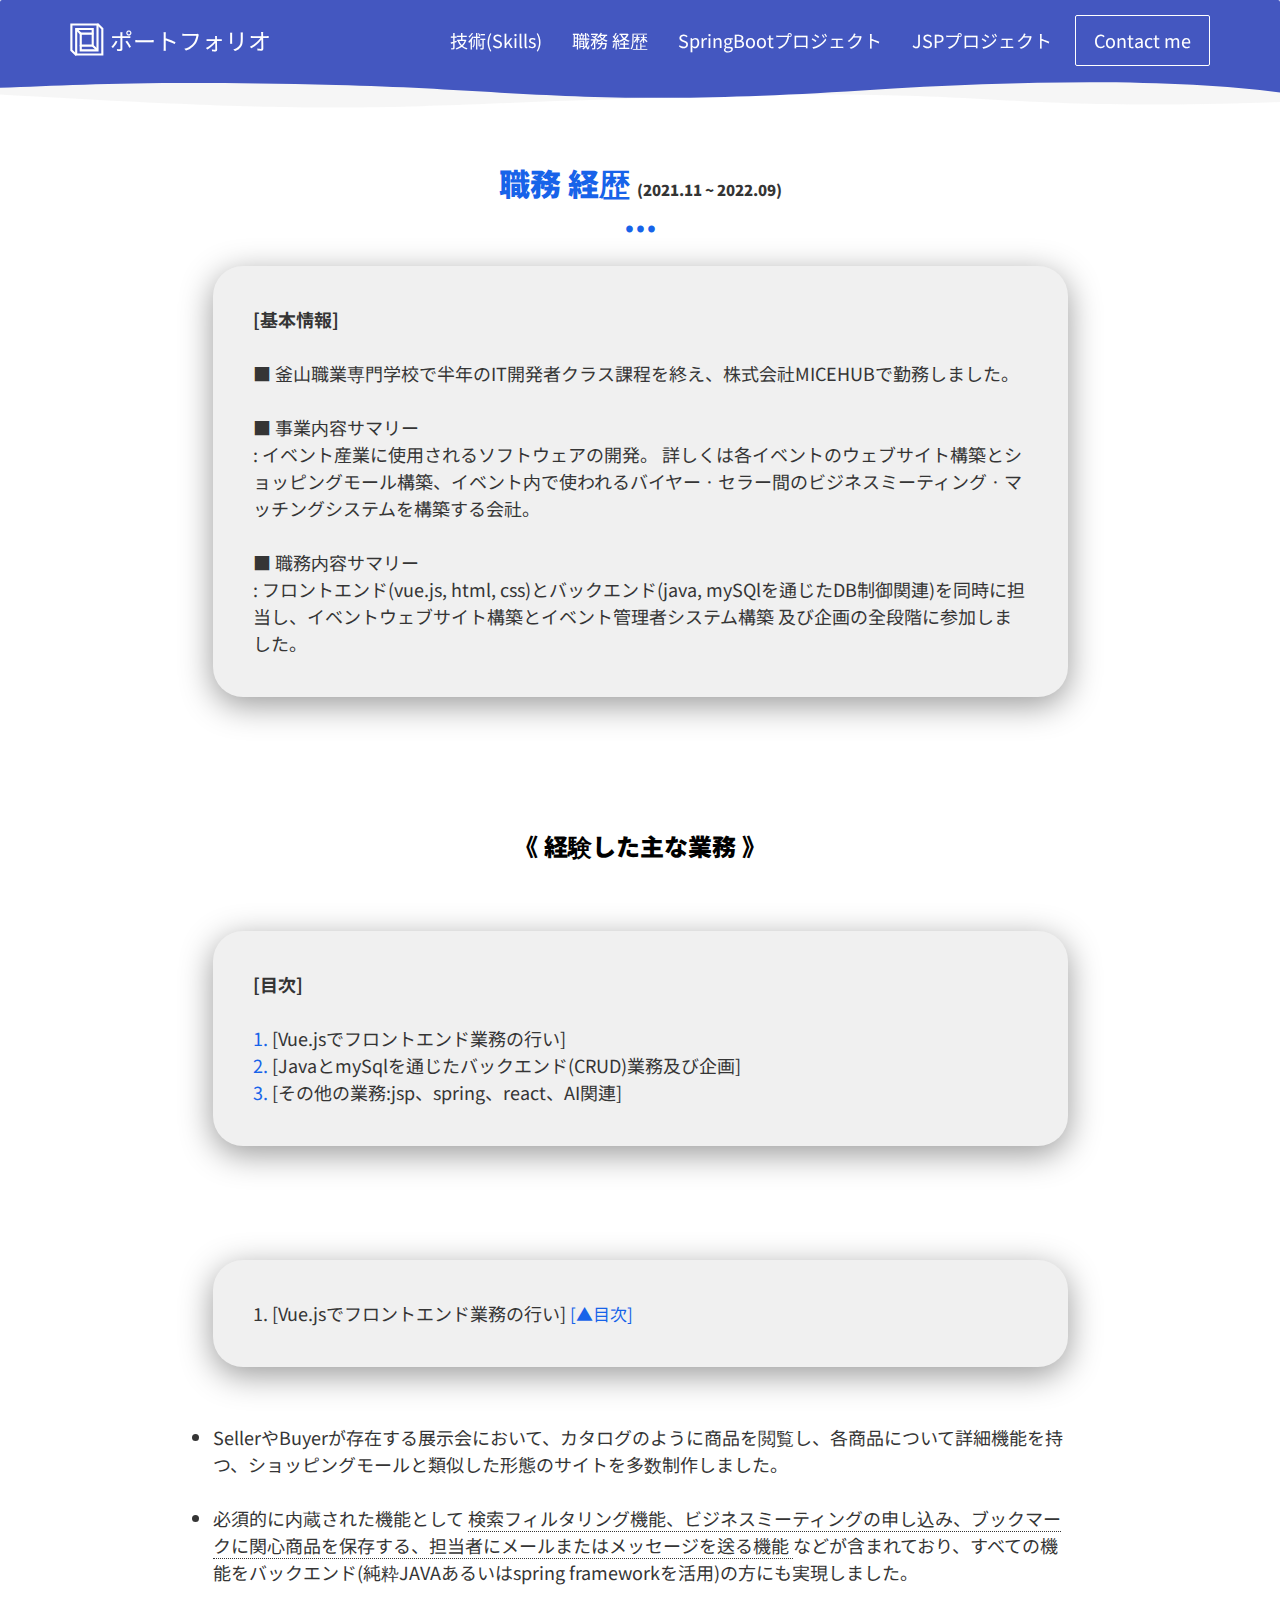
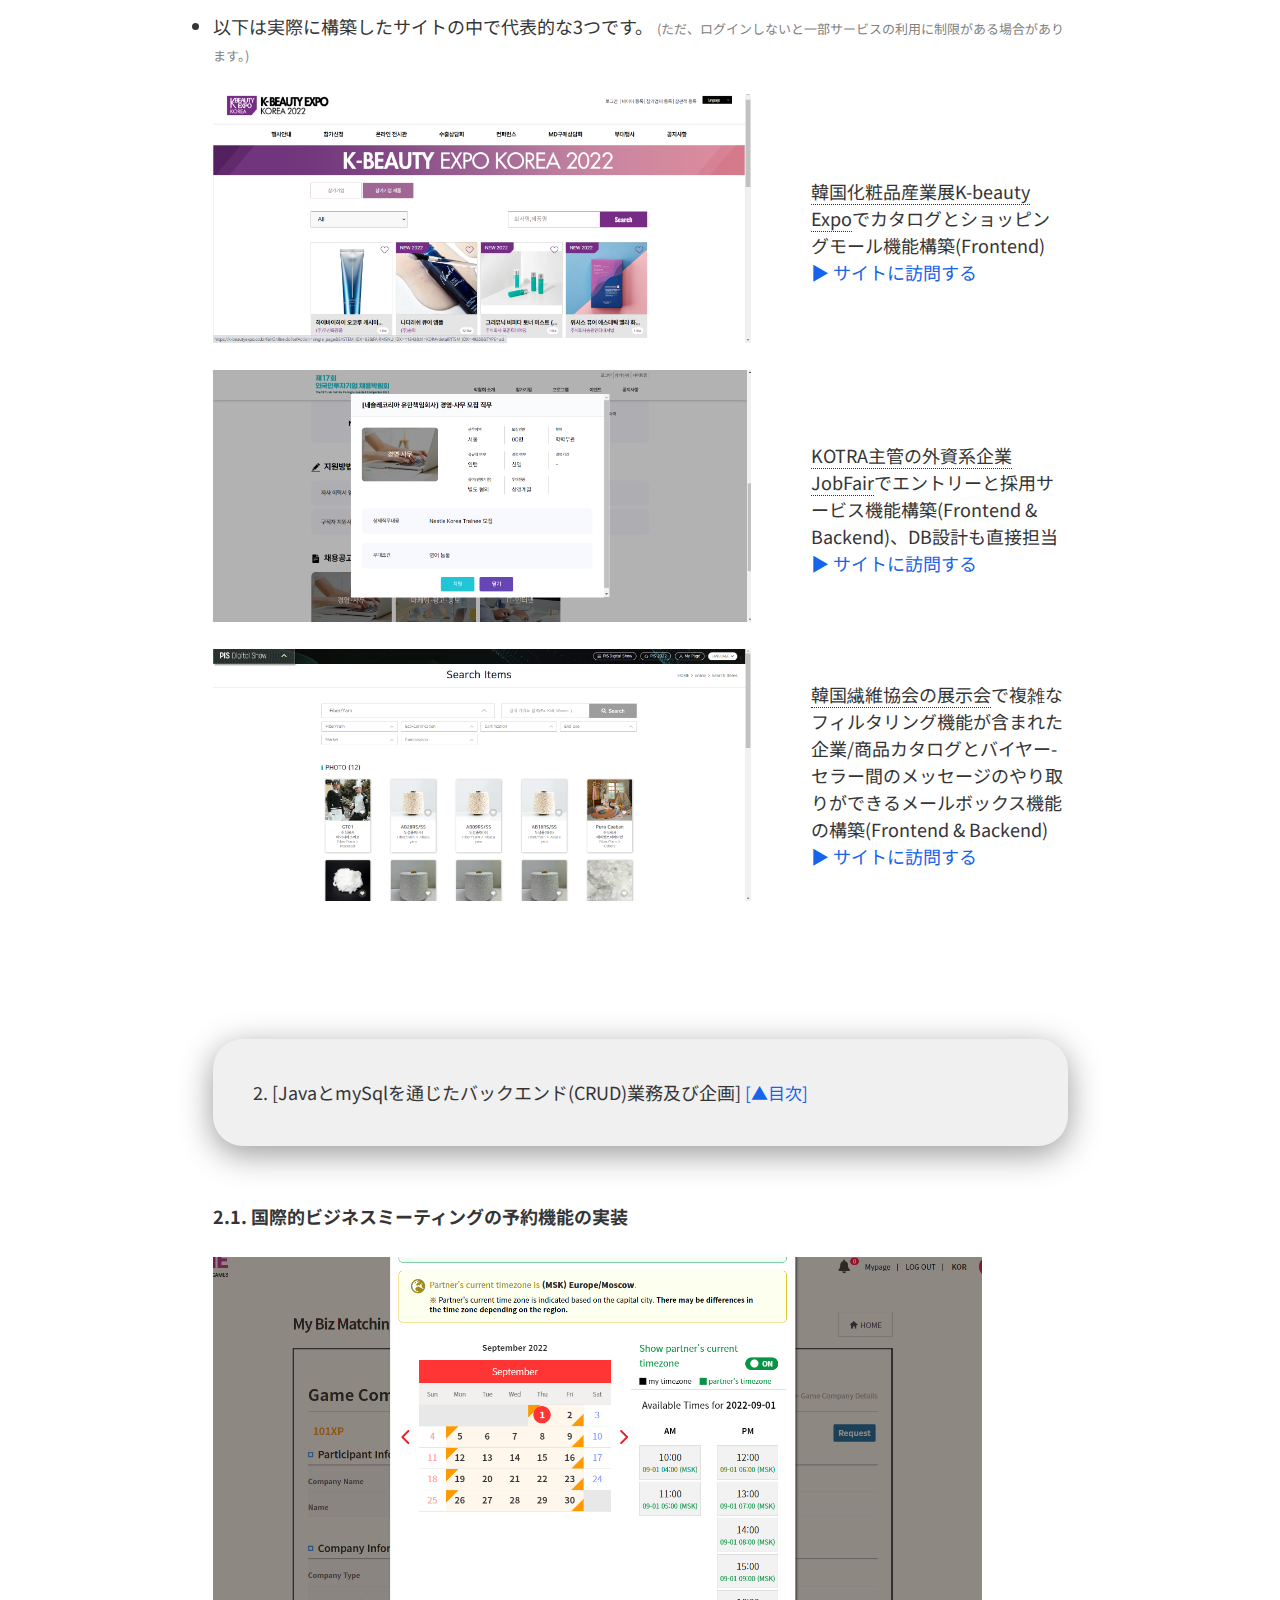
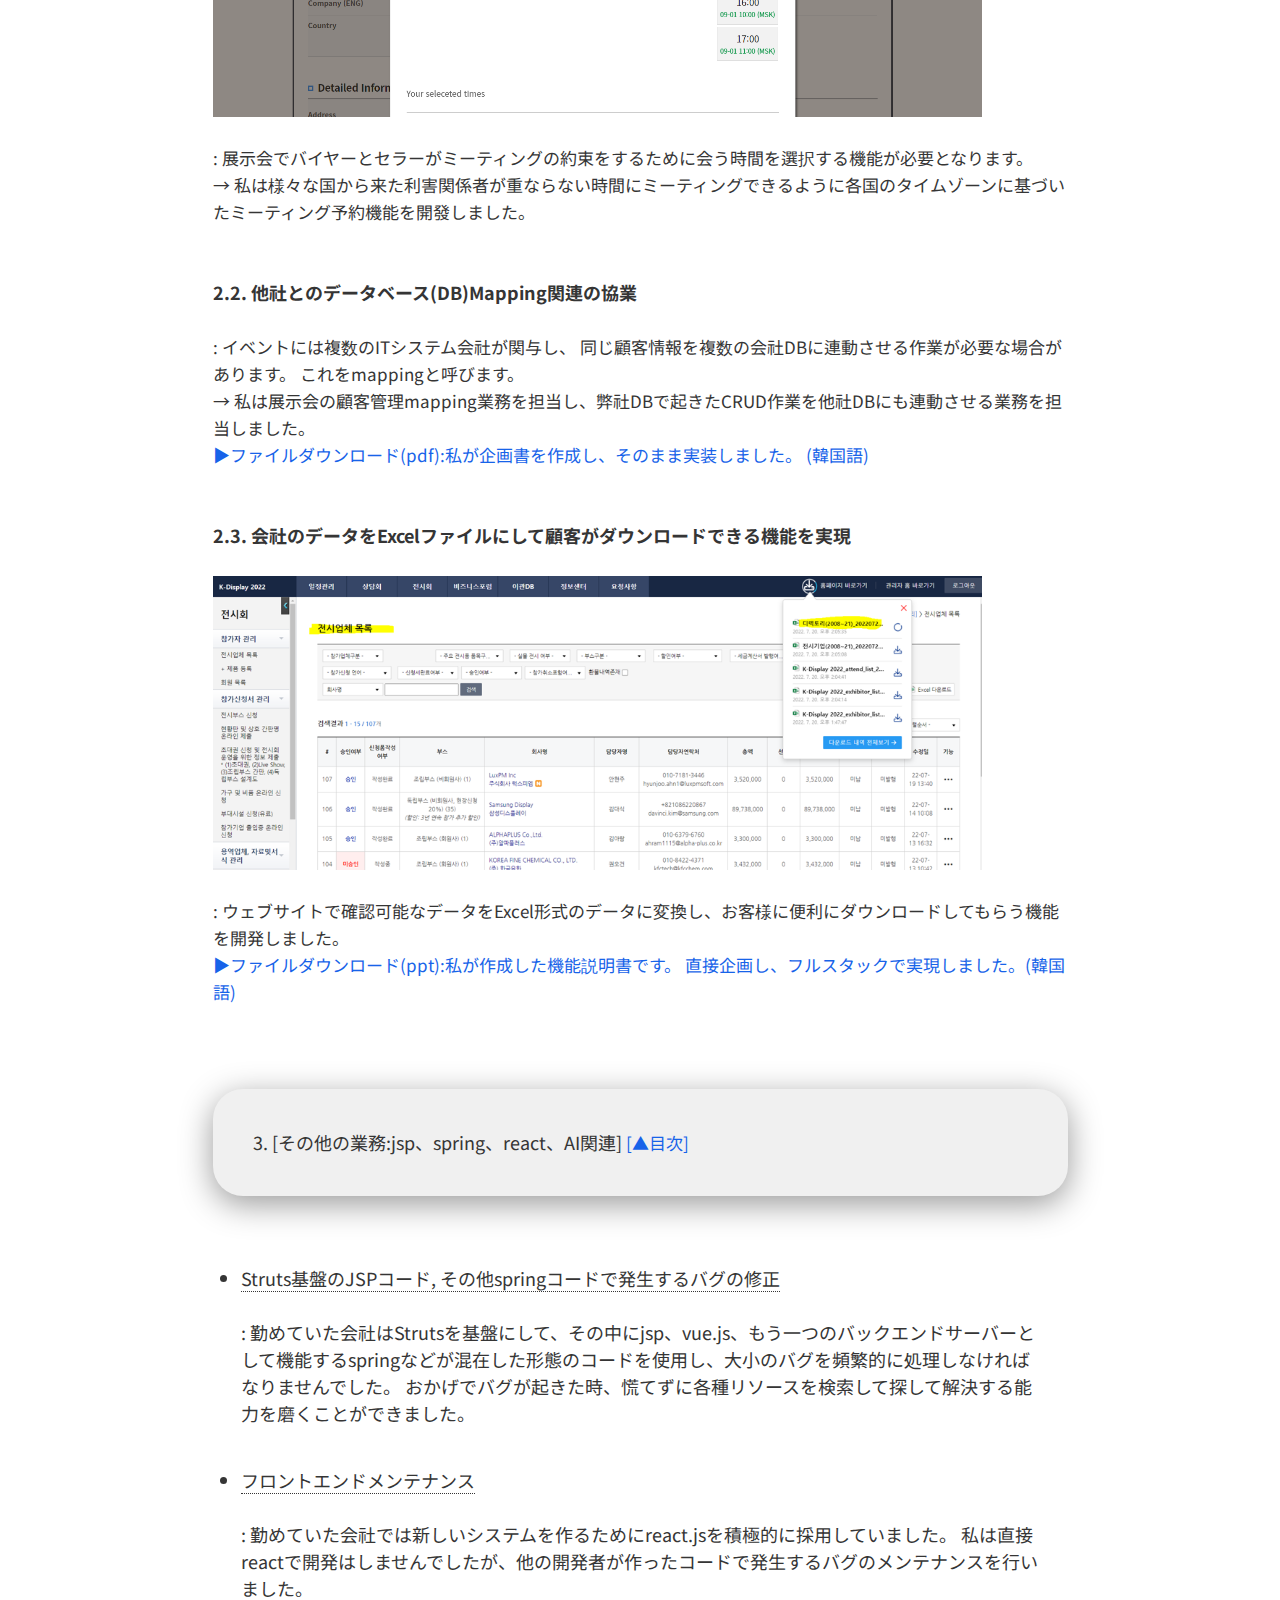
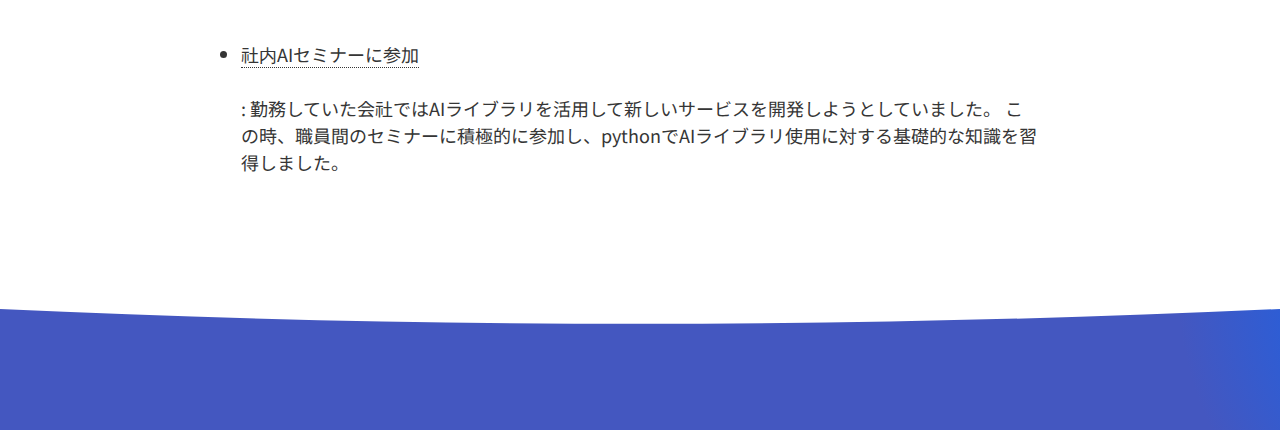
==== commit e8119701: "Update career.html" ====
--- a/career.html
+++ b/career.html
@@ -200,7 +200,7 @@
 <tr> 
   <td style="width: 70%;">
 
-    <img class="g"  src="./assets/010.png" ><br><br>
+    <img class="g"  src="./assets/010.PNG" ><br><br>
   </td>
  <td><span style=" border-bottom: 1px dotted #353535;">KOTRA主管の外資系企業JobFair</span>でエントリーと採用サービス機能構築(Frontend & Backend)、DB設計も直接担当
 <br>  <a href="https://jobfairfic.kotra.biz/fairContents.do?FAIRMENU_IDX=13849&hl=KOR" target="_blank">▶ サイトに訪問する</a>
@@ -209,7 +209,7 @@
 <tr> 
   <td style="width: 70%;">
 
-    <img class="g"  src="./assets/011.png" >
+    <img class="g"  src="./assets/011.PNG" >
   </td>
  <td><span style=" border-bottom: 1px dotted #353535;">韓国繊維協会の展示会</span>で複雑なフィルタリング機能が含まれた企業/商品カタログとバイヤー-セラー間のメッセージのやり取りができるメールボックス機能の構築(Frontend & Backend)
   <br>  <a href="https://www.previewinseoul.com/fairOnline.do?selAction=single_page&SYSTEM_IDX=7#/" target="_blank">▶ サイトに訪問する</a>
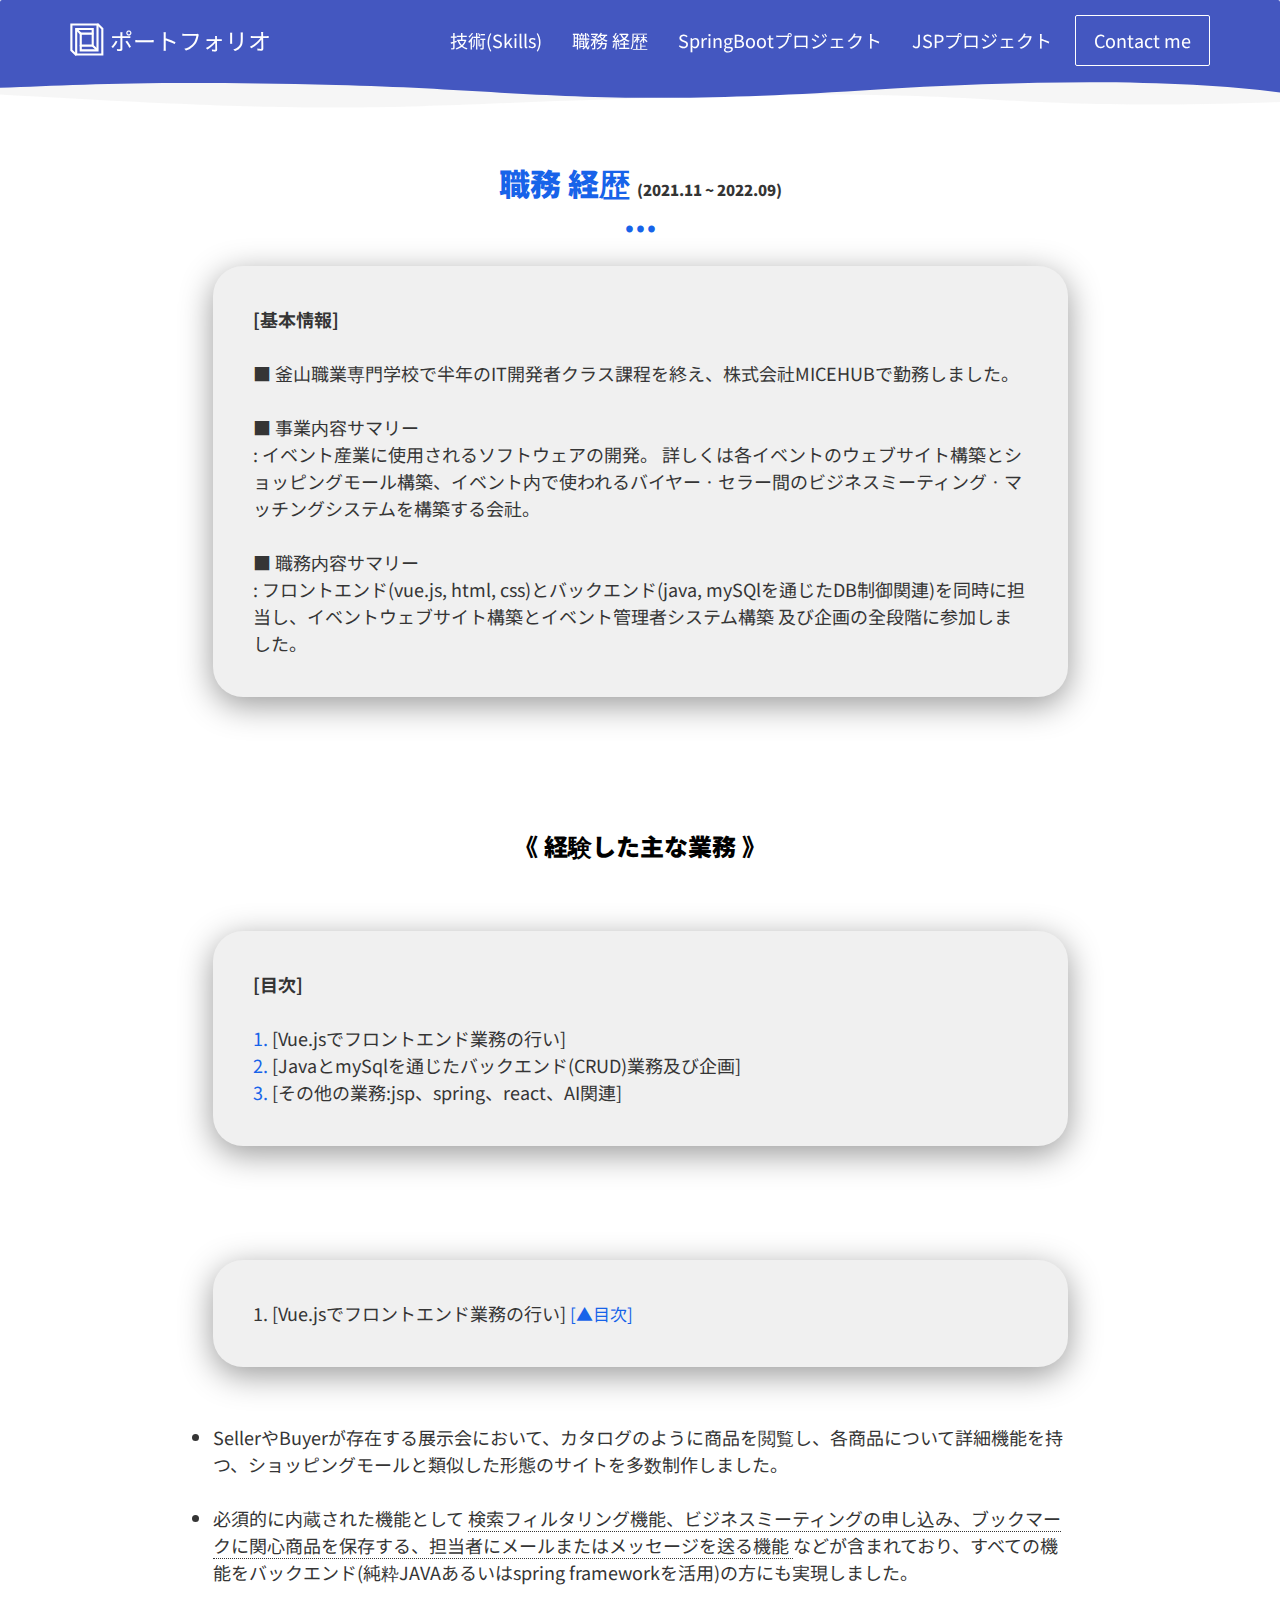
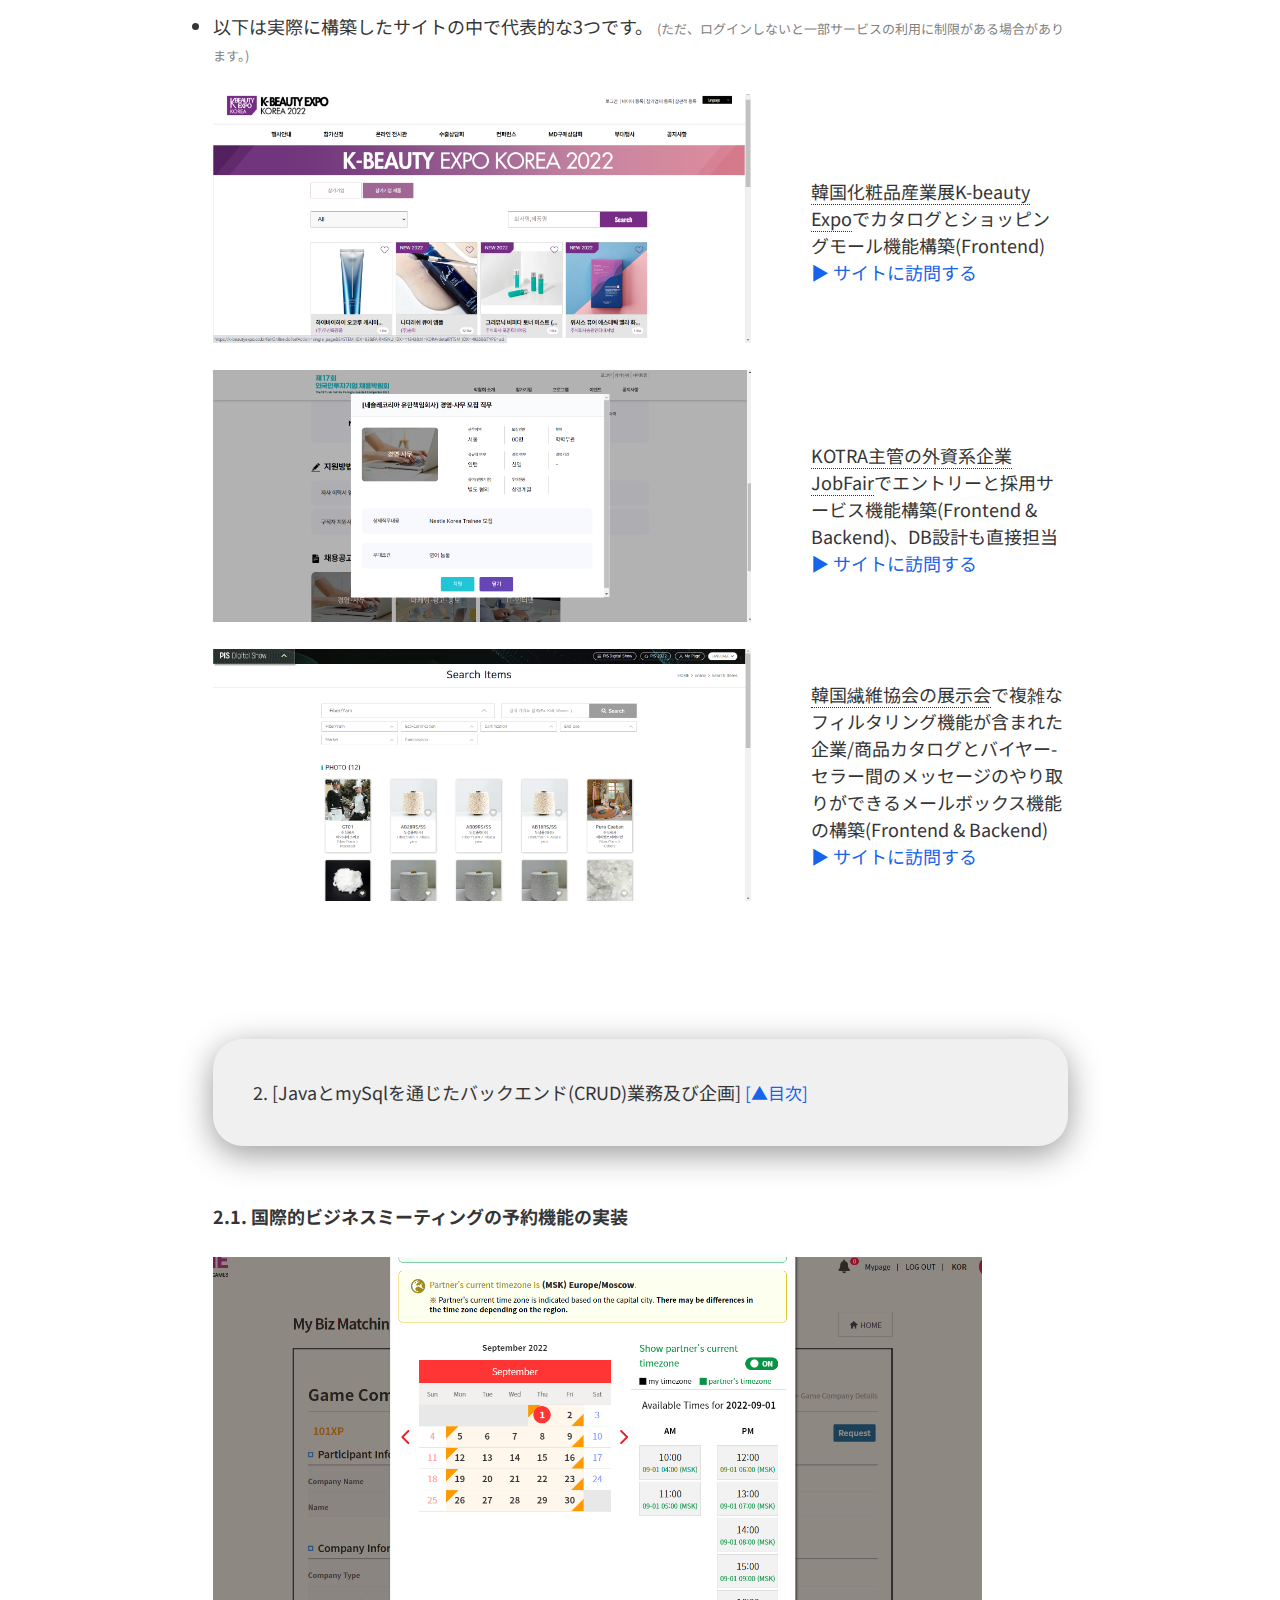
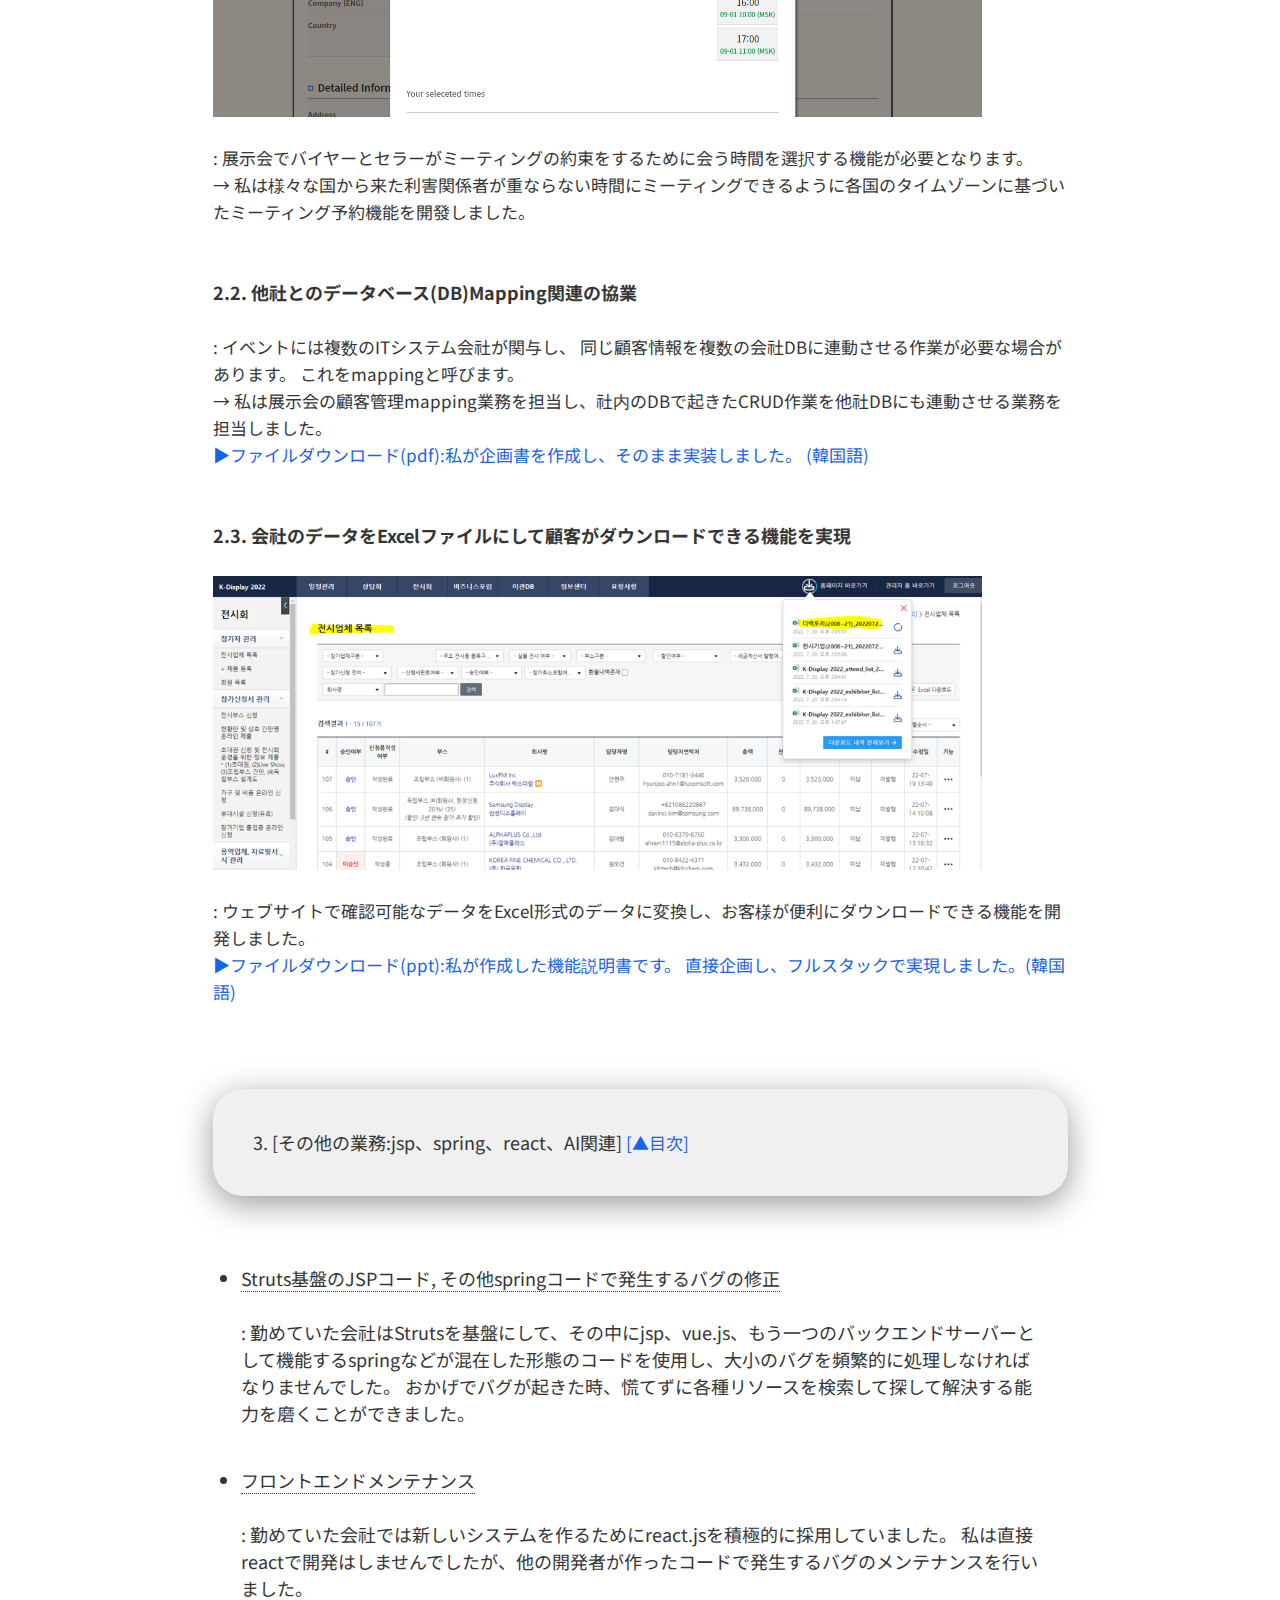
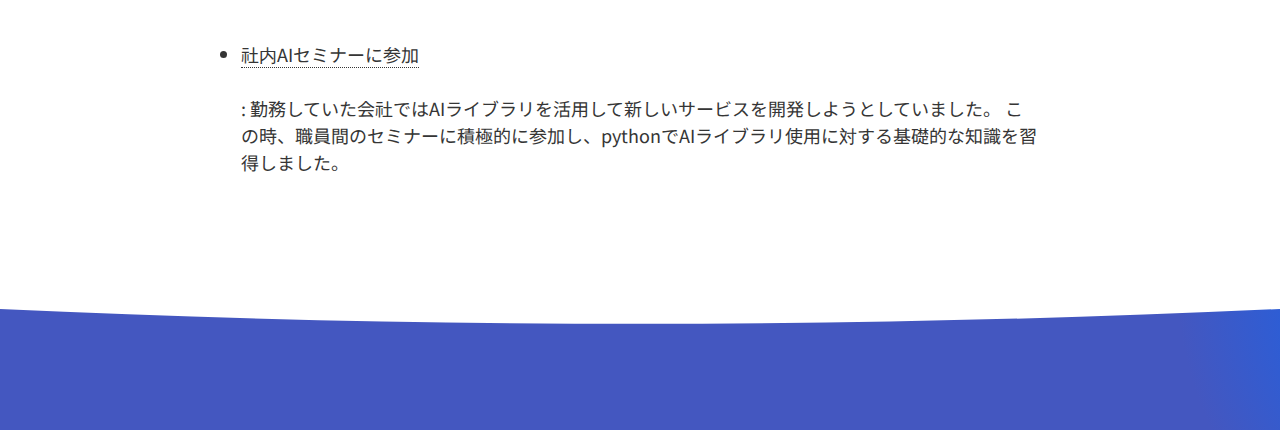
==== commit 8ee98b79: "Update career.html" ====
--- a/career.html
+++ b/career.html
@@ -244,7 +244,7 @@
 <b>2.2. 他社とのデータベース(DB)Mapping関連の協業</b><br><br>
 <span style="font-size: 17px;">: イベントには複数のITシステム会社が関与し、 
   同じ顧客情報を複数の会社DBに連動させる作業が必要な場合があります。 これをmappingと呼びます。<br>
-  → 私は展示会の顧客管理mapping業務を担当し、弊社DBで起きたCRUD作業を他社DBにも連動させる業務を担当しました。
+  → 私は展示会の顧客管理mapping業務を担当し、社内のDBで起きたCRUD作業を他社DBにも連動させる業務を担当しました。
  <br>
   <a href="./assets/CRM Mapping Suggetion and Developing Plan.pdf" target="_blank">▶ファイルダウンロード(pdf):私が企画書を作成し、そのまま実装しました。 (韓国語)</a>
 </span>
@@ -253,7 +253,7 @@
 <b>2.3. 会社のデータをExcelファイルにして顧客がダウンロードできる機能を実現</b> <br><br>
 <img  class="g" src="./assets/004.png" ><br> <br>   
 
-<span style="font-size: 17px;">: ウェブサイトで確認可能なデータをExcel形式のデータに変換し、お客様に便利にダウンロードしてもらう機能を開発しました。
+<span style="font-size: 17px;">: ウェブサイトで確認可能なデータをExcel形式のデータに変換し、お客様が便利にダウンロードできる機能を開発しました。
 
 <br>
   <a href="./assets/DB to Excel Download Manual.pptx" target="_blank">▶ファイルダウンロード(ppt):私が作成した機能説明書です。 直接企画し、フルスタックで実現しました。(韓国語)
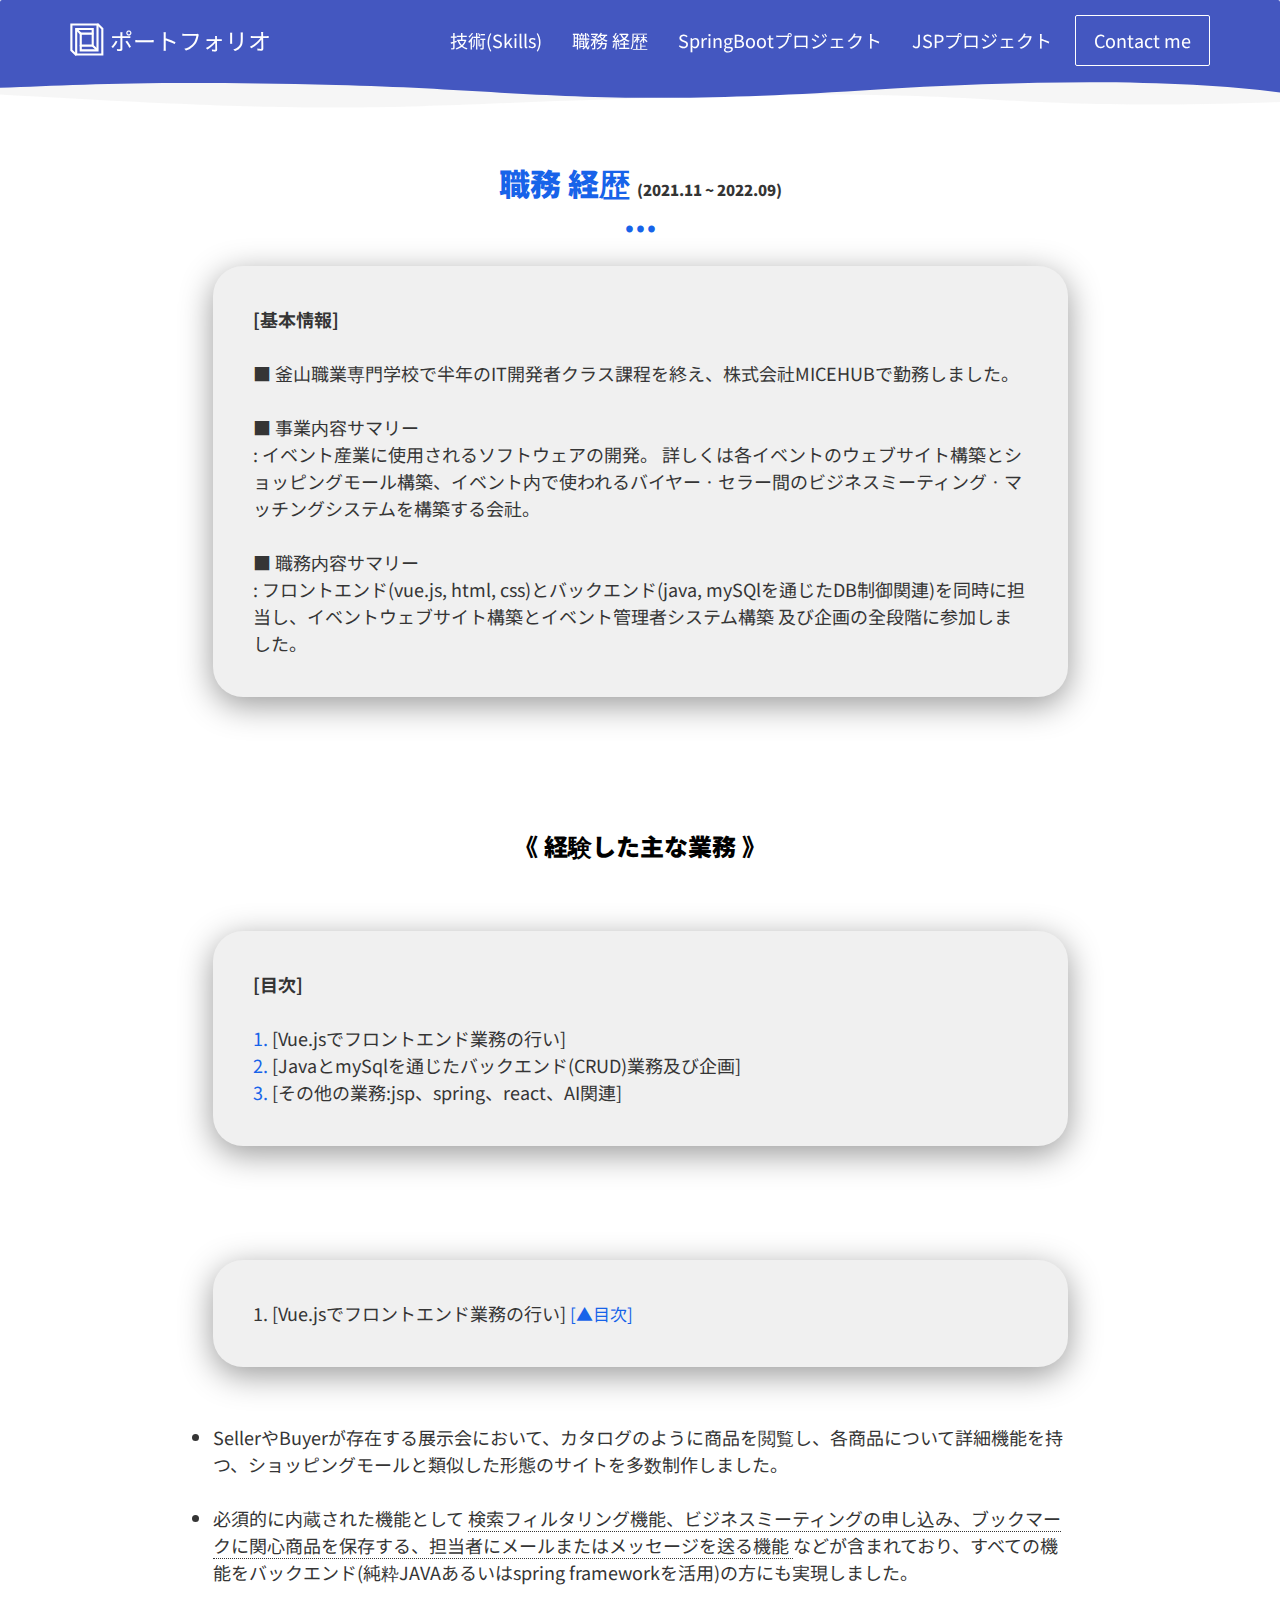
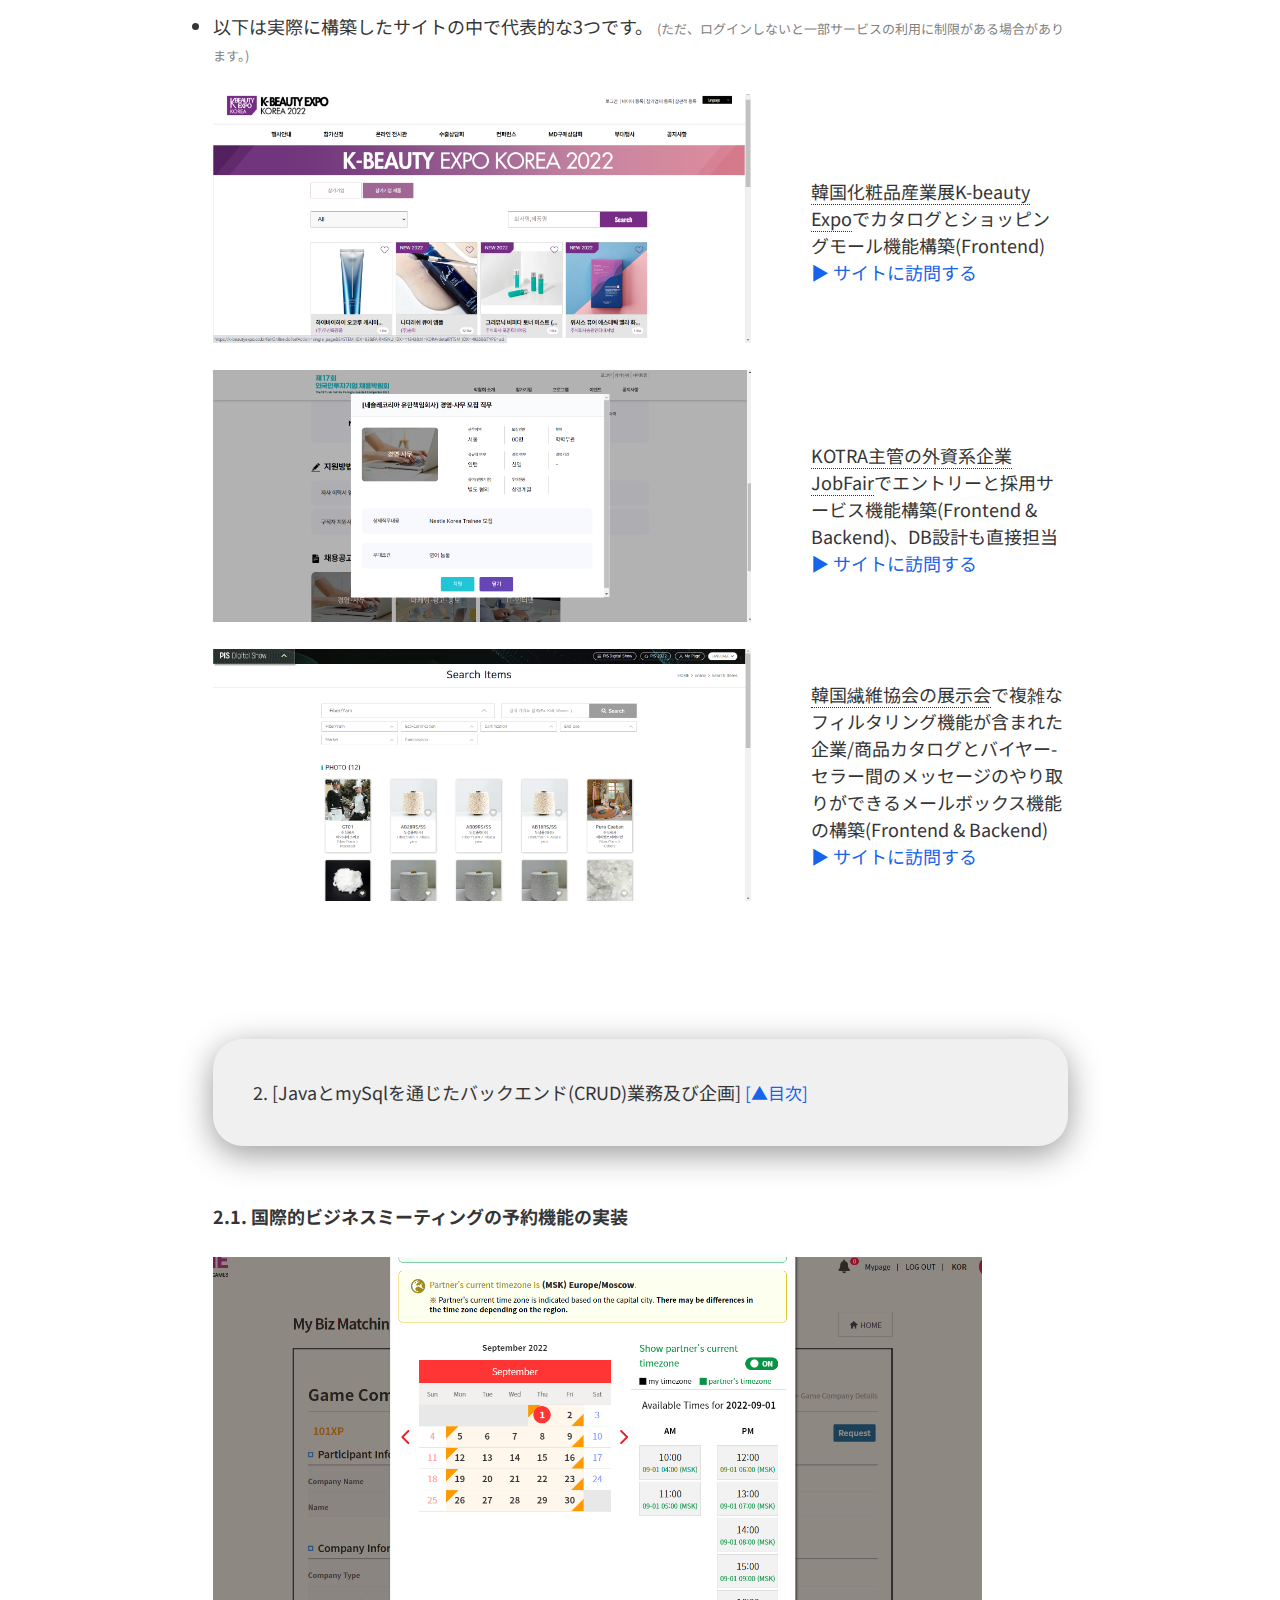
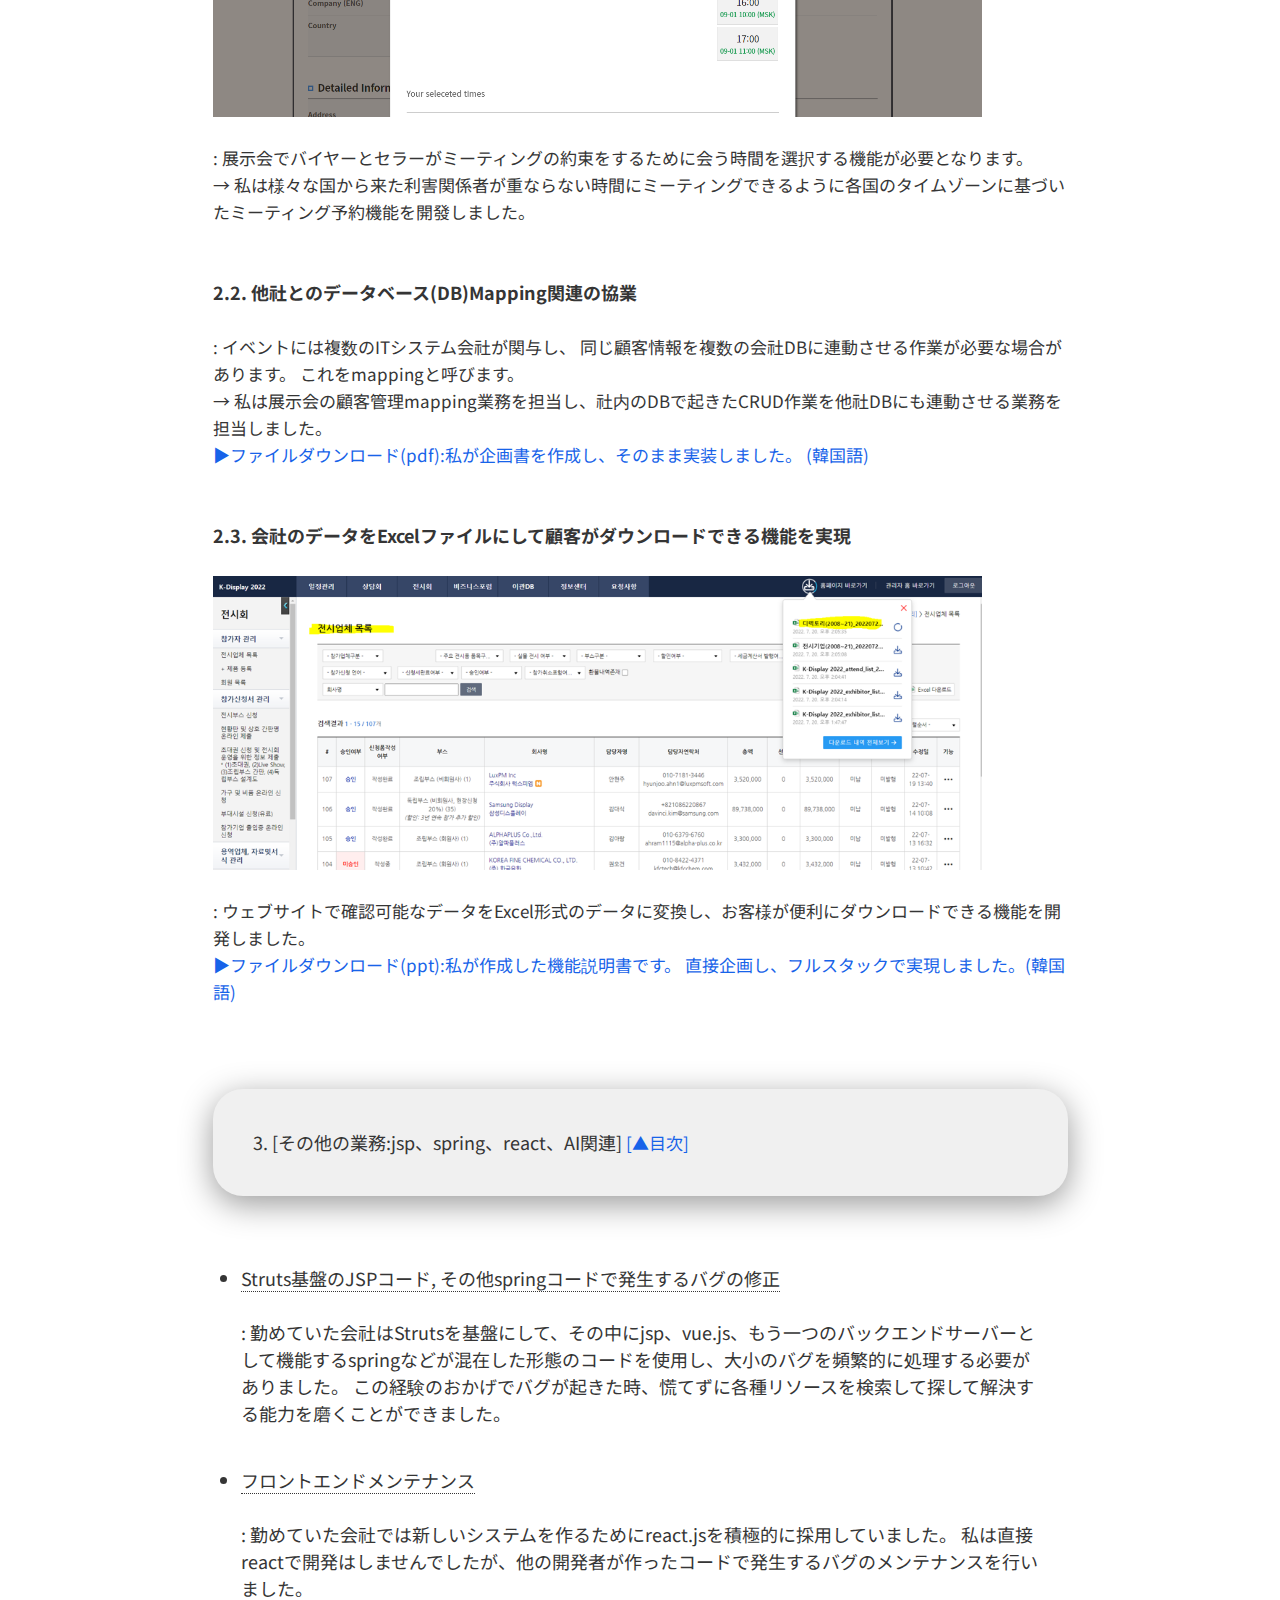
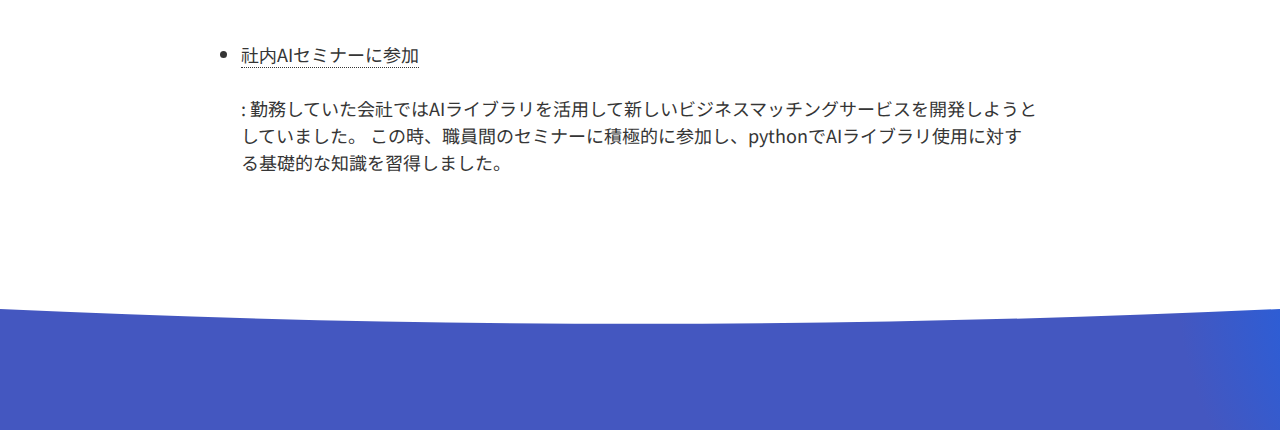
==== commit 206dbcad: "Update career.html" ====
--- a/career.html
+++ b/career.html
@@ -270,13 +270,13 @@
   <div class="ddd">
  <p> <li>  <span style=" border-bottom: 1px dotted #353535;">Struts基盤のJSPコード, その他springコードで発生するバグの修正</span></li>
 <br>
-  :  勤めていた会社はStrutsを基盤にして、その中にjsp、vue.js、もう一つのバックエンドサーバーとして機能するspringなどが混在した形態のコードを使用し、大小のバグを頻繁的に処理しなければなりませんでした。 おかげでバグが起きた時、慌てずに各種リソースを検索して探して解決する能力を磨くことができました。<br><br>  
+  :  勤めていた会社はStrutsを基盤にして、その中にjsp、vue.js、もう一つのバックエンドサーバーとして機能するspringなどが混在した形態のコードを使用し、大小のバグを頻繁的に処理する必要がありました。 この経験のおかげでバグが起きた時、慌てずに各種リソースを検索して探して解決する能力を磨くことができました。<br><br>  
  </p><p>   <li> <span style=" border-bottom: 1px dotted #353535;">フロントエンドメンテナンス</span></li>  <br>
   :  勤めていた会社では新しいシステムを作るためにreact.jsを積極的に採用していました。 私は直接reactで開発はしませんでしたが、他の開発者が作ったコードで発生するバグのメンテナンスを行いました。
   <br>  <br>
 
 </p><p><li> <span style=" border-bottom: 1px dotted #353535;">社内AIセミナーに参加</span></li> <br>
-:  勤務していた会社ではAIライブラリを活用して新しいサービスを開発しようとしていました。 この時、職員間のセミナーに積極的に参加し、pythonでAIライブラリ使用に対する基礎的な知識を習得しました。
+:  勤務していた会社ではAIライブラリを活用して新しいビジネスマッチングサービスを開発しようとしていました。 この時、職員間のセミナーに積極的に参加し、pythonでAIライブラリ使用に対する基礎的な知識を習得しました。
 
 </p>
 </div></div>
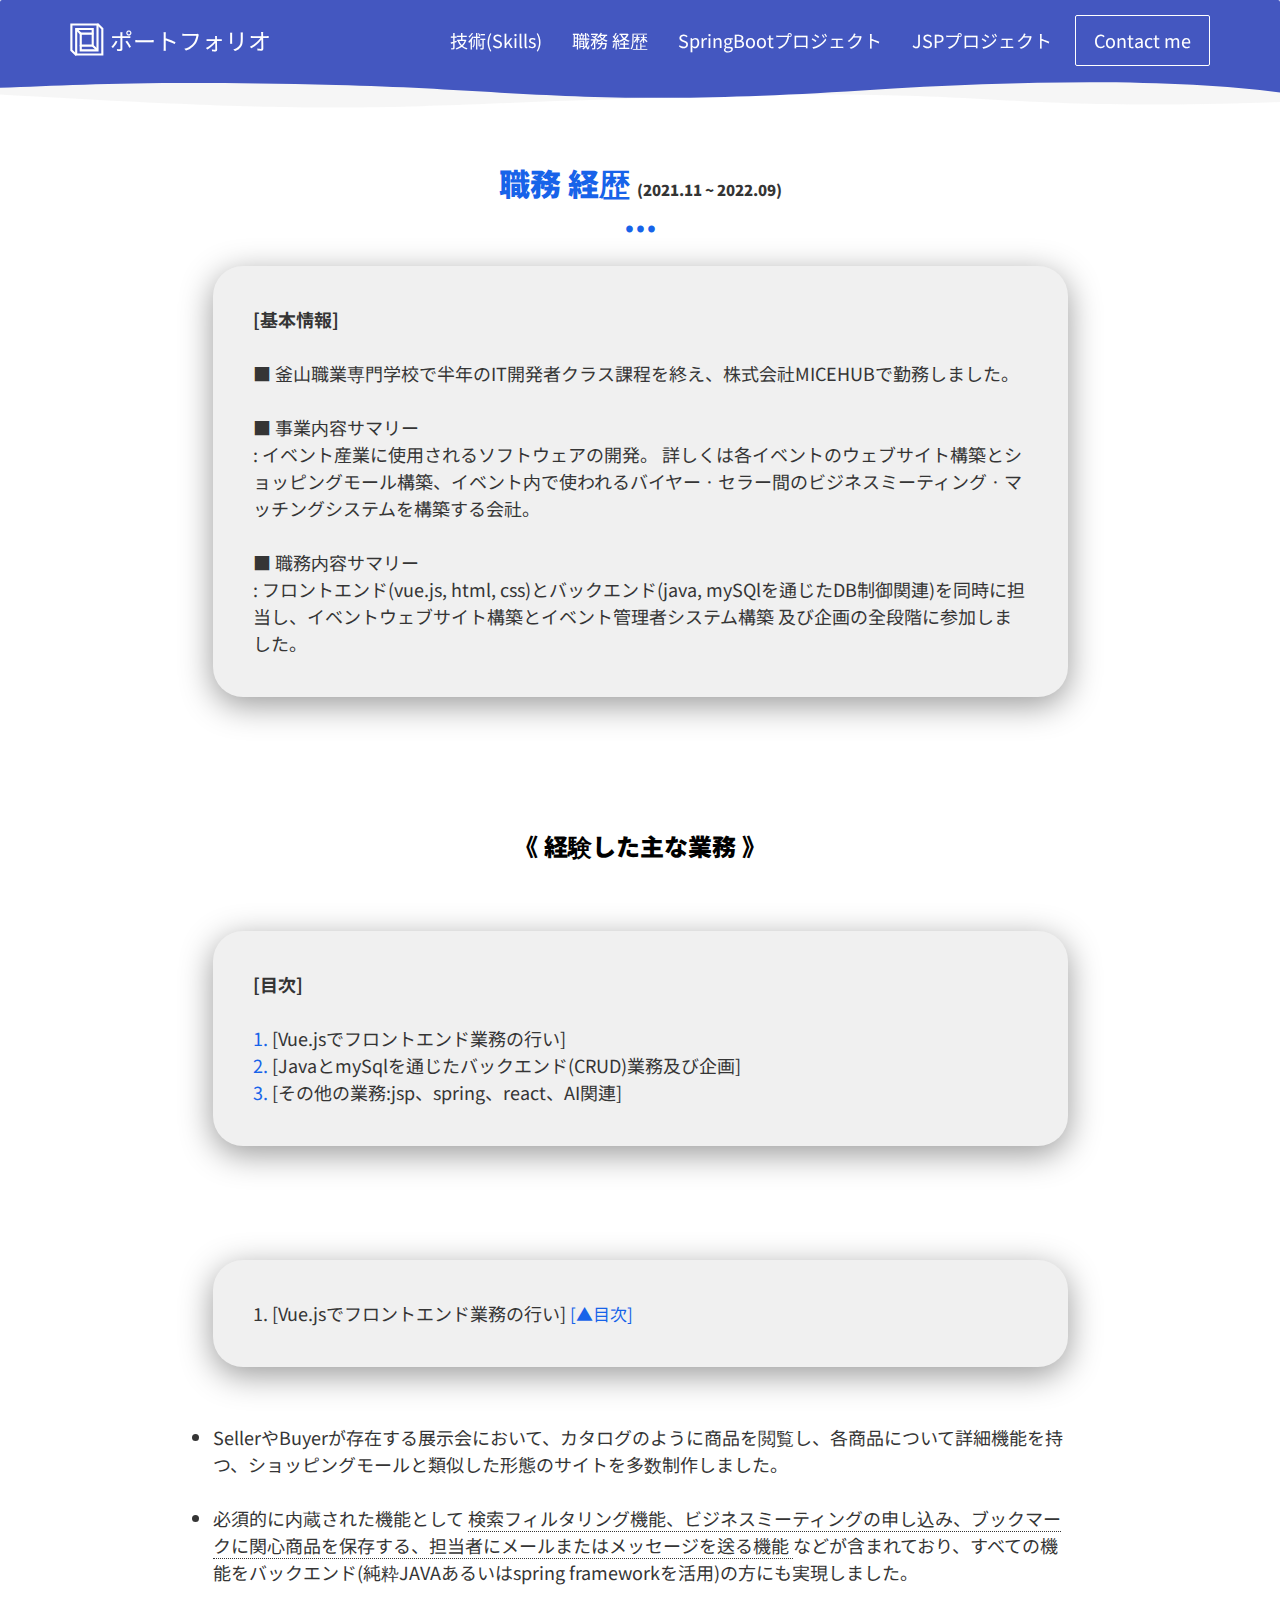
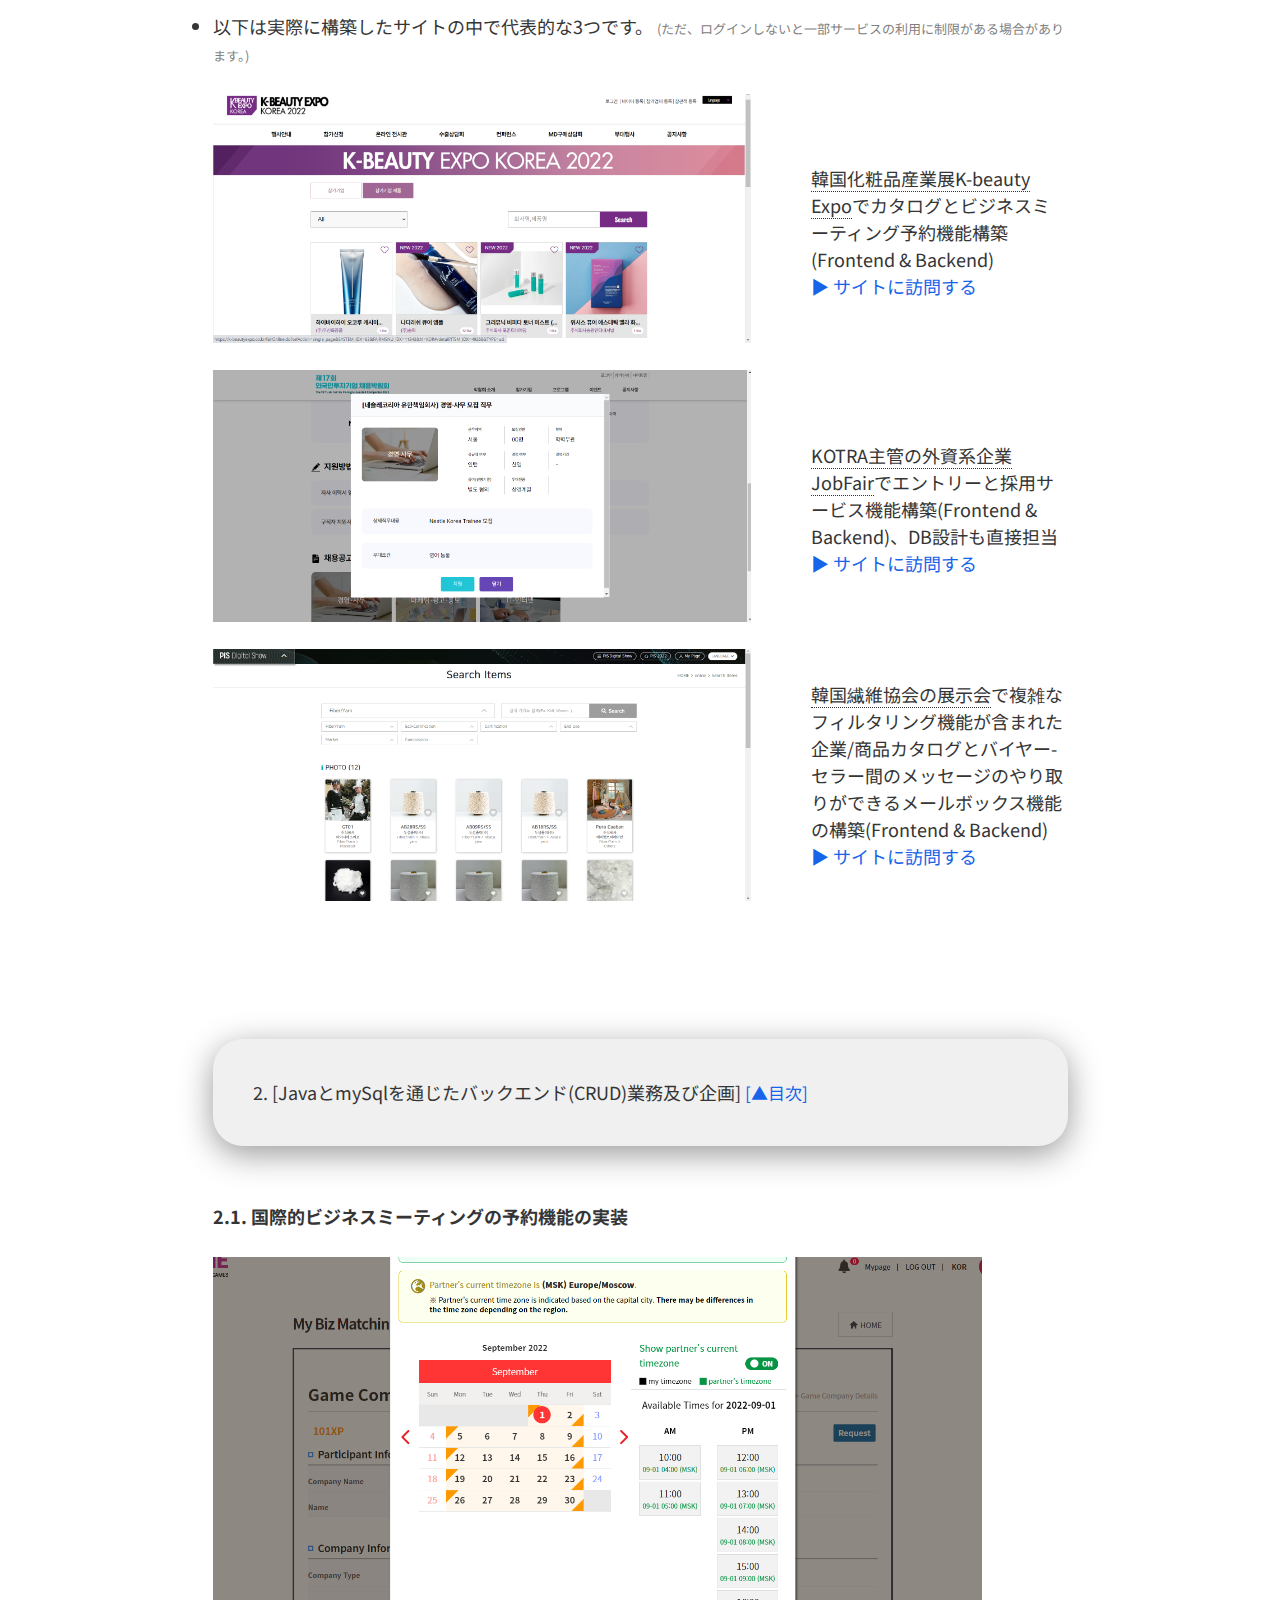
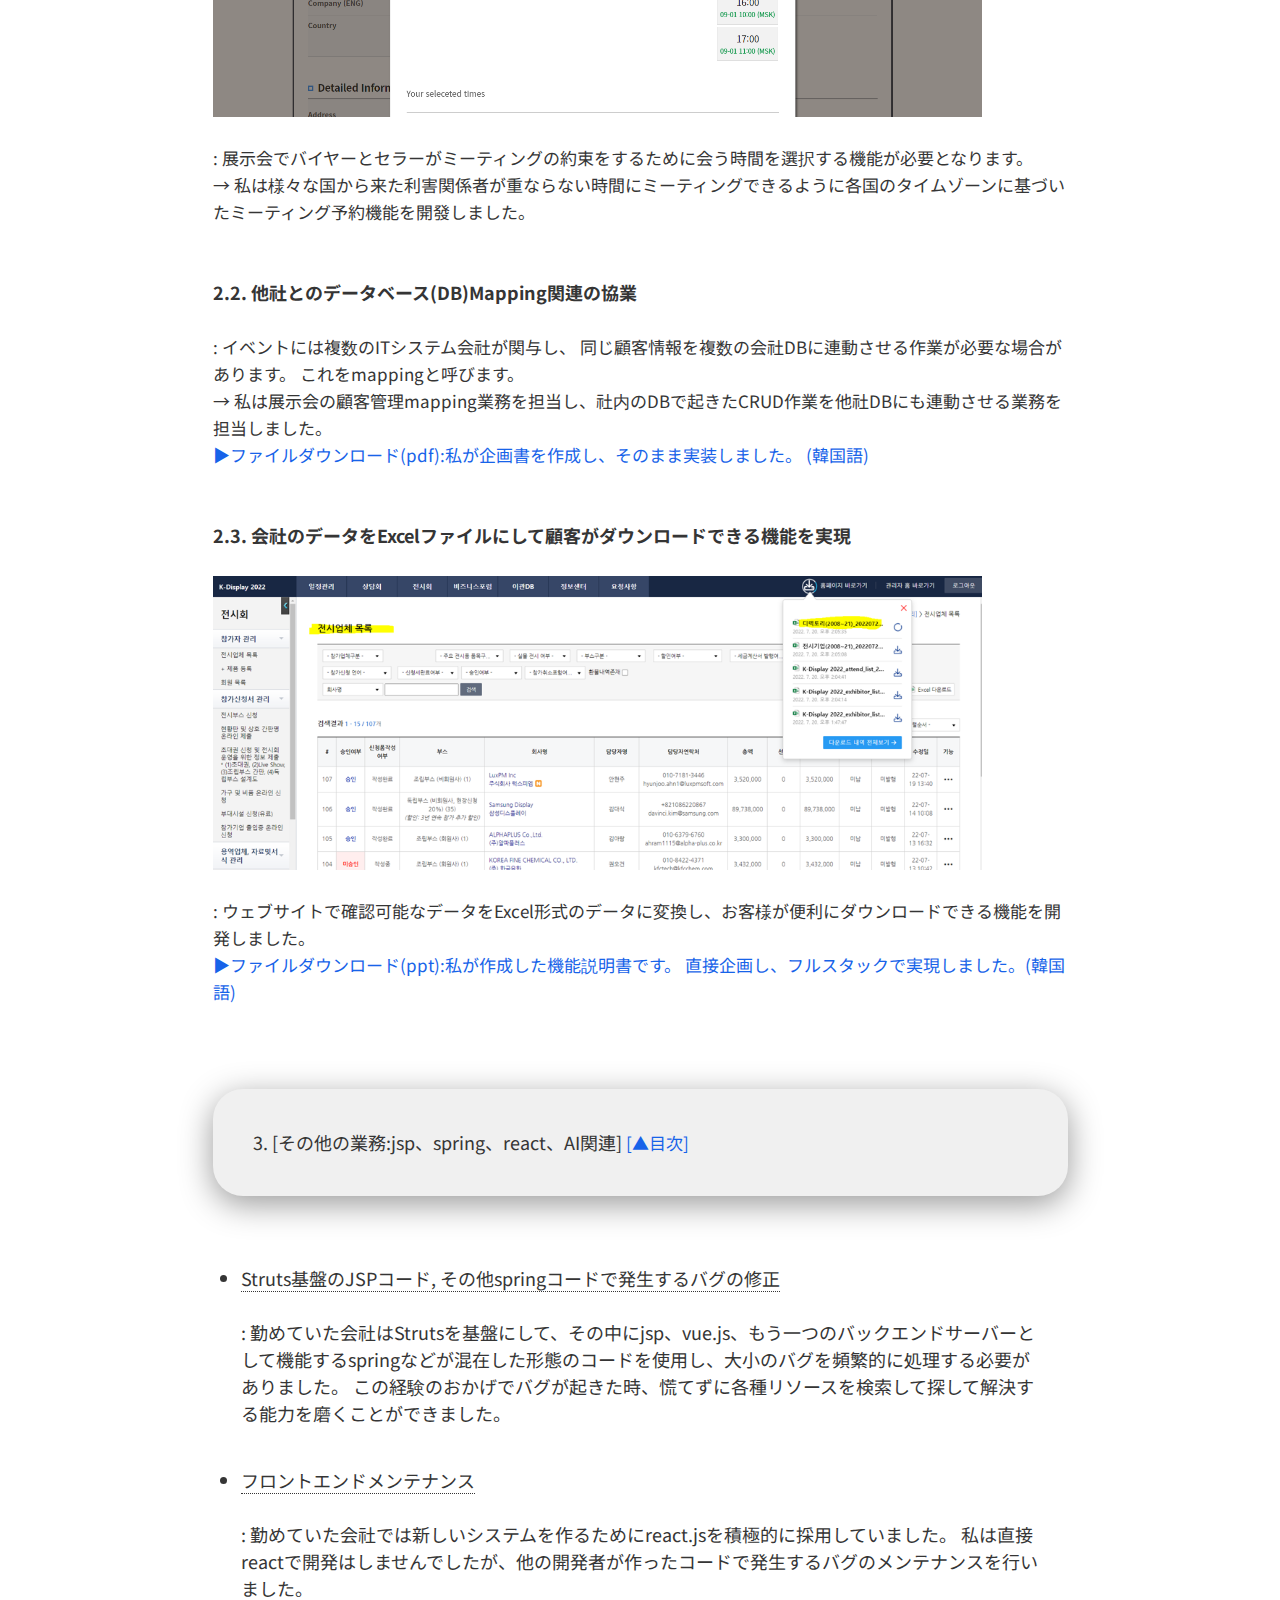
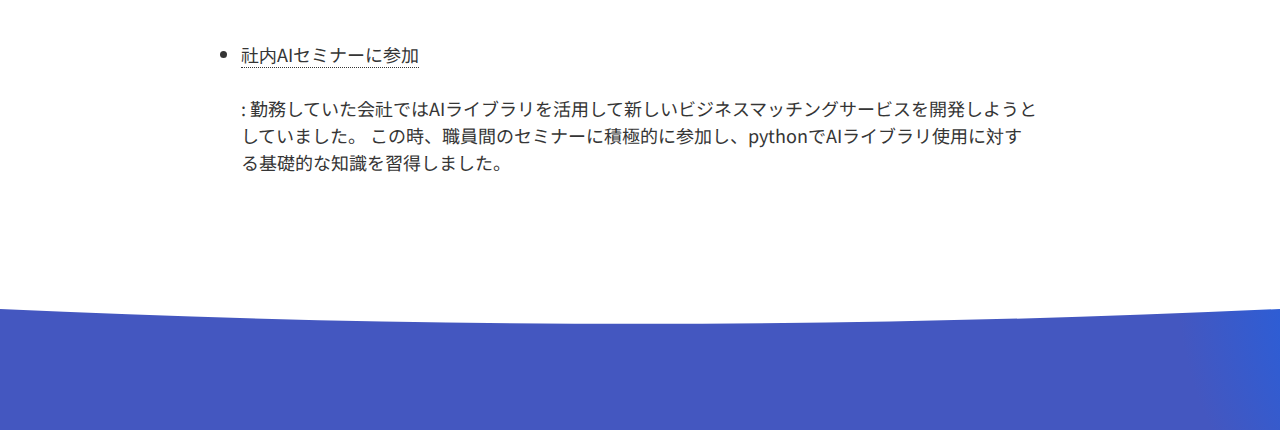
==== commit 1a7fdbf1: "Update career.html" ====
--- a/career.html
+++ b/career.html
@@ -192,7 +192,7 @@
 
     <img class="g"  src="./assets/002.png" ><br><br>
   </td>
- <td><span style=" border-bottom: 1px dotted #353535;">韓国化粧品産業展K-beauty Expo</span>でカタログとショッピングモール機能構築(Frontend)
+ <td><span style=" border-bottom: 1px dotted #353535;">韓国化粧品産業展K-beauty Expo</span>でカタログとビジネスミーティング予約機能構築(Frontend & Backend)
   <br>  <a href="https://www.k-beautyexpo.co.kr/fairOnline.do?selAction=single_page&SYSTEM_IDX=83&FAIRMENU_IDX=11843&hl=KOR#/?TYPE=uci" target="_blank">▶ サイトに訪問する</a>
 </td>
     
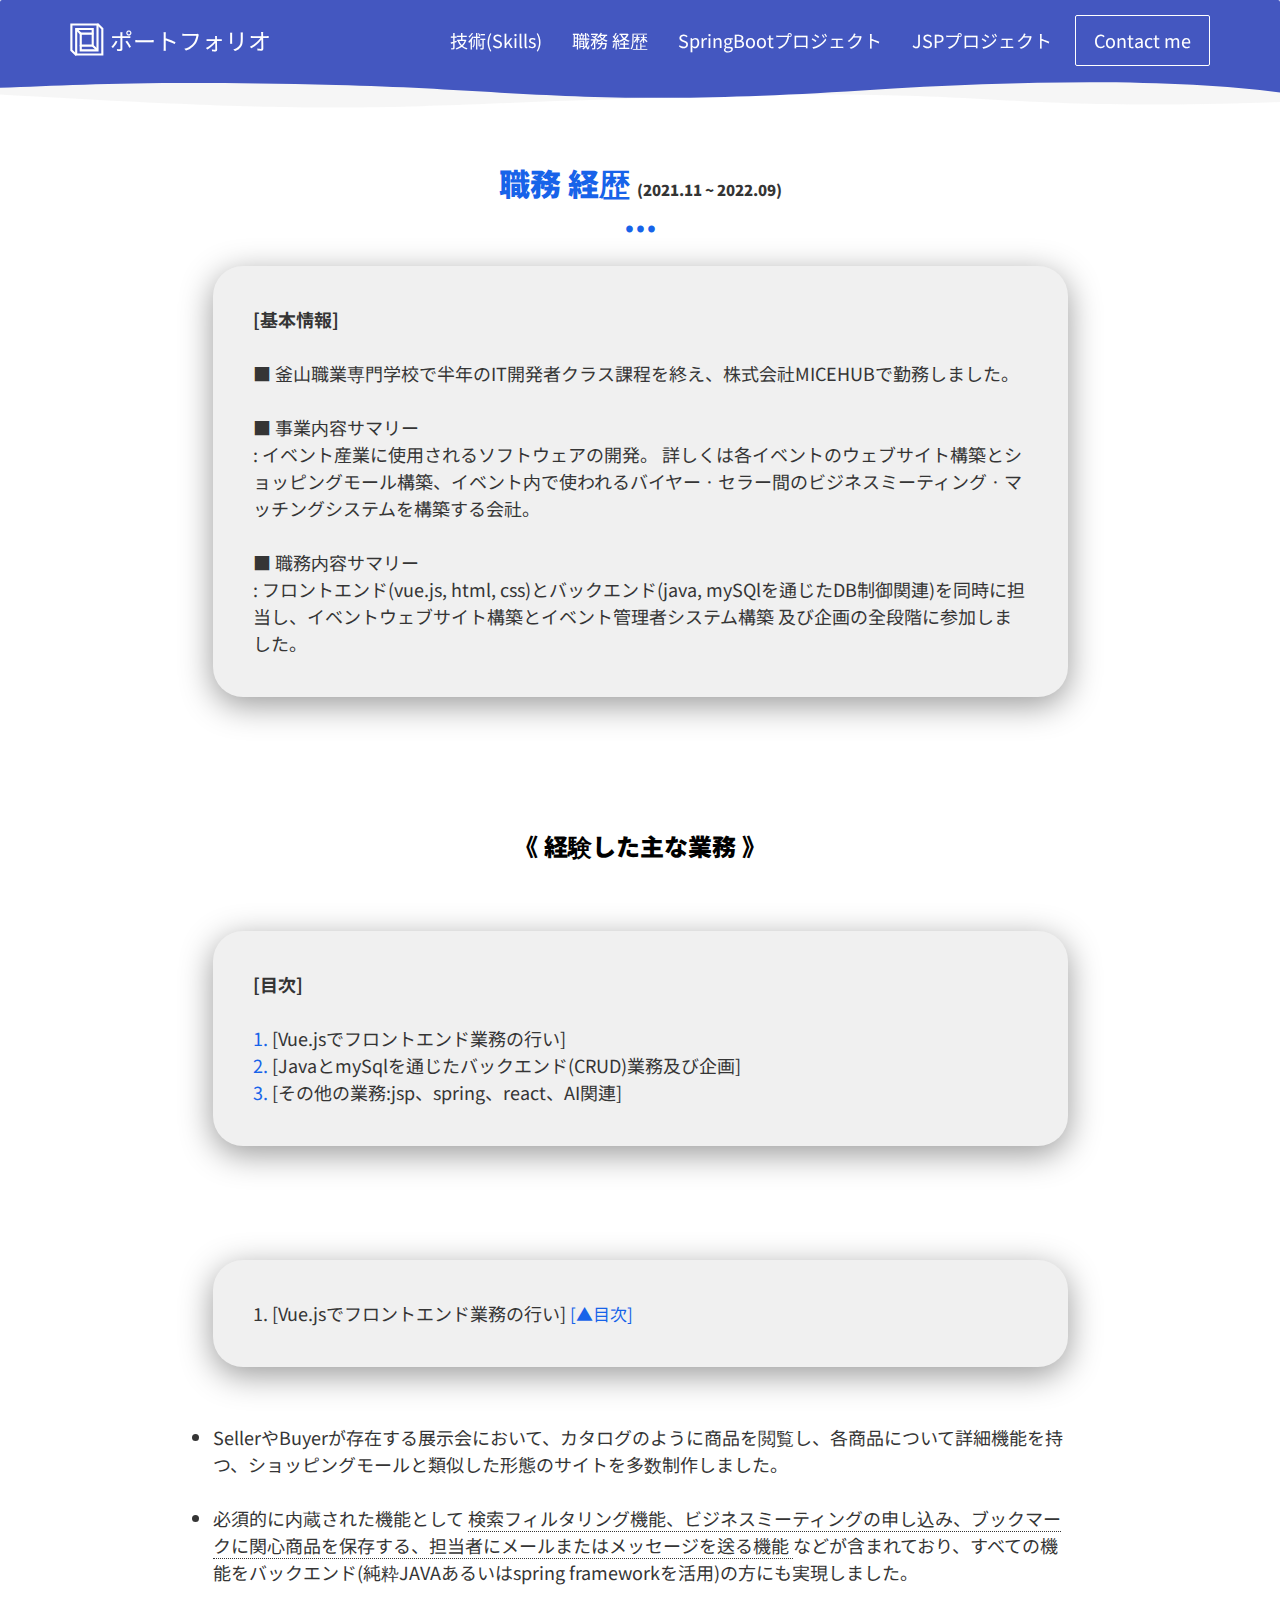
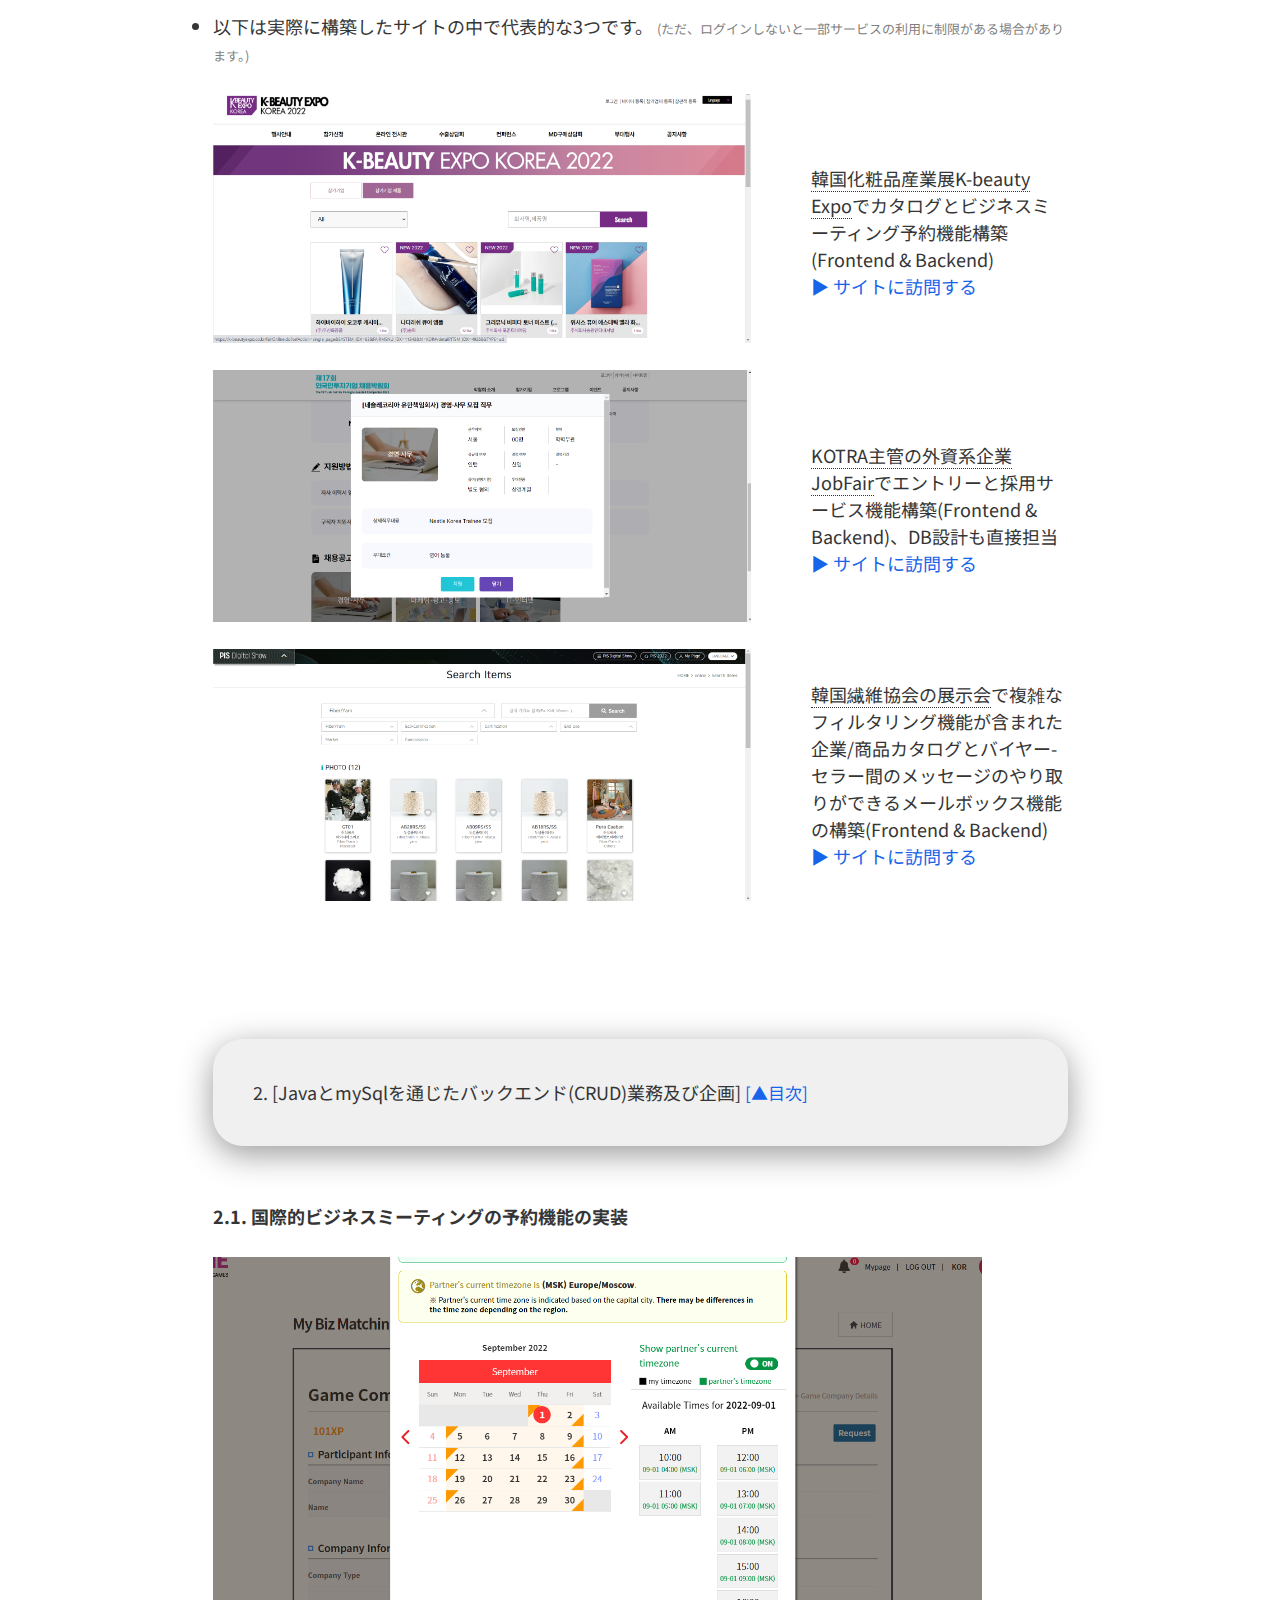
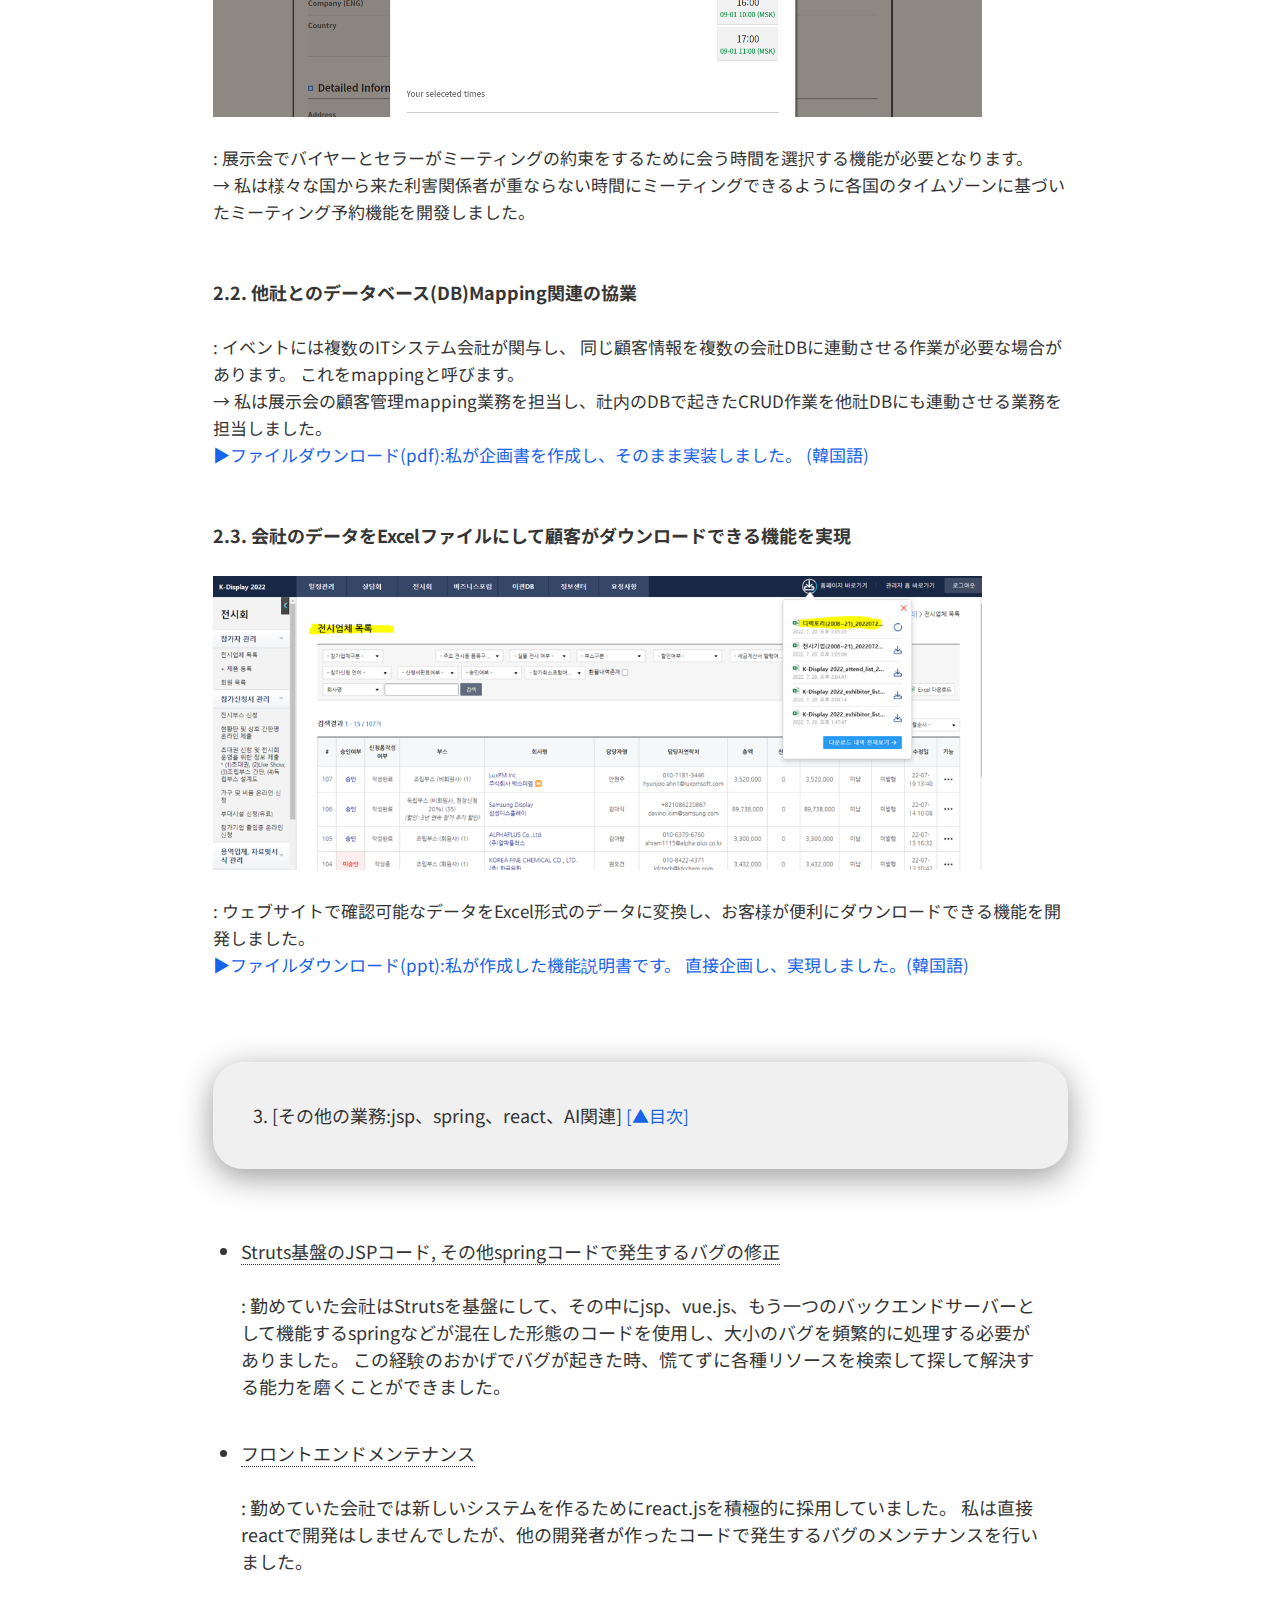
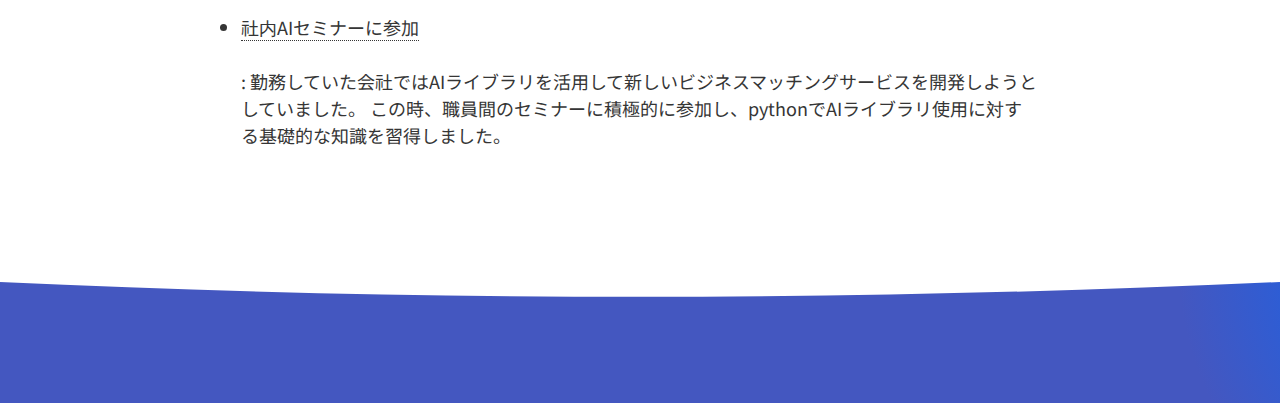
==== commit b0ea1a15: "Update career.html" ====
--- a/career.html
+++ b/career.html
@@ -256,7 +256,7 @@
 <span style="font-size: 17px;">: ウェブサイトで確認可能なデータをExcel形式のデータに変換し、お客様が便利にダウンロードできる機能を開発しました。
 
 <br>
-  <a href="./assets/DB to Excel Download Manual.pptx" target="_blank">▶ファイルダウンロード(ppt):私が作成した機能説明書です。 直接企画し、フルスタックで実現しました。(韓国語)
+  <a href="./assets/DB to Excel Download Manual.pptx" target="_blank">▶ファイルダウンロード(ppt):私が作成した機能説明書です。 直接企画し、実現しました。(韓国語)
   </a></span>
 
 
